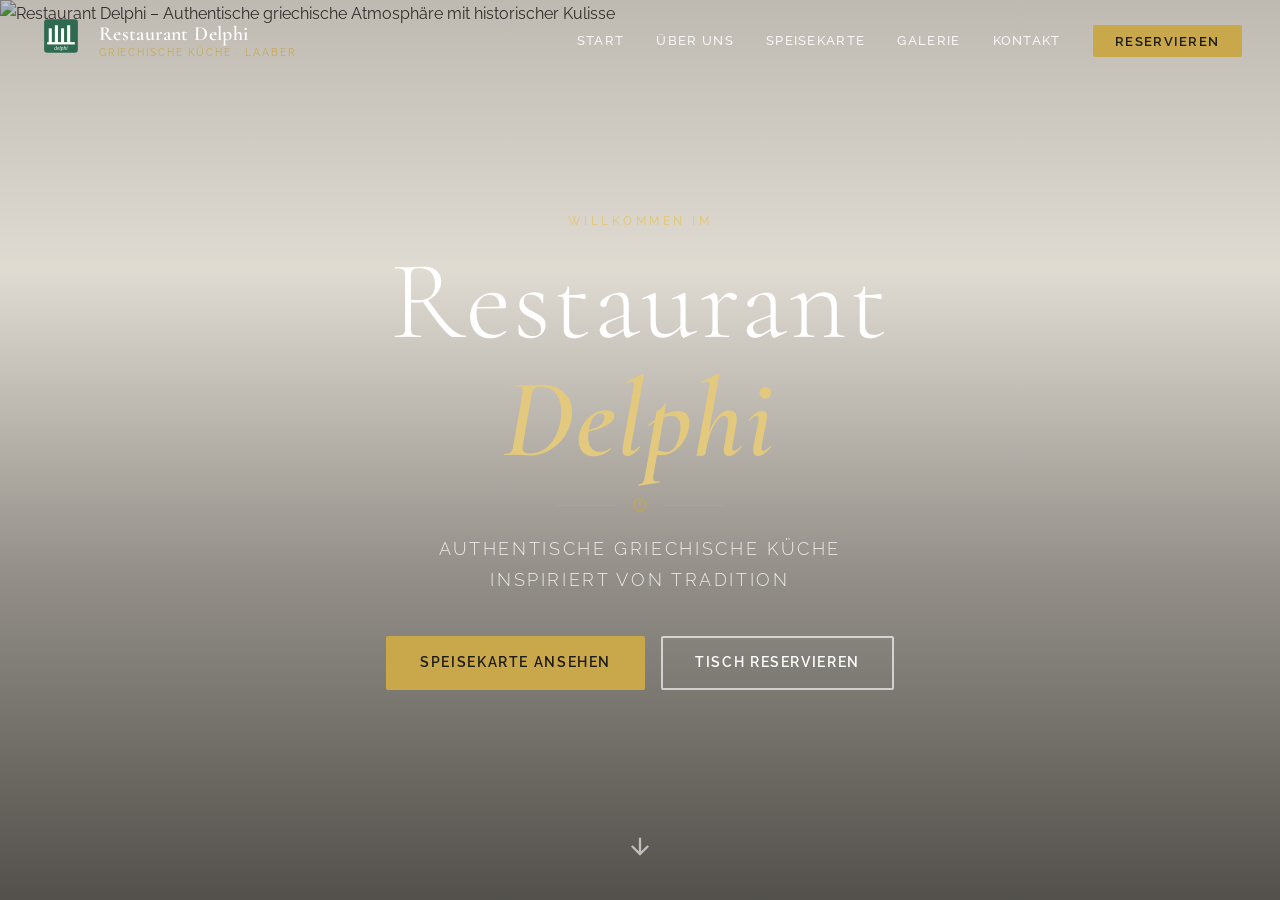
==== index.html @ b7d59183 "Schritt 1: Projektstruktur, Header und Hero-Bereich - index.html mit semantischer Grundstruktur und " ====
<!DOCTYPE html>
<html lang="de">
<head>
  <meta charset="UTF-8" />
  <meta name="viewport" content="width=device-width, initial-scale=1.0" />
  <meta name="description" content="Restaurant Delphi in Laaber – Authentische griechische Küche. Reservierungen, Speisekarte und Kontakt." />
  <title>Restaurant Delphi Laaber – Griechische Küche</title>
  <link rel="stylesheet" href="style.css" />
  <link rel="preconnect" href="https://fonts.googleapis.com" />
  <link rel="preconnect" href="https://fonts.gstatic.com" crossorigin />
  <link href="https://fonts.googleapis.com/css2?family=Cormorant+Garamond:ital,wght@0,300;0,400;0,600;0,700;1,400;1,600&family=Raleway:wght@300;400;500;600&display=swap" rel="stylesheet" />
</head>
<body>

  <!-- ===== HEADER / NAVIGATION ===== -->
  <header class="site-header" id="site-header">
    <div class="header-inner">

      <a href="#home" class="logo" aria-label="Restaurant Delphi – Startseite">
        <div class="logo-icon">
          <svg viewBox="0 0 60 60" fill="none" xmlns="http://www.w3.org/2000/svg" aria-hidden="true">
            <rect x="8" y="8" width="44" height="44" rx="4" fill="#2D6A4F"/>
            <rect x="14" y="20" width="4" height="20" fill="white"/>
            <rect x="22" y="16" width="4" height="24" fill="white"/>
            <rect x="30" y="20" width="4" height="20" fill="white"/>
            <rect x="38" y="16" width="4" height="24" fill="white"/>
            <rect x="12" y="38" width="36" height="3" fill="white"/>
            <text x="30" y="48" text-anchor="middle" font-family="serif" font-size="7" fill="white" font-style="italic">delphi</text>
          </svg>
        </div>
        <div class="logo-text">
          <span class="logo-name">Restaurant Delphi</span>
          <span class="logo-sub">Griechische Küche · Laaber</span>
        </div>
      </a>

      <nav class="main-nav" id="main-nav" aria-label="Hauptnavigation">
        <ul class="nav-list">
          <li><a href="#home" class="nav-link">Start</a></li>
          <li><a href="#about" class="nav-link">Über uns</a></li>
          <li><a href="#menu" class="nav-link">Speisekarte</a></li>
          <li><a href="#gallery" class="nav-link">Galerie</a></li>
          <li><a href="#contact" class="nav-link">Kontakt</a></li>
          <li>
            <a href="#reservation" class="nav-cta">Reservieren</a>
          </li>
        </ul>
      </nav>

      <button class="burger" id="burger" aria-label="Menü öffnen" aria-expanded="false" aria-controls="main-nav">
        <span></span>
        <span></span>
        <span></span>
      </button>

    </div>
  </header>

  <!-- ===== MOBILE NAV OVERLAY ===== -->
  <div class="mobile-overlay" id="mobile-overlay" aria-hidden="true">
    <nav aria-label="Mobile Navigation">
      <ul class="mobile-nav-list">
        <li><a href="#home" class="mobile-nav-link">Start</a></li>
        <li><a href="#about" class="mobile-nav-link">Über uns</a></li>
        <li><a href="#menu" class="mobile-nav-link">Speisekarte</a></li>
        <li><a href="#gallery" class="mobile-nav-link">Galerie</a></li>
        <li><a href="#contact" class="mobile-nav-link">Kontakt</a></li>
        <li><a href="#reservation" class="mobile-nav-link mobile-nav-cta">Reservieren</a></li>
      </ul>
    </nav>
  </div>

  <main>

    <!-- ===== HERO SECTION ===== -->
    <section class="hero" id="home" aria-label="Willkommen im Restaurant Delphi">
      <div class="hero-image-wrap">
        <img
          src="assets/hero-delphi.png"
          alt="Restaurant Delphi – Authentische griechische Atmosphäre mit historischer Kulisse"
          class="hero-img"
          loading="eager"
          fetchpriority="high"
        />
        <div class="hero-overlay"></div>
      </div>

      <div class="hero-content">
        <p class="hero-eyebrow">Willkommen im</p>
        <h1 class="hero-title">Restaurant<br /><em>Delphi</em></h1>
        <div class="hero-divider" aria-hidden="true">
          <span></span>
          <svg viewBox="0 0 24 24" fill="currentColor"><path d="M12 2C6.48 2 2 6.48 2 12s4.48 10 10 10 10-4.48 10-10S17.52 2 12 2zm0 18c-4.41 0-8-3.59-8-8s3.59-8 8-8 8 3.59 8 8-3.59 8-8 8zm-1-13h2v6h-2zm0 8h2v2h-2z"/></svg>
          <span></span>
        </div>
        <p class="hero-subtitle">Authentische griechische Küche<br />inspiriert von Tradition</p>
        <div class="hero-actions">
          <a href="#menu" class="btn btn-primary">Speisekarte ansehen</a>
          <a href="#reservation" class="btn btn-outline">Tisch reservieren</a>
        </div>
      </div>

      <a href="#about" class="hero-scroll" aria-label="Nach unten scrollen">
        <svg viewBox="0 0 24 24" fill="none" stroke="currentColor" stroke-width="2"><path d="M12 5v14M5 12l7 7 7-7"/></svg>
      </a>
    </section>

    <!-- ===== INTRO / ABOUT (Platzhalter für Schritt 2) ===== -->
    <section id="about"></section>

    <!-- ===== SERVICES (Platzhalter für Schritt 2) ===== -->
    <section id="services"></section>

    <!-- ===== MENU (Platzhalter für Schritt 3) ===== -->
    <section id="menu"></section>

    <!-- ===== GALLERY (Platzhalter für Schritt 4) ===== -->
    <section id="gallery"></section>

    <!-- ===== CONTACT / RESERVATION (Platzhalter für Schritt 4) ===== -->
    <section id="contact"></section>
    <section id="reservation"></section>

  </main>

  <!-- ===== FOOTER (Platzhalter für Schritt 4) ===== -->
  <footer id="footer"></footer>

  <script src="script.js"></script>
</body>
</html>
---- style.css ----
/* ============================================================
   RESTAURANT DELPHI – STYLE.CSS
   ============================================================ */

/* ---- CSS-Variablen ---------------------------------------- */
:root {
  --clr-green:       #2D6A4F;
  --clr-green-light: #3D8C6A;
  --clr-gold:        #C9A84C;
  --clr-gold-light:  #E2C97E;
  --clr-cream:       #F7F2E8;
  --clr-sand:        #EDE5D0;
  --clr-dark:        #1C1A17;
  --clr-text:        #3A3530;
  --clr-text-muted:  #7A7060;
  --clr-white:       #FFFFFF;

  --font-serif:      'Cormorant Garamond', Georgia, serif;
  --font-sans:       'Raleway', Arial, sans-serif;

  --header-h:        80px;
  --transition:      0.35s ease;
  --radius:          6px;
  --shadow-sm:       0 2px 12px rgba(0,0,0,.08);
  --shadow-md:       0 6px 28px rgba(0,0,0,.14);
}

/* ---- Reset & Base ----------------------------------------- */
*, *::before, *::after { box-sizing: border-box; margin: 0; padding: 0; }

html {
  scroll-behavior: smooth;
  font-size: 16px;
}

body {
  font-family: var(--font-sans);
  color: var(--clr-text);
  background: var(--clr-cream);
  line-height: 1.7;
  -webkit-font-smoothing: antialiased;
}

img { display: block; max-width: 100%; height: auto; }
a   { color: inherit; text-decoration: none; }
ul  { list-style: none; }

/* ---- Utility ---------------------------------------------- */
.container {
  width: min(1200px, 92%);
  margin-inline: auto;
}

.section-label {
  display: block;
  font-family: var(--font-sans);
  font-size: .75rem;
  font-weight: 600;
  letter-spacing: .2em;
  text-transform: uppercase;
  color: var(--clr-gold);
  margin-bottom: .75rem;
}

.section-title {
  font-family: var(--font-serif);
  font-size: clamp(2rem, 5vw, 3.2rem);
  font-weight: 600;
  line-height: 1.15;
  color: var(--clr-dark);
}

/* ---- Buttons ---------------------------------------------- */
.btn {
  display: inline-flex;
  align-items: center;
  gap: .5rem;
  padding: .85rem 2rem;
  border-radius: 2px;
  font-family: var(--font-sans);
  font-size: .85rem;
  font-weight: 600;
  letter-spacing: .12em;
  text-transform: uppercase;
  cursor: pointer;
  border: 2px solid transparent;
  transition: background var(--transition), color var(--transition), border-color var(--transition), transform var(--transition);
}

.btn-primary {
  background: var(--clr-gold);
  color: var(--clr-dark);
  border-color: var(--clr-gold);
}
.btn-primary:hover {
  background: var(--clr-gold-light);
  border-color: var(--clr-gold-light);
  transform: translateY(-2px);
}

.btn-outline {
  background: transparent;
  color: var(--clr-white);
  border-color: rgba(255,255,255,.65);
}
.btn-outline:hover {
  background: rgba(255,255,255,.12);
  border-color: var(--clr-white);
  transform: translateY(-2px);
}


/* ============================================================
   HEADER
   ============================================================ */
.site-header {
  position: fixed;
  top: 0;
  left: 0;
  right: 0;
  z-index: 900;
  height: var(--header-h);
  transition: background var(--transition), box-shadow var(--transition);
}

/* transparent when at top of page */
.site-header.at-top {
  background: transparent;
}

/* solid when scrolled */
.site-header.scrolled {
  background: rgba(28, 26, 23, 0.96);
  box-shadow: 0 2px 20px rgba(0,0,0,.3);
  backdrop-filter: blur(8px);
}

.header-inner {
  display: flex;
  align-items: center;
  justify-content: space-between;
  height: 100%;
  width: min(1300px, 94%);
  margin-inline: auto;
}

/* Logo */
.logo {
  display: flex;
  align-items: center;
  gap: .9rem;
  transition: opacity var(--transition);
}
.logo:hover { opacity: .85; }

.logo-icon svg {
  width: 46px;
  height: 46px;
  border-radius: 4px;
}

.logo-text {
  display: flex;
  flex-direction: column;
  line-height: 1.2;
}

.logo-name {
  font-family: var(--font-serif);
  font-size: 1.25rem;
  font-weight: 600;
  color: var(--clr-white);
  letter-spacing: .02em;
}

.logo-sub {
  font-family: var(--font-sans);
  font-size: .65rem;
  font-weight: 400;
  letter-spacing: .18em;
  text-transform: uppercase;
  color: var(--clr-gold);
}

/* Nav links */
.main-nav { display: flex; align-items: center; }

.nav-list {
  display: flex;
  align-items: center;
  gap: 2rem;
}

.nav-link {
  font-family: var(--font-sans);
  font-size: .82rem;
  font-weight: 500;
  letter-spacing: .1em;
  text-transform: uppercase;
  color: rgba(255,255,255,.85);
  transition: color var(--transition);
  position: relative;
}
.nav-link::after {
  content: '';
  position: absolute;
  bottom: -3px;
  left: 0;
  width: 0;
  height: 1px;
  background: var(--clr-gold);
  transition: width var(--transition);
}
.nav-link:hover,
.nav-link.active {
  color: var(--clr-white);
}
.nav-link:hover::after,
.nav-link.active::after {
  width: 100%;
}

.nav-cta {
  padding: .55rem 1.4rem;
  background: var(--clr-gold);
  color: var(--clr-dark) !important;
  border-radius: 2px;
  font-size: .8rem;
  font-weight: 600;
  letter-spacing: .1em;
  text-transform: uppercase;
  transition: background var(--transition), transform var(--transition);
}
.nav-cta:hover {
  background: var(--clr-gold-light);
  transform: translateY(-1px);
}

/* Burger */
.burger {
  display: none;
  flex-direction: column;
  justify-content: center;
  gap: 5px;
  width: 36px;
  height: 36px;
  background: none;
  border: none;
  cursor: pointer;
  padding: 4px;
}
.burger span {
  display: block;
  width: 100%;
  height: 2px;
  background: var(--clr-white);
  border-radius: 2px;
  transition: transform var(--transition), opacity var(--transition);
}
.burger.open span:nth-child(1) { transform: translateY(7px) rotate(45deg); }
.burger.open span:nth-child(2) { opacity: 0; }
.burger.open span:nth-child(3) { transform: translateY(-7px) rotate(-45deg); }


/* ============================================================
   MOBILE OVERLAY NAV
   ============================================================ */
.mobile-overlay {
  position: fixed;
  inset: 0;
  z-index: 800;
  background: rgba(20, 18, 15, 0.97);
  display: flex;
  align-items: center;
  justify-content: center;
  opacity: 0;
  pointer-events: none;
  transition: opacity var(--transition);
}
.mobile-overlay.open {
  opacity: 1;
  pointer-events: all;
}

.mobile-nav-list {
  display: flex;
  flex-direction: column;
  align-items: center;
  gap: 2rem;
  text-align: center;
}

.mobile-nav-link {
  font-family: var(--font-serif);
  font-size: 2rem;
  font-weight: 400;
  color: var(--clr-white);
  letter-spacing: .05em;
  transition: color var(--transition);
}
.mobile-nav-link:hover { color: var(--clr-gold); }

.mobile-nav-cta {
  margin-top: 1rem;
  padding: .7rem 2.5rem;
  background: var(--clr-gold);
  color: var(--clr-dark) !important;
  border-radius: 2px;
  font-family: var(--font-sans);
  font-size: .9rem;
  font-weight: 600;
  letter-spacing: .12em;
  text-transform: uppercase;
}
.mobile-nav-cta:hover {
  background: var(--clr-gold-light);
  color: var(--clr-dark) !important;
}


/* ============================================================
   HERO SECTION
   ============================================================ */
.hero {
  position: relative;
  height: 100svh;
  min-height: 600px;
  display: flex;
  align-items: center;
  justify-content: center;
  overflow: hidden;
}

.hero-image-wrap {
  position: absolute;
  inset: 0;
  z-index: 0;
}

.hero-img {
  width: 100%;
  height: 100%;
  object-fit: cover;
  object-position: center 30%;
  transform: scale(1.06);
  animation: heroZoom 12s ease-out forwards;
}

@keyframes heroZoom {
  from { transform: scale(1.06); }
  to   { transform: scale(1.0);  }
}

/* Multi-layer overlay: bottom heavy for text legibility */
.hero-overlay {
  position: absolute;
  inset: 0;
  background:
    linear-gradient(
      to bottom,
      rgba(20, 18, 15, 0.25) 0%,
      rgba(20, 18, 15, 0.10) 30%,
      rgba(20, 18, 15, 0.45) 65%,
      rgba(20, 18, 15, 0.72) 100%
    );
}

/* Hero content */
.hero-content {
  position: relative;
  z-index: 10;
  text-align: center;
  color: var(--clr-white);
  padding: 0 1.5rem;
  animation: heroComeIn .9s ease both;
  animation-delay: .3s;
}

@keyframes heroComeIn {
  from { opacity: 0; transform: translateY(28px); }
  to   { opacity: 1; transform: translateY(0); }
}

.hero-eyebrow {
  font-family: var(--font-sans);
  font-size: .78rem;
  font-weight: 500;
  letter-spacing: .28em;
  text-transform: uppercase;
  color: var(--clr-gold-light);
  margin-bottom: .75rem;
}

.hero-title {
  font-family: var(--font-serif);
  font-size: clamp(3.2rem, 10vw, 7rem);
  font-weight: 300;
  line-height: 1.05;
  letter-spacing: .02em;
  margin-bottom: 1.2rem;
}
.hero-title em {
  font-style: italic;
  font-weight: 600;
  color: var(--clr-gold-light);
}

/* Decorative divider */
.hero-divider {
  display: flex;
  align-items: center;
  justify-content: center;
  gap: 1rem;
  margin-bottom: 1.2rem;
  color: var(--clr-gold);
}
.hero-divider span {
  display: block;
  width: 60px;
  height: 1px;
  background: currentColor;
  opacity: .6;
}
.hero-divider svg {
  width: 16px;
  height: 16px;
  opacity: .8;
}

.hero-subtitle {
  font-family: var(--font-sans);
  font-size: clamp(.9rem, 2.2vw, 1.1rem);
  font-weight: 300;
  letter-spacing: .15em;
  text-transform: uppercase;
  color: rgba(255,255,255,.82);
  line-height: 1.8;
  margin-bottom: 2.5rem;
}

.hero-actions {
  display: flex;
  gap: 1rem;
  justify-content: center;
  flex-wrap: wrap;
}

/* Scroll indicator */
.hero-scroll {
  position: absolute;
  bottom: 2rem;
  left: 50%;
  transform: translateX(-50%);
  z-index: 10;
  color: rgba(255,255,255,.6);
  animation: scrollBounce 2s ease-in-out infinite;
  transition: color var(--transition);
}
.hero-scroll:hover { color: var(--clr-gold); }
.hero-scroll svg {
  width: 28px;
  height: 28px;
}

@keyframes scrollBounce {
  0%, 100% { transform: translateX(-50%) translateY(0); }
  50%       { transform: translateX(-50%) translateY(8px); }
}


/* ============================================================
   RESPONSIVE
   ============================================================ */
@media (max-width: 768px) {
  :root { --header-h: 68px; }

  .main-nav  { display: none; }
  .burger    { display: flex; }

  .logo-sub  { display: none; }

  .hero-title {
    font-size: clamp(2.8rem, 14vw, 4.5rem);
  }

  .hero-actions {
    flex-direction: column;
    align-items: center;
  }

  .btn { width: 100%; max-width: 280px; justify-content: center; }
}

@media (max-width: 420px) {
  .logo-name { font-size: 1.05rem; }
  .logo-icon svg { width: 38px; height: 38px; }
}
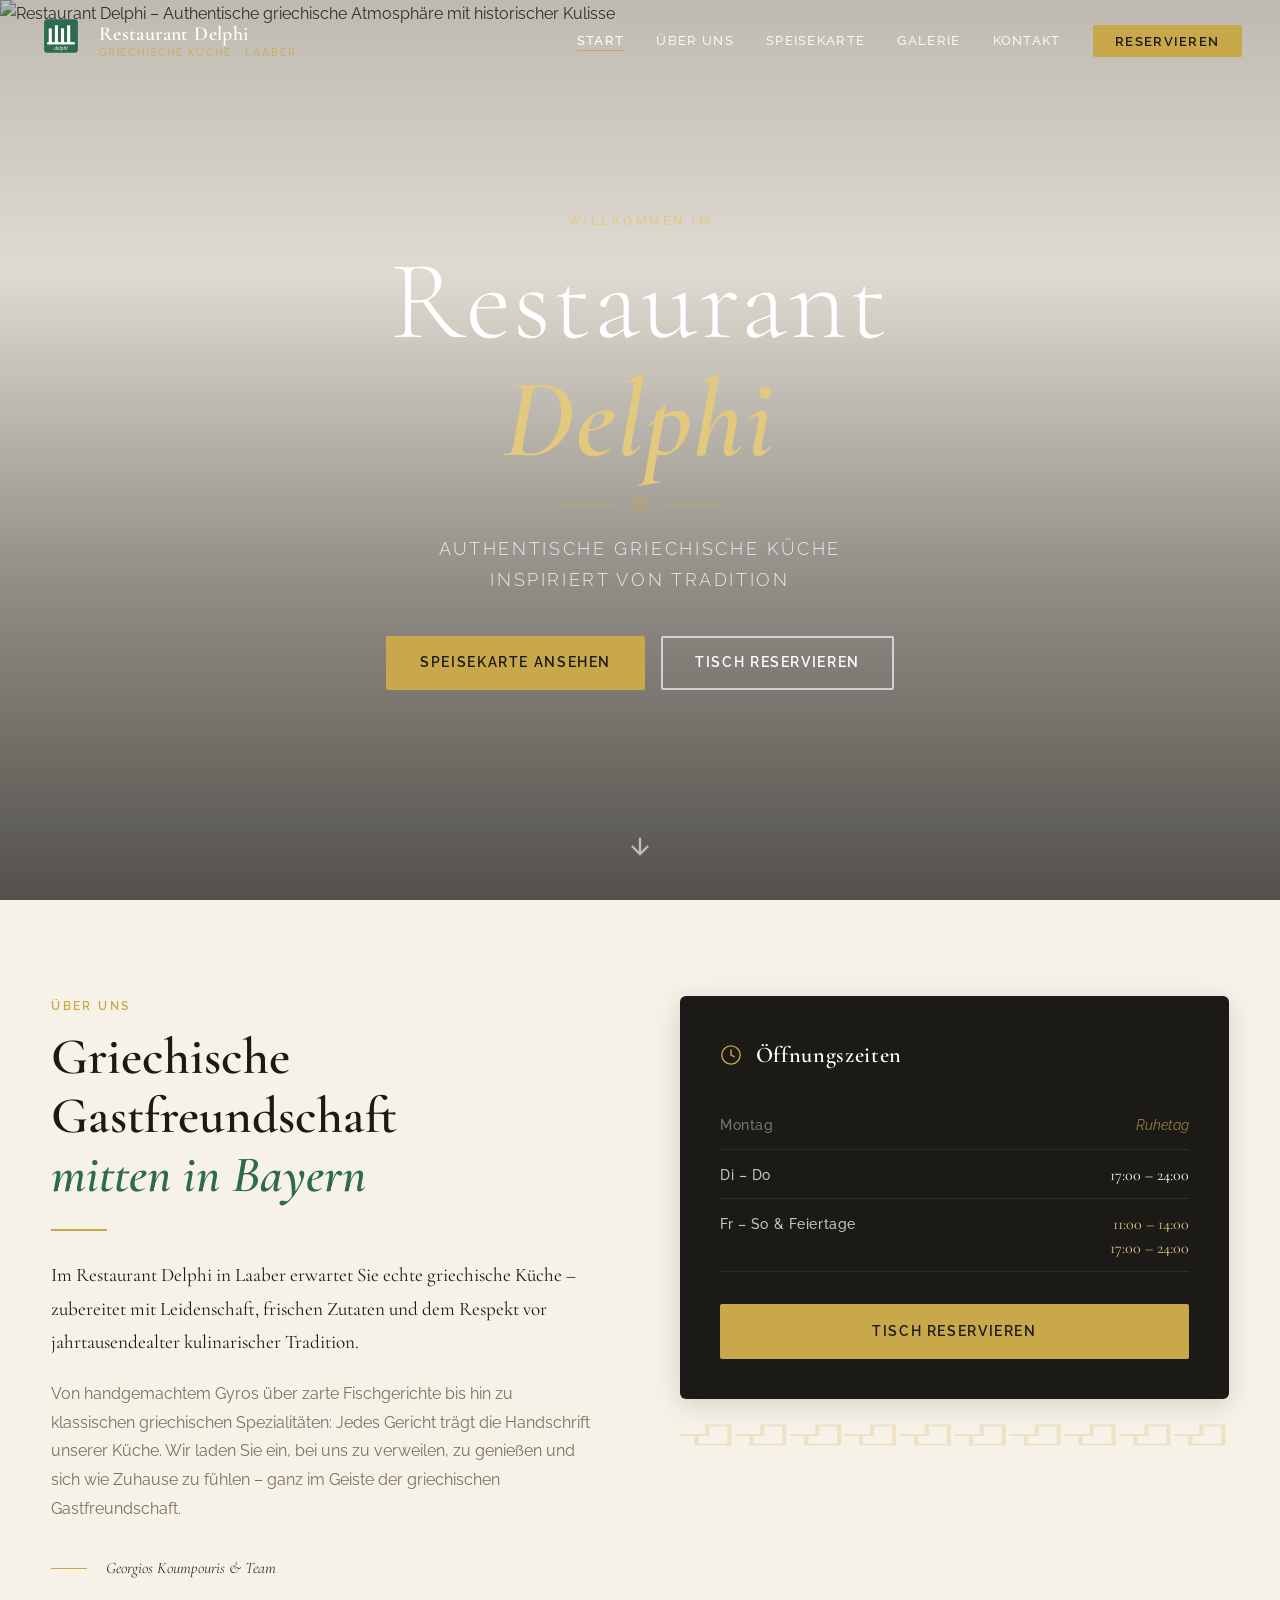
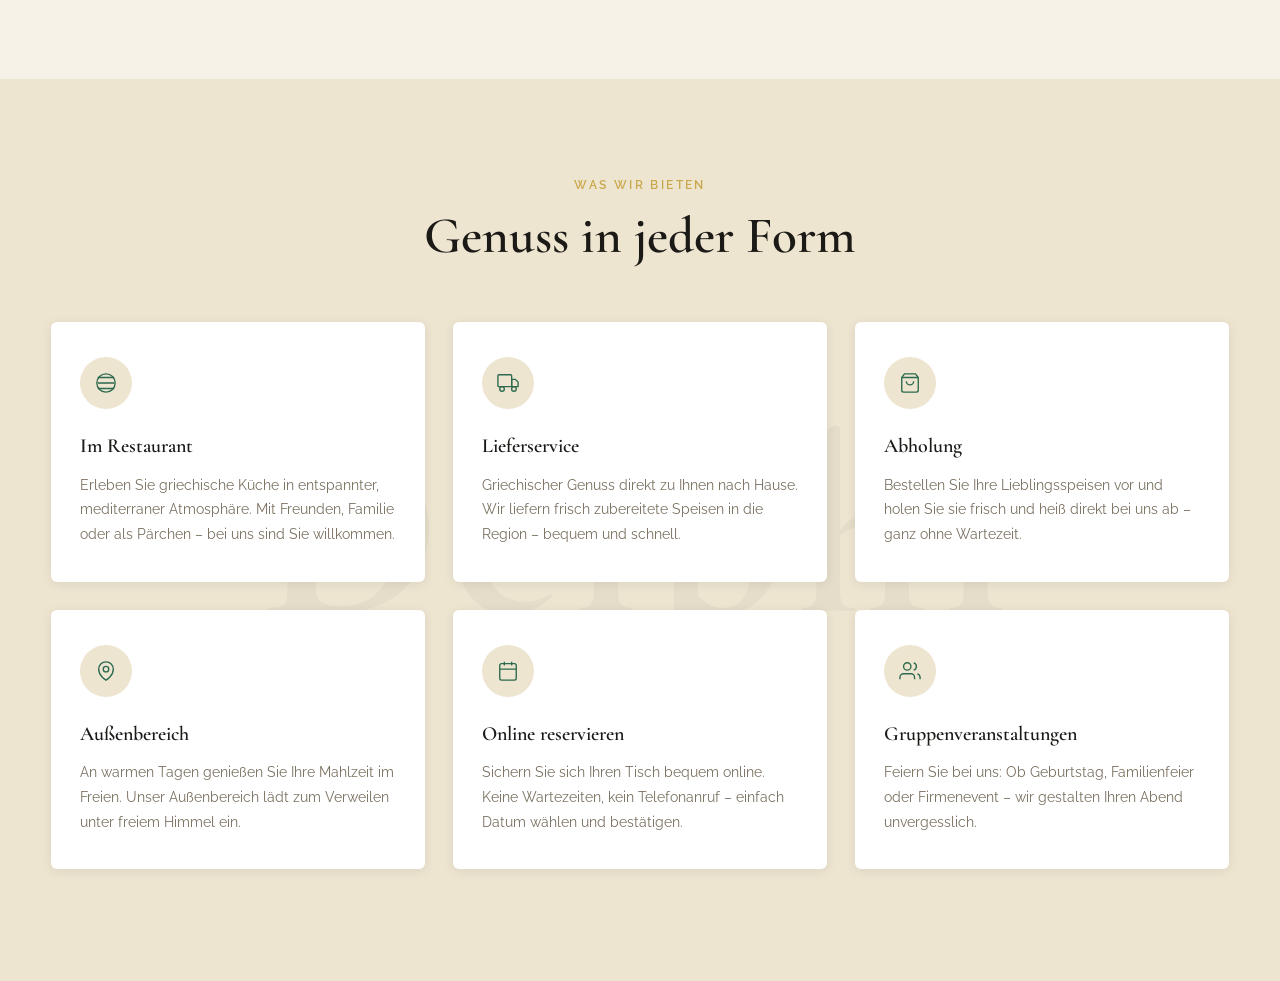
==== commit fa3e14c3: "Schritt 2: Über-uns-Bereich und Services-Section - About-Section mit Restaurant-Story, echten Öffnun" ====
--- a/index.html
+++ b/index.html
@@ -105,11 +105,166 @@
       </a>
     </section>
 
-    <!-- ===== INTRO / ABOUT (Platzhalter für Schritt 2) ===== -->
-    <section id="about"></section>
-
-    <!-- ===== SERVICES (Platzhalter für Schritt 2) ===== -->
-    <section id="services"></section>
+    <!-- ===== ABOUT / INTRO ===== -->
+    <section id="about" class="about-section">
+      <div class="container">
+
+        <div class="about-grid">
+
+          <!-- Left: Story -->
+          <div class="about-text reveal">
+            <span class="section-label">Über uns</span>
+            <h2 class="section-title">Griechische Gastfreundschaft<br /><em>mitten in Bayern</em></h2>
+            <div class="gold-rule" aria-hidden="true"></div>
+            <p class="about-lead">
+              Im Restaurant Delphi in Laaber erwartet Sie echte griechische Küche –
+              zubereitet mit Leidenschaft, frischen Zutaten und dem Respekt
+              vor jahrtausendealter kulinarischer Tradition.
+            </p>
+            <p class="about-body">
+              Von handgemachtem Gyros über zarte Fischgerichte bis hin zu
+              klassischen griechischen Spezialitäten: Jedes Gericht trägt die Handschrift
+              unserer Küche. Wir laden Sie ein, bei uns zu verweilen, zu genießen
+              und sich wie Zuhause zu fühlen – ganz im Geiste der griechischen Gastfreundschaft.
+            </p>
+            <div class="about-owner">
+              <div class="owner-line" aria-hidden="true"></div>
+              <p>Georgios Koumpouris &amp; Team</p>
+            </div>
+          </div>
+
+          <!-- Right: Hours + decorative panel -->
+          <div class="about-panel reveal" style="--reveal-delay: 0.15s">
+
+            <div class="hours-card">
+              <div class="hours-header">
+                <svg viewBox="0 0 24 24" fill="none" stroke="currentColor" stroke-width="1.5" aria-hidden="true">
+                  <circle cx="12" cy="12" r="10"/><polyline points="12 6 12 12 16 14"/>
+                </svg>
+                <h3>Öffnungszeiten</h3>
+              </div>
+
+              <ul class="hours-list">
+                <li class="hours-row hours-closed">
+                  <span class="hours-day">Montag</span>
+                  <span class="hours-time">Ruhetag</span>
+                </li>
+                <li class="hours-row">
+                  <span class="hours-day">Di – Do</span>
+                  <span class="hours-time">17:00 – 24:00</span>
+                </li>
+                <li class="hours-row hours-highlight">
+                  <span class="hours-day">Fr – So &amp; Feiertage</span>
+                  <span class="hours-time">
+                    11:00 – 14:00<br />17:00 – 24:00
+                  </span>
+                </li>
+              </ul>
+
+              <a href="#reservation" class="btn btn-primary hours-cta">
+                Tisch reservieren
+              </a>
+            </div>
+
+            <!-- Decorative Greek key border -->
+            <div class="greek-ornament" aria-hidden="true">
+              <svg viewBox="0 0 200 20" preserveAspectRatio="none">
+                <path d="M0,10 L10,10 L10,2 L18,2 L18,18 L6,18 L6,10 L0,10
+                         M20,10 L30,10 L30,2 L38,2 L38,18 L26,18 L26,10 L20,10
+                         M40,10 L50,10 L50,2 L58,2 L58,18 L46,18 L46,10 L40,10
+                         M60,10 L70,10 L70,2 L78,2 L78,18 L66,18 L66,10 L60,10
+                         M80,10 L90,10 L90,2 L98,2 L98,18 L86,18 L86,10 L80,10
+                         M100,10 L110,10 L110,2 L118,2 L118,18 L106,18 L106,10 L100,10
+                         M120,10 L130,10 L130,2 L138,2 L138,18 L126,18 L126,10 L120,10
+                         M140,10 L150,10 L150,2 L158,2 L158,18 L146,18 L146,10 L140,10
+                         M160,10 L170,10 L170,2 L178,2 L178,18 L166,18 L166,10 L160,10
+                         M180,10 L190,10 L190,2 L198,2 L198,18 L186,18 L186,10 L180,10"
+                      fill="none" stroke="#C9A84C" stroke-width="1.5" opacity="0.35"/>
+              </svg>
+            </div>
+
+          </div>
+        </div>
+
+      </div>
+    </section>
+
+
+    <!-- ===== SERVICES / VORTEILE ===== -->
+    <section id="services" class="services-section" aria-label="Unsere Angebote">
+      <div class="services-bg-text" aria-hidden="true">Delphi</div>
+      <div class="container">
+
+        <div class="services-header reveal">
+          <span class="section-label">Was wir bieten</span>
+          <h2 class="section-title">Genuss in jeder Form</h2>
+        </div>
+
+        <div class="services-grid">
+
+          <article class="service-card reveal" style="--reveal-delay: 0.05s">
+            <div class="service-icon" aria-hidden="true">
+              <svg viewBox="0 0 24 24" fill="none" stroke="currentColor" stroke-width="1.5">
+                <path d="M3 12h18M3 6h18M3 18h18"/><circle cx="12" cy="12" r="10"/>
+              </svg>
+            </div>
+            <h3 class="service-title">Im Restaurant</h3>
+            <p class="service-text">Erleben Sie griechische Küche in entspannter, mediterraner Atmosphäre. Mit Freunden, Familie oder als Pärchen – bei uns sind Sie willkommen.</p>
+          </article>
+
+          <article class="service-card reveal" style="--reveal-delay: 0.12s">
+            <div class="service-icon" aria-hidden="true">
+              <svg viewBox="0 0 24 24" fill="none" stroke="currentColor" stroke-width="1.5">
+                <rect x="1" y="3" width="15" height="13" rx="1"/><path d="M16 8h4l3 3v5h-7V8z"/><circle cx="5.5" cy="18.5" r="2.5"/><circle cx="18.5" cy="18.5" r="2.5"/>
+              </svg>
+            </div>
+            <h3 class="service-title">Lieferservice</h3>
+            <p class="service-text">Griechischer Genuss direkt zu Ihnen nach Hause. Wir liefern frisch zubereitete Speisen in die Region – bequem und schnell.</p>
+          </article>
+
+          <article class="service-card reveal" style="--reveal-delay: 0.19s">
+            <div class="service-icon" aria-hidden="true">
+              <svg viewBox="0 0 24 24" fill="none" stroke="currentColor" stroke-width="1.5">
+                <path d="M6 2L3 6v14a2 2 0 002 2h14a2 2 0 002-2V6l-3-4z"/><line x1="3" y1="6" x2="21" y2="6"/><path d="M16 10a4 4 0 01-8 0"/>
+              </svg>
+            </div>
+            <h3 class="service-title">Abholung</h3>
+            <p class="service-text">Bestellen Sie Ihre Lieblingsspeisen vor und holen Sie sie frisch und heiß direkt bei uns ab – ganz ohne Wartezeit.</p>
+          </article>
+
+          <article class="service-card reveal" style="--reveal-delay: 0.26s">
+            <div class="service-icon" aria-hidden="true">
+              <svg viewBox="0 0 24 24" fill="none" stroke="currentColor" stroke-width="1.5">
+                <path d="M12 22s-8-4.5-8-11.8A8 8 0 0112 2a8 8 0 018 8.2c0 7.3-8 11.8-8 11.8z"/><circle cx="12" cy="10" r="3"/>
+              </svg>
+            </div>
+            <h3 class="service-title">Außenbereich</h3>
+            <p class="service-text">An warmen Tagen genießen Sie Ihre Mahlzeit im Freien. Unser Außenbereich lädt zum Verweilen unter freiem Himmel ein.</p>
+          </article>
+
+          <article class="service-card reveal" style="--reveal-delay: 0.33s">
+            <div class="service-icon" aria-hidden="true">
+              <svg viewBox="0 0 24 24" fill="none" stroke="currentColor" stroke-width="1.5">
+                <rect x="3" y="4" width="18" height="18" rx="2"/><line x1="16" y1="2" x2="16" y2="6"/><line x1="8" y1="2" x2="8" y2="6"/><line x1="3" y1="10" x2="21" y2="10"/>
+              </svg>
+            </div>
+            <h3 class="service-title">Online reservieren</h3>
+            <p class="service-text">Sichern Sie sich Ihren Tisch bequem online. Keine Wartezeiten, kein Telefonanruf – einfach Datum wählen und bestätigen.</p>
+          </article>
+
+          <article class="service-card reveal" style="--reveal-delay: 0.40s">
+            <div class="service-icon" aria-hidden="true">
+              <svg viewBox="0 0 24 24" fill="none" stroke="currentColor" stroke-width="1.5">
+                <path d="M17 21v-2a4 4 0 00-4-4H5a4 4 0 00-4 4v2"/><circle cx="9" cy="7" r="4"/><path d="M23 21v-2a4 4 0 00-3-3.87"/><path d="M16 3.13a4 4 0 010 7.75"/>
+              </svg>
+            </div>
+            <h3 class="service-title">Gruppenveranstaltungen</h3>
+            <p class="service-text">Feiern Sie bei uns: Ob Geburtstag, Familienfeier oder Firmenevent – wir gestalten Ihren Abend unvergesslich.</p>
+          </article>
+
+        </div>
+      </div>
+    </section>
 
     <!-- ===== MENU (Platzhalter für Schritt 3) ===== -->
     <section id="menu"></section>
--- a/style.css
+++ b/style.css
@@ -469,6 +469,271 @@
 
 
 /* ============================================================
+   SCROLL REVEAL
+   ============================================================ */
+.reveal {
+  opacity: 0;
+  transform: translateY(36px);
+  transition: opacity .7s ease calc(var(--reveal-delay, 0s)),
+              transform .7s ease calc(var(--reveal-delay, 0s));
+}
+.reveal.revealed {
+  opacity: 1;
+  transform: translateY(0);
+}
+
+
+/* ============================================================
+   ABOUT SECTION
+   ============================================================ */
+.about-section {
+  padding: 6rem 0;
+  background: var(--clr-cream);
+}
+
+.about-grid {
+  display: grid;
+  grid-template-columns: 1fr 1fr;
+  gap: 5rem;
+  align-items: start;
+}
+
+/* Text column */
+.about-text .section-title {
+  margin-bottom: 1.5rem;
+}
+.about-text .section-title em {
+  font-style: italic;
+  color: var(--clr-green);
+}
+
+.gold-rule {
+  width: 56px;
+  height: 2px;
+  background: var(--clr-gold);
+  margin-bottom: 1.75rem;
+}
+
+.about-lead {
+  font-family: var(--font-serif);
+  font-size: 1.2rem;
+  font-weight: 400;
+  line-height: 1.75;
+  color: var(--clr-dark);
+  margin-bottom: 1.25rem;
+}
+
+.about-body {
+  font-size: .97rem;
+  line-height: 1.85;
+  color: var(--clr-text-muted);
+  margin-bottom: 2rem;
+}
+
+.about-owner {
+  display: flex;
+  align-items: center;
+  gap: 1.2rem;
+  font-family: var(--font-serif);
+  font-size: 1rem;
+  font-style: italic;
+  color: var(--clr-text);
+}
+.owner-line {
+  flex-shrink: 0;
+  width: 36px;
+  height: 1px;
+  background: var(--clr-gold);
+}
+
+/* Panel column */
+.about-panel {
+  position: relative;
+}
+
+.hours-card {
+  background: var(--clr-dark);
+  color: var(--clr-white);
+  padding: 2.5rem;
+  border-radius: var(--radius);
+  box-shadow: var(--shadow-md);
+}
+
+.hours-header {
+  display: flex;
+  align-items: center;
+  gap: .85rem;
+  margin-bottom: 1.75rem;
+}
+.hours-header svg {
+  width: 22px;
+  height: 22px;
+  color: var(--clr-gold);
+  flex-shrink: 0;
+}
+.hours-header h3 {
+  font-family: var(--font-serif);
+  font-size: 1.4rem;
+  font-weight: 600;
+  letter-spacing: .03em;
+}
+
+.hours-list {
+  display: flex;
+  flex-direction: column;
+  gap: .1rem;
+  margin-bottom: 2rem;
+}
+
+.hours-row {
+  display: flex;
+  justify-content: space-between;
+  align-items: baseline;
+  padding: .7rem 0;
+  border-bottom: 1px solid rgba(255,255,255,.08);
+  font-size: .9rem;
+}
+
+.hours-day {
+  font-weight: 500;
+  color: rgba(255,255,255,.75);
+  letter-spacing: .04em;
+}
+
+.hours-time {
+  font-family: var(--font-serif);
+  font-size: 1rem;
+  color: var(--clr-white);
+  text-align: right;
+  line-height: 1.5;
+}
+
+.hours-closed .hours-day  { color: rgba(255,255,255,.4); }
+.hours-closed .hours-time {
+  color: rgba(201, 168, 76, .7);
+  font-style: italic;
+  font-family: var(--font-sans);
+  font-size: .85rem;
+}
+
+.hours-highlight .hours-time { color: var(--clr-gold-light); }
+
+.hours-cta {
+  width: 100%;
+  justify-content: center;
+}
+
+.greek-ornament {
+  margin-top: 1.5rem;
+  height: 24px;
+  overflow: hidden;
+  opacity: .6;
+}
+.greek-ornament svg {
+  width: 100%;
+  height: 100%;
+}
+
+
+/* ============================================================
+   SERVICES SECTION
+   ============================================================ */
+.services-section {
+  position: relative;
+  padding: 6rem 0 7rem;
+  background: var(--clr-sand);
+  overflow: hidden;
+}
+
+.services-bg-text {
+  position: absolute;
+  top: 50%;
+  left: 50%;
+  transform: translate(-50%, -50%);
+  font-family: var(--font-serif);
+  font-size: clamp(8rem, 20vw, 18rem);
+  font-weight: 700;
+  color: rgba(0,0,0,.03);
+  white-space: nowrap;
+  pointer-events: none;
+  user-select: none;
+  letter-spacing: .05em;
+}
+
+.services-header {
+  text-align: center;
+  margin-bottom: 3.5rem;
+}
+.services-header .section-label { text-align: center; }
+.services-header .section-title { text-align: center; }
+
+.services-grid {
+  display: grid;
+  grid-template-columns: repeat(3, 1fr);
+  gap: 1.75rem;
+}
+
+.service-card {
+  background: var(--clr-white);
+  padding: 2.2rem 1.8rem;
+  border-radius: var(--radius);
+  box-shadow: var(--shadow-sm);
+  transition: transform var(--transition), box-shadow var(--transition);
+  position: relative;
+  overflow: hidden;
+}
+.service-card::before {
+  content: '';
+  position: absolute;
+  bottom: 0;
+  left: 0;
+  right: 0;
+  height: 3px;
+  background: linear-gradient(90deg, var(--clr-gold), var(--clr-green));
+  transform: scaleX(0);
+  transform-origin: left;
+  transition: transform var(--transition);
+}
+.service-card:hover {
+  transform: translateY(-5px);
+  box-shadow: var(--shadow-md);
+}
+.service-card:hover::before { transform: scaleX(1); }
+
+.service-icon {
+  width: 52px;
+  height: 52px;
+  background: var(--clr-sand);
+  border-radius: 50%;
+  display: flex;
+  align-items: center;
+  justify-content: center;
+  margin-bottom: 1.25rem;
+  color: var(--clr-green);
+  transition: background var(--transition), color var(--transition);
+}
+.service-icon svg { width: 22px; height: 22px; }
+.service-card:hover .service-icon {
+  background: var(--clr-green);
+  color: var(--clr-white);
+}
+
+.service-title {
+  font-family: var(--font-serif);
+  font-size: 1.25rem;
+  font-weight: 600;
+  color: var(--clr-dark);
+  margin-bottom: .6rem;
+}
+
+.service-text {
+  font-size: .88rem;
+  line-height: 1.75;
+  color: var(--clr-text-muted);
+}
+
+
+/* ============================================================
    RESPONSIVE
    ============================================================ */
 @media (max-width: 768px) {
@@ -489,9 +754,29 @@
   }
 
   .btn { width: 100%; max-width: 280px; justify-content: center; }
+
+  /* About */
+  .about-grid {
+    grid-template-columns: 1fr;
+    gap: 3rem;
+  }
+
+  /* Services */
+  .services-grid {
+    grid-template-columns: 1fr 1fr;
+    gap: 1.25rem;
+  }
+
+  .about-section,
+  .services-section { padding: 4rem 0; }
+}
+
+@media (max-width: 560px) {
+  .services-grid { grid-template-columns: 1fr; }
 }
 
 @media (max-width: 420px) {
   .logo-name { font-size: 1.05rem; }
   .logo-icon svg { width: 38px; height: 38px; }
-}
+  .hours-card { padding: 1.75rem 1.25rem; }
+}
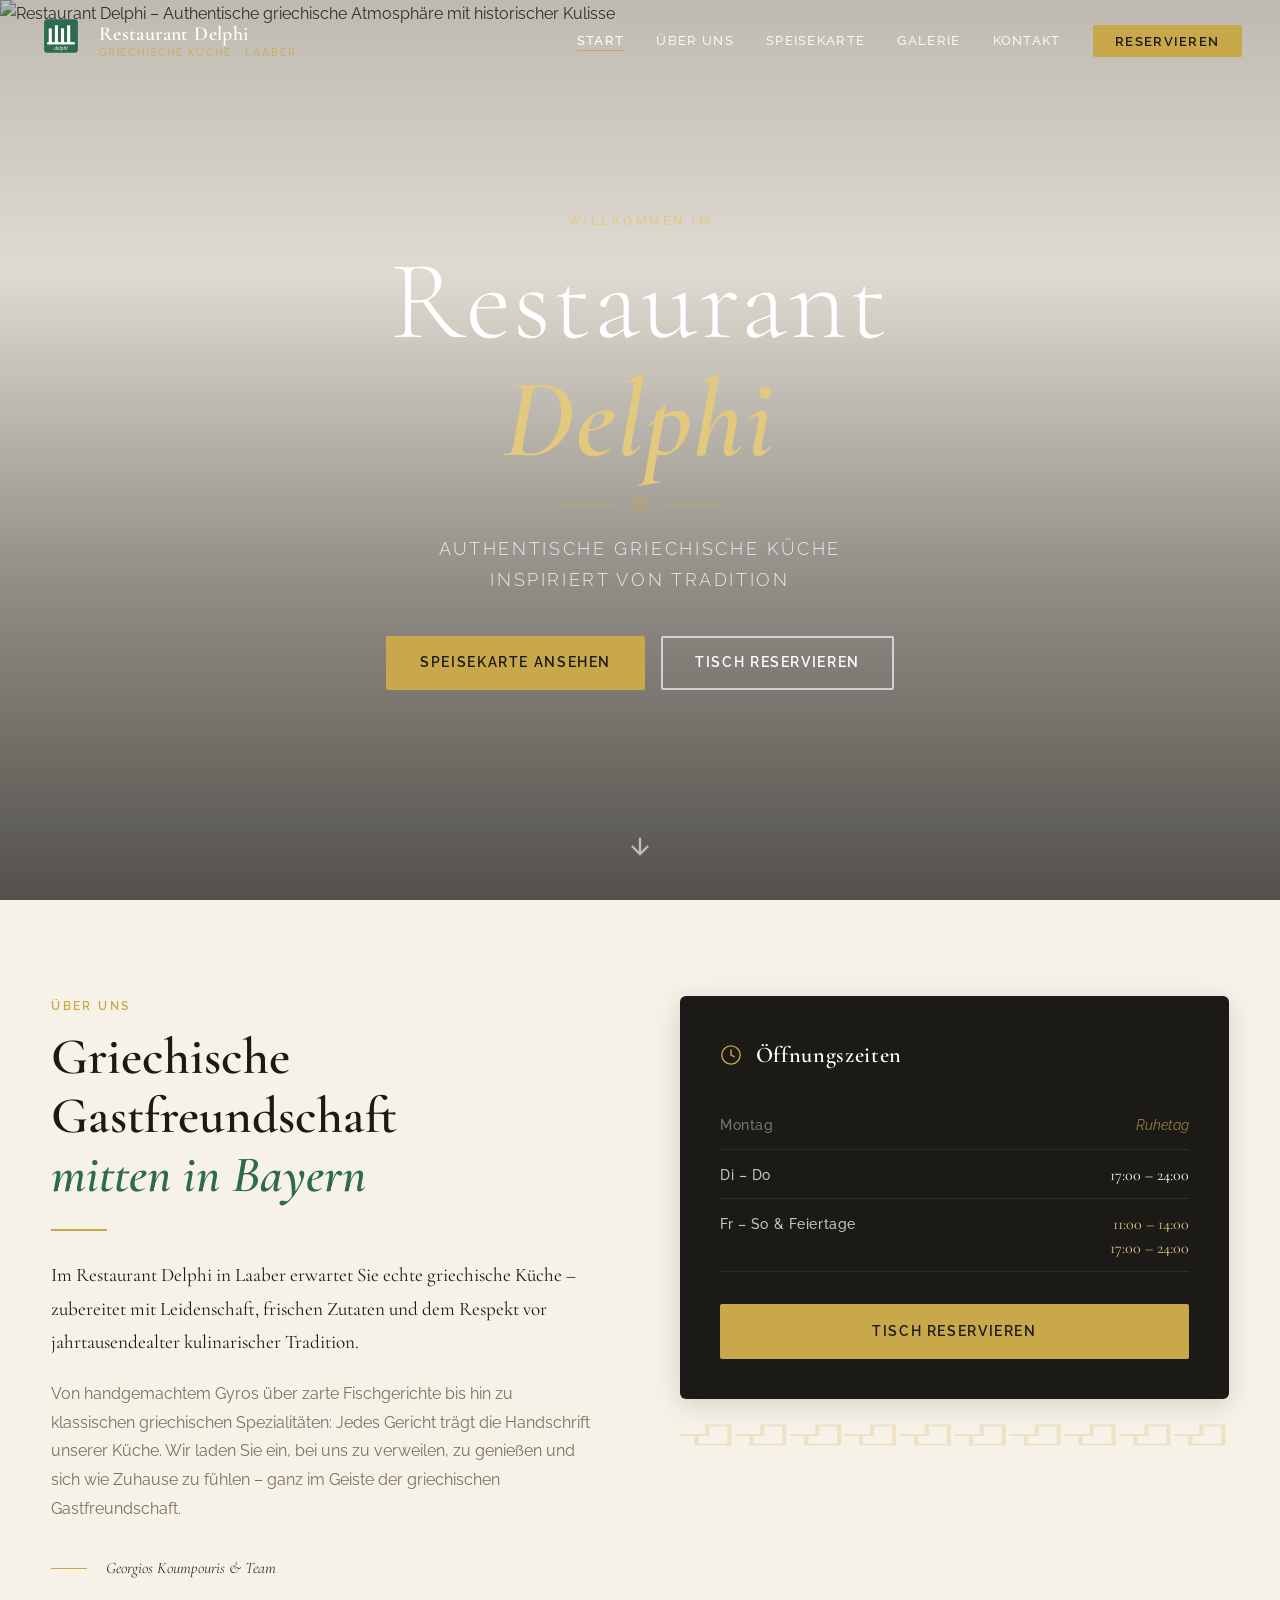
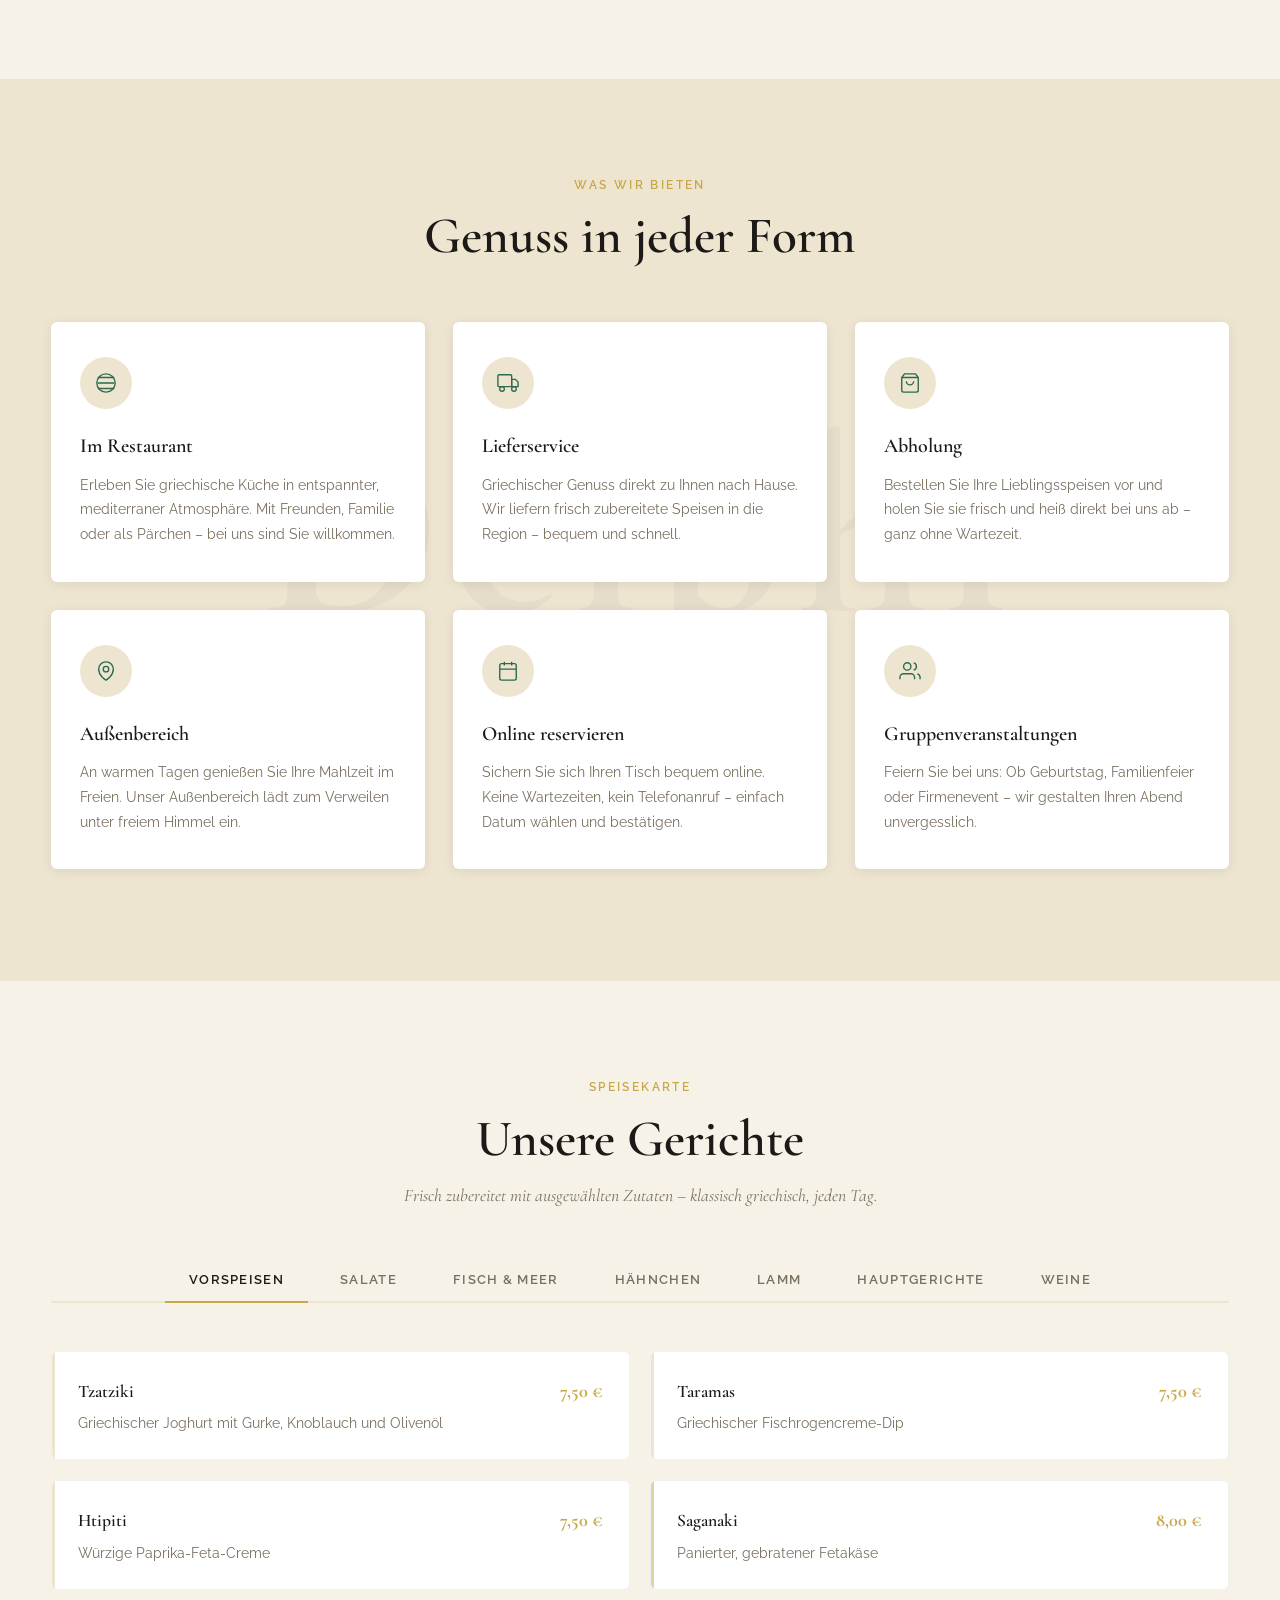
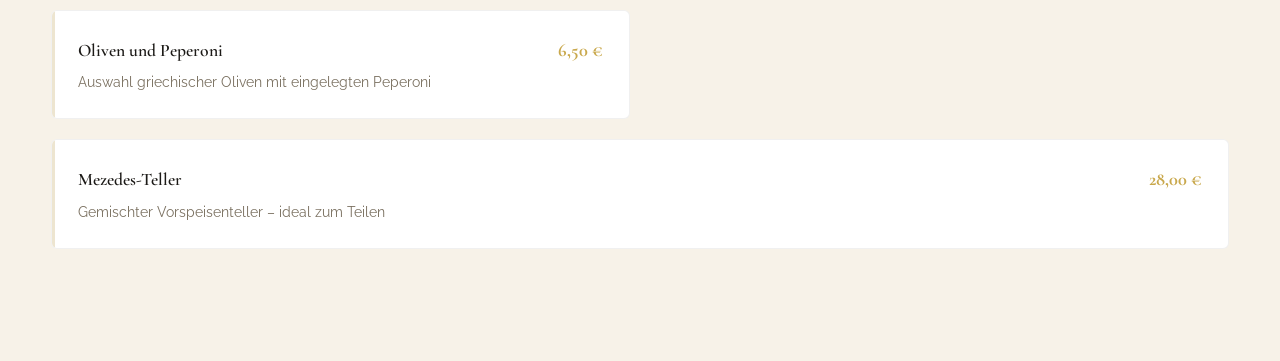
==== commit 9bef6a32: "Schritt 3: Interaktive Speisekarte mit Tab-Navigation - 7 Kategorien: Vorspeisen, Salate, Fisch & Me" ====
--- a/index.html
+++ b/index.html
@@ -266,8 +266,318 @@
       </div>
     </section>
 
-    <!-- ===== MENU (Platzhalter für Schritt 3) ===== -->
-    <section id="menu"></section>
+    <!-- ===== SPEISEKARTE ===== -->
+    <section id="menu" class="menu-section">
+      <div class="container">
+
+        <div class="menu-header reveal">
+          <span class="section-label">Speisekarte</span>
+          <h2 class="section-title">Unsere Gerichte</h2>
+          <p class="menu-intro">Frisch zubereitet mit ausgewählten Zutaten – klassisch griechisch, jeden Tag.</p>
+        </div>
+
+        <!-- Tab Navigation -->
+        <div class="menu-tabs" role="tablist" aria-label="Speisekarten-Kategorien">
+          <button class="menu-tab active" role="tab" aria-selected="true"  aria-controls="tab-vorspeisen" data-tab="vorspeisen">Vorspeisen</button>
+          <button class="menu-tab"        role="tab" aria-selected="false" aria-controls="tab-salate"     data-tab="salate">Salate</button>
+          <button class="menu-tab"        role="tab" aria-selected="false" aria-controls="tab-fisch"      data-tab="fisch">Fisch &amp; Meer</button>
+          <button class="menu-tab"        role="tab" aria-selected="false" aria-controls="tab-haehnchen"  data-tab="haehnchen">Hähnchen</button>
+          <button class="menu-tab"        role="tab" aria-selected="false" aria-controls="tab-lamm"       data-tab="lamm">Lamm</button>
+          <button class="menu-tab"        role="tab" aria-selected="false" aria-controls="tab-hauptgang"  data-tab="hauptgang">Hauptgerichte</button>
+          <button class="menu-tab"        role="tab" aria-selected="false" aria-controls="tab-weine"      data-tab="weine">Weine</button>
+        </div>
+
+        <!-- ── VORSPEISEN ── -->
+        <div class="menu-panel active" id="tab-vorspeisen" role="tabpanel">
+          <div class="menu-grid">
+
+            <article class="menu-item">
+              <div class="menu-item-header">
+                <h3 class="menu-item-name">Tzatziki</h3>
+                <span class="menu-item-price">7,50 €</span>
+              </div>
+              <p class="menu-item-desc">Griechischer Joghurt mit Gurke, Knoblauch und Olivenöl</p>
+            </article>
+
+            <article class="menu-item">
+              <div class="menu-item-header">
+                <h3 class="menu-item-name">Taramas</h3>
+                <span class="menu-item-price">7,50 €</span>
+              </div>
+              <p class="menu-item-desc">Griechischer Fischrogencreme-Dip</p>
+            </article>
+
+            <article class="menu-item">
+              <div class="menu-item-header">
+                <h3 class="menu-item-name">Htipiti</h3>
+                <span class="menu-item-price">7,50 €</span>
+              </div>
+              <p class="menu-item-desc">Würzige Paprika-Feta-Creme</p>
+            </article>
+
+            <article class="menu-item menu-item--featured">
+              <div class="menu-item-header">
+                <h3 class="menu-item-name">Saganaki</h3>
+                <span class="menu-item-price">8,00 €</span>
+              </div>
+              <p class="menu-item-desc">Panierter, gebratener Fetakäse</p>
+            </article>
+
+            <article class="menu-item">
+              <div class="menu-item-header">
+                <h3 class="menu-item-name">Oliven und Peperoni</h3>
+                <span class="menu-item-price">6,50 €</span>
+              </div>
+              <p class="menu-item-desc">Auswahl griechischer Oliven mit eingelegten Peperoni</p>
+            </article>
+
+            <article class="menu-item menu-item--wide">
+              <div class="menu-item-header">
+                <h3 class="menu-item-name">Mezedes-Teller</h3>
+                <span class="menu-item-price">28,00 €</span>
+              </div>
+              <p class="menu-item-desc">Gemischter Vorspeisenteller – ideal zum Teilen</p>
+            </article>
+
+          </div>
+        </div>
+
+        <!-- ── SALATE ── -->
+        <div class="menu-panel" id="tab-salate" role="tabpanel" hidden>
+          <div class="menu-grid">
+
+            <article class="menu-item">
+              <div class="menu-item-header">
+                <h3 class="menu-item-name">Oktopus-Salat</h3>
+                <span class="menu-item-price">10,00 €</span>
+              </div>
+              <p class="menu-item-desc">Zarter Tintenfisch auf gemischtem Salat</p>
+            </article>
+
+            <article class="menu-item">
+              <div class="menu-item-header">
+                <h3 class="menu-item-name">Thunfischsalat</h3>
+                <span class="menu-item-price">12,00 €</span>
+              </div>
+              <p class="menu-item-desc">Thunfisch mit Olivenöl und Zwiebeln auf frischem Salat</p>
+            </article>
+
+            <article class="menu-item menu-item--featured">
+              <div class="menu-item-header">
+                <h3 class="menu-item-name">Gyros Salat</h3>
+                <span class="menu-item-price">13,50 €</span>
+              </div>
+              <p class="menu-item-desc">Gemischter Salat mit saftigem Gyros</p>
+            </article>
+
+            <article class="menu-item menu-item--featured">
+              <div class="menu-item-header">
+                <h3 class="menu-item-name">Hähnchen Salat</h3>
+                <span class="menu-item-price">14,50 €</span>
+              </div>
+              <p class="menu-item-desc">Gemischter Salat mit gebratenen Hähnchenstreifen</p>
+            </article>
+
+          </div>
+        </div>
+
+        <!-- ── FISCH & MEER ── -->
+        <div class="menu-panel" id="tab-fisch" role="tabpanel" hidden>
+          <div class="menu-grid">
+
+            <article class="menu-item">
+              <div class="menu-item-header">
+                <h3 class="menu-item-name">Calamari</h3>
+                <span class="menu-item-price">9,00 €</span>
+              </div>
+              <p class="menu-item-desc">Mit Pommes frites und Tzatziki</p>
+            </article>
+
+            <article class="menu-item menu-item--featured">
+              <div class="menu-item-header">
+                <h3 class="menu-item-name">Garnelenspaghetti</h3>
+                <span class="menu-item-price">15,90 €</span>
+              </div>
+              <p class="menu-item-desc">Garnelen mit Knoblauch, Ouzo und Tomatensauce</p>
+            </article>
+
+            <article class="menu-item">
+              <div class="menu-item-header">
+                <h3 class="menu-item-name">Fischplatte</h3>
+                <span class="menu-item-price">18,50 €</span>
+              </div>
+              <p class="menu-item-desc">Seehecht, Calamari, Garnelen und Sardellen</p>
+            </article>
+
+            <article class="menu-item menu-item--wide">
+              <div class="menu-item-header">
+                <h3 class="menu-item-name">Fischplatte für 2 Personen</h3>
+                <span class="menu-item-price">45,00 €</span>
+              </div>
+              <p class="menu-item-desc">Große Auswahl frischer Fisch- und Meeresfrüchte – perfekt zum Teilen</p>
+            </article>
+
+            <article class="menu-item menu-item--wide">
+              <div class="menu-item-header">
+                <h3 class="menu-item-name">Fischplatte für 4 Personen</h3>
+                <span class="menu-item-price">90,00 €</span>
+              </div>
+              <p class="menu-item-desc">Das große Festessen für die ganze Gruppe</p>
+            </article>
+
+          </div>
+        </div>
+
+        <!-- ── HÄHNCHEN ── -->
+        <div class="menu-panel" id="tab-haehnchen" role="tabpanel" hidden>
+          <div class="menu-grid">
+
+            <article class="menu-item">
+              <div class="menu-item-header">
+                <h3 class="menu-item-name">Hähnchenbrust mit Kräuterbutter</h3>
+                <span class="menu-item-price">12,50 €</span>
+              </div>
+              <p class="menu-item-desc">Zarte Hähnchenbrust mit aromatischer Kräuterbutter</p>
+            </article>
+
+            <article class="menu-item">
+              <div class="menu-item-header">
+                <h3 class="menu-item-name">Hähnchenbrust mit Champignon-Curry-Sauce</h3>
+                <span class="menu-item-price">13,50 €</span>
+              </div>
+              <p class="menu-item-desc">Hähnchenbrust in cremiger Champignon-Curry-Sauce</p>
+            </article>
+
+            <article class="menu-item menu-item--featured">
+              <div class="menu-item-header">
+                <h3 class="menu-item-name">Hähnchenbrust a la Chef</h3>
+                <span class="menu-item-price">14,50 €</span>
+              </div>
+              <p class="menu-item-desc">Mit Metaxa-Sauce und überbackenem Käse</p>
+            </article>
+
+            <article class="menu-item">
+              <div class="menu-item-header">
+                <h3 class="menu-item-name">Hähnchenschnitzel mit Metaxasoße</h3>
+                <span class="menu-item-price">22,50 €</span>
+              </div>
+              <p class="menu-item-desc">Knuspriges Hähnchenschnitzel mit der feinen Metaxa-Brandy-Sauce</p>
+            </article>
+
+          </div>
+        </div>
+
+        <!-- ── LAMM ── -->
+        <div class="menu-panel" id="tab-lamm" role="tabpanel" hidden>
+          <div class="menu-grid">
+
+            <article class="menu-item">
+              <div class="menu-item-header">
+                <h3 class="menu-item-name">Lammfilet mit Tzatziki</h3>
+                <span class="menu-item-price">22,50 €</span>
+              </div>
+              <p class="menu-item-desc">Zartes Lammfilet mit hausgemachtem Tzatziki</p>
+            </article>
+
+            <article class="menu-item menu-item--featured">
+              <div class="menu-item-header">
+                <h3 class="menu-item-name">Lammfilet mit Sauce Bernaise</h3>
+                <span class="menu-item-price">36,90 €</span>
+              </div>
+              <p class="menu-item-desc">Edles Lammfilet mit klassischer Sauce Béarnaise</p>
+            </article>
+
+            <article class="menu-item menu-item--featured">
+              <div class="menu-item-header">
+                <h3 class="menu-item-name">Lammfilet mit Kräuterbutter</h3>
+                <span class="menu-item-price">36,90 €</span>
+              </div>
+              <p class="menu-item-desc">Feinstes Lammfilet mit Kräuterbutter verfeinert</p>
+            </article>
+
+          </div>
+        </div>
+
+        <!-- ── HAUPTGERICHTE ── -->
+        <div class="menu-panel" id="tab-hauptgang" role="tabpanel" hidden>
+          <div class="menu-grid">
+
+            <article class="menu-item menu-item--featured menu-item--wide">
+              <div class="menu-item-header">
+                <h3 class="menu-item-name">Moussaka</h3>
+                <span class="menu-item-price">17,90 €</span>
+              </div>
+              <p class="menu-item-desc">Griechischer Klassiker: Kartoffeln, Auberginen, Zucchini, Hackfleisch und Béchamelsauce, überbacken</p>
+            </article>
+
+          </div>
+        </div>
+
+        <!-- ── WEINE ── -->
+        <div class="menu-panel" id="tab-weine" role="tabpanel" hidden>
+          <div class="menu-grid">
+
+            <article class="menu-item">
+              <div class="menu-item-header">
+                <h3 class="menu-item-name">Retsina Malamatina</h3>
+                <span class="menu-item-price">10,00 €</span>
+              </div>
+              <p class="menu-item-desc">Griechischer Weißwein, 0,5 l</p>
+            </article>
+
+            <article class="menu-item">
+              <div class="menu-item-header">
+                <h3 class="menu-item-name">Retsina Malamatina Rosé</h3>
+                <span class="menu-item-price">10,00 €</span>
+              </div>
+              <p class="menu-item-desc">Griechischer Roséwein, 0,5 l</p>
+            </article>
+
+            <article class="menu-item">
+              <div class="menu-item-header">
+                <h3 class="menu-item-name">Genesis – Rotwein</h3>
+                <span class="menu-item-price">16,00 €</span>
+              </div>
+              <p class="menu-item-desc">Griechischer Rotwein, 0,5 l</p>
+            </article>
+
+            <article class="menu-item">
+              <div class="menu-item-header">
+                <h3 class="menu-item-name">Genesis – Weißwein</h3>
+                <span class="menu-item-price">16,00 €</span>
+              </div>
+              <p class="menu-item-desc">Griechischer Weißwein, 0,5 l</p>
+            </article>
+
+            <article class="menu-item menu-item--featured">
+              <div class="menu-item-header">
+                <h3 class="menu-item-name">Imiglikos – Rotwein</h3>
+                <span class="menu-item-price">22,00 €</span>
+              </div>
+              <p class="menu-item-desc">Griechischer Rotwein, 0,75 l</p>
+            </article>
+
+            <article class="menu-item menu-item--featured">
+              <div class="menu-item-header">
+                <h3 class="menu-item-name">Imiglikos – Weißwein</h3>
+                <span class="menu-item-price">22,00 €</span>
+              </div>
+              <p class="menu-item-desc">Griechischer Weißwein, 0,75 l</p>
+            </article>
+
+            <article class="menu-item menu-item--featured">
+              <div class="menu-item-header">
+                <h3 class="menu-item-name">Nemea – Rotwein</h3>
+                <span class="menu-item-price">22,00 €</span>
+              </div>
+              <p class="menu-item-desc">Griechischer Rotwein aus der Nemea-Region, 0,75 l</p>
+            </article>
+
+          </div>
+        </div>
+
+      </div>
+    </section>
 
     <!-- ===== GALLERY (Platzhalter für Schritt 4) ===== -->
     <section id="gallery"></section>
--- a/style.css
+++ b/style.css
@@ -734,6 +734,163 @@
 
 
 /* ============================================================
+   MENU SECTION
+   ============================================================ */
+.menu-section {
+  padding: 6rem 0 7rem;
+  background: var(--clr-cream);
+}
+
+.menu-header {
+  text-align: center;
+  margin-bottom: 3rem;
+}
+.menu-header .section-label { text-align: center; }
+
+.menu-intro {
+  font-family: var(--font-serif);
+  font-size: 1.1rem;
+  color: var(--clr-text-muted);
+  margin-top: .75rem;
+  font-style: italic;
+}
+
+/* ---- Tab bar ---- */
+.menu-tabs {
+  display: flex;
+  flex-wrap: wrap;
+  gap: .5rem;
+  justify-content: center;
+  margin-bottom: 3rem;
+  border-bottom: 2px solid var(--clr-sand);
+  padding-bottom: 0;
+  position: relative;
+}
+
+.menu-tab {
+  background: none;
+  border: none;
+  padding: .85rem 1.5rem;
+  font-family: var(--font-sans);
+  font-size: .82rem;
+  font-weight: 600;
+  letter-spacing: .1em;
+  text-transform: uppercase;
+  color: var(--clr-text-muted);
+  cursor: pointer;
+  position: relative;
+  transition: color var(--transition);
+  border-radius: 2px 2px 0 0;
+}
+
+.menu-tab::after {
+  content: '';
+  position: absolute;
+  bottom: -2px;
+  left: 0;
+  right: 0;
+  height: 2px;
+  background: var(--clr-gold);
+  transform: scaleX(0);
+  transition: transform var(--transition);
+}
+
+.menu-tab:hover { color: var(--clr-dark); }
+
+.menu-tab.active {
+  color: var(--clr-dark);
+}
+.menu-tab.active::after { transform: scaleX(1); }
+
+/* ---- Panels ---- */
+.menu-panel {
+  animation: panelFadeIn .4s ease both;
+}
+.menu-panel[hidden] { display: none; }
+
+@keyframes panelFadeIn {
+  from { opacity: 0; transform: translateY(16px); }
+  to   { opacity: 1; transform: translateY(0); }
+}
+
+/* ---- Menu grid ---- */
+.menu-grid {
+  display: grid;
+  grid-template-columns: repeat(2, 1fr);
+  gap: 1.25rem;
+}
+
+/* ---- Single dish card ---- */
+.menu-item {
+  background: var(--clr-white);
+  border: 1px solid rgba(0,0,0,.06);
+  border-radius: var(--radius);
+  padding: 1.5rem 1.6rem;
+  transition: transform var(--transition), box-shadow var(--transition), border-color var(--transition);
+  position: relative;
+  overflow: hidden;
+}
+
+.menu-item::before {
+  content: '';
+  position: absolute;
+  left: 0;
+  top: 0;
+  bottom: 0;
+  width: 3px;
+  background: var(--clr-sand);
+  transition: background var(--transition);
+}
+
+.menu-item:hover {
+  transform: translateY(-3px);
+  box-shadow: var(--shadow-sm);
+  border-color: rgba(201,168,76,.25);
+}
+.menu-item:hover::before { background: var(--clr-gold); }
+
+/* Featured (gold accent) */
+.menu-item--featured::before { background: var(--clr-gold); opacity: .5; }
+.menu-item--featured:hover::before { opacity: 1; }
+
+/* Wide (full-width card) */
+.menu-item--wide {
+  grid-column: 1 / -1;
+}
+
+.menu-item-header {
+  display: flex;
+  justify-content: space-between;
+  align-items: baseline;
+  gap: 1rem;
+  margin-bottom: .4rem;
+}
+
+.menu-item-name {
+  font-family: var(--font-serif);
+  font-size: 1.1rem;
+  font-weight: 600;
+  color: var(--clr-dark);
+  line-height: 1.3;
+}
+
+.menu-item-price {
+  font-family: var(--font-serif);
+  font-size: 1.15rem;
+  font-weight: 700;
+  color: var(--clr-gold);
+  white-space: nowrap;
+  flex-shrink: 0;
+}
+
+.menu-item-desc {
+  font-size: .85rem;
+  color: var(--clr-text-muted);
+  line-height: 1.6;
+}
+
+
+/* ============================================================
    RESPONSIVE
    ============================================================ */
 @media (max-width: 768px) {
@@ -768,7 +925,24 @@
   }
 
   .about-section,
-  .services-section { padding: 4rem 0; }
+  .services-section,
+  .menu-section { padding: 4rem 0 5rem; }
+
+  /* Menu tabs: scroll horizontally on small screens */
+  .menu-tabs {
+    flex-wrap: nowrap;
+    overflow-x: auto;
+    justify-content: flex-start;
+    padding-bottom: 0;
+    -webkit-overflow-scrolling: touch;
+    scrollbar-width: none;
+  }
+  .menu-tabs::-webkit-scrollbar { display: none; }
+
+  .menu-tab { flex-shrink: 0; padding: .75rem 1.1rem; }
+
+  .menu-grid { grid-template-columns: 1fr; }
+  .menu-item--wide { grid-column: 1; }
 }
 
 @media (max-width: 560px) {
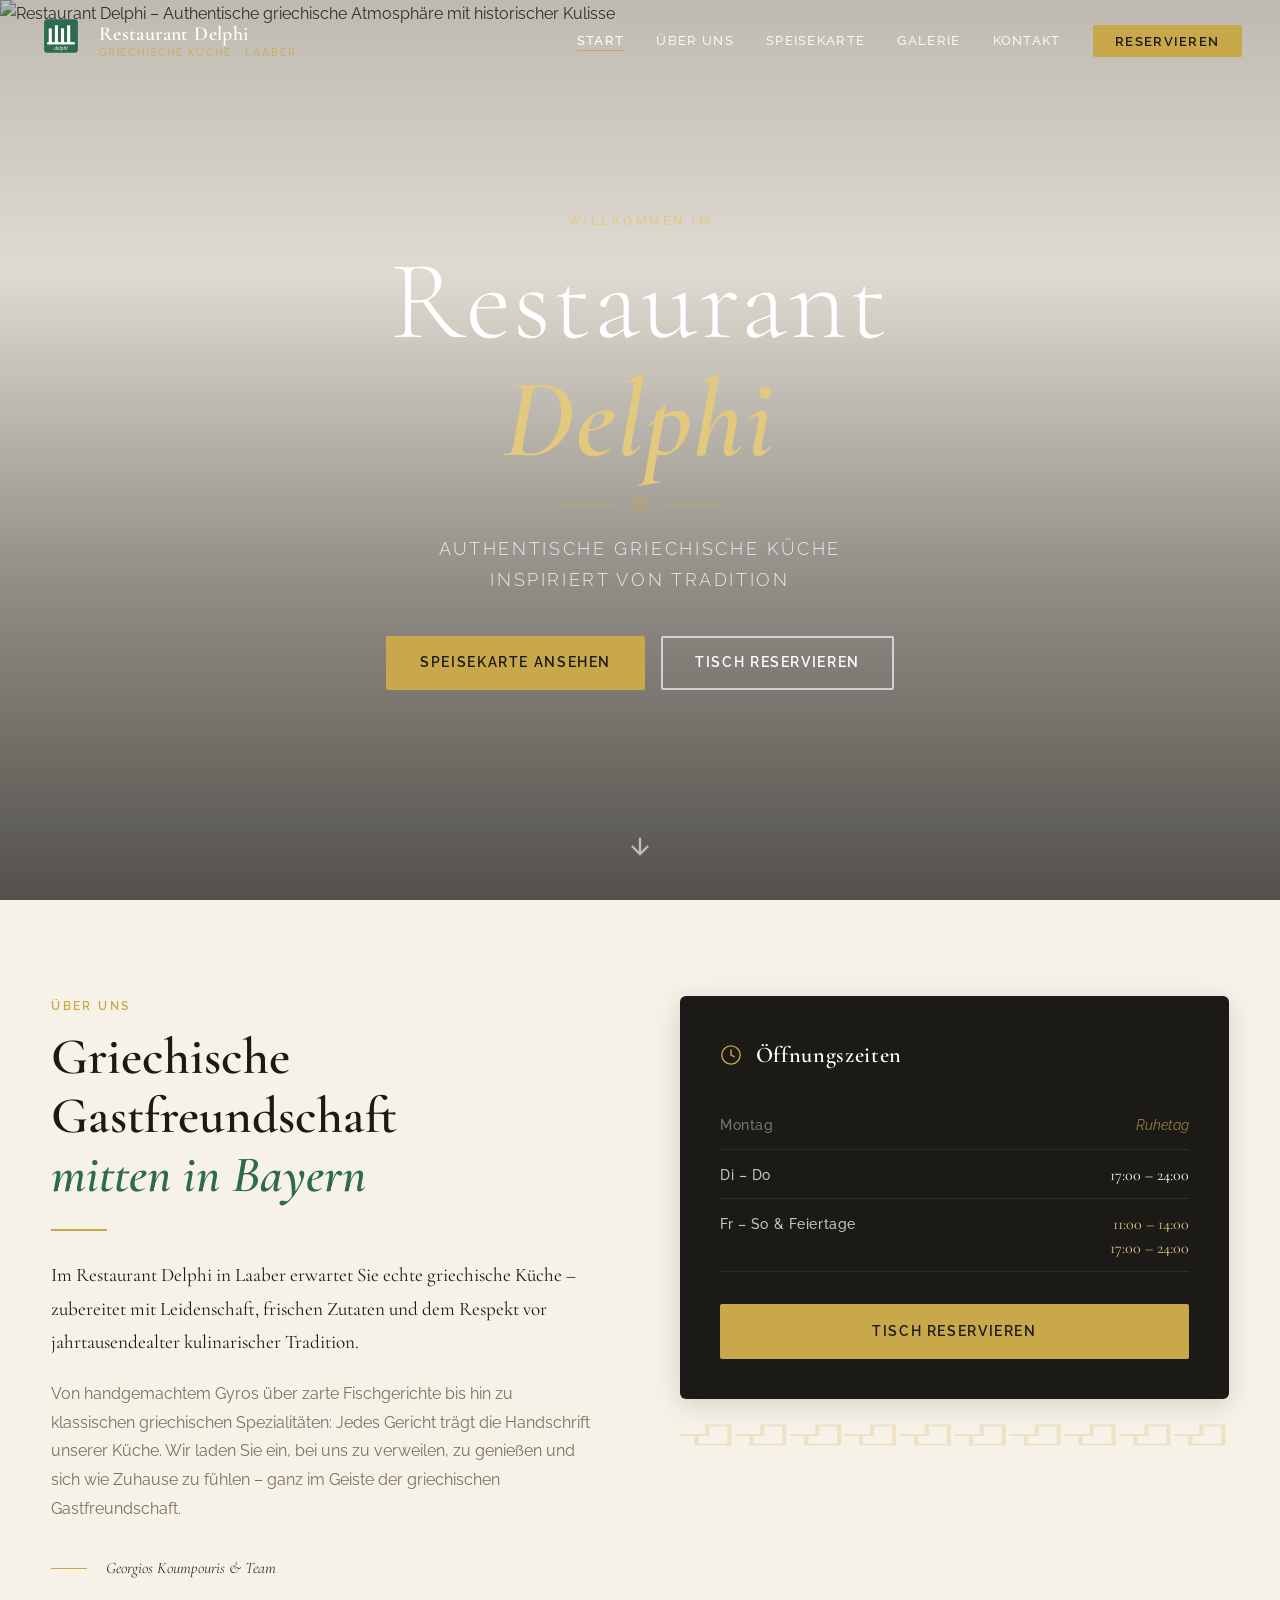
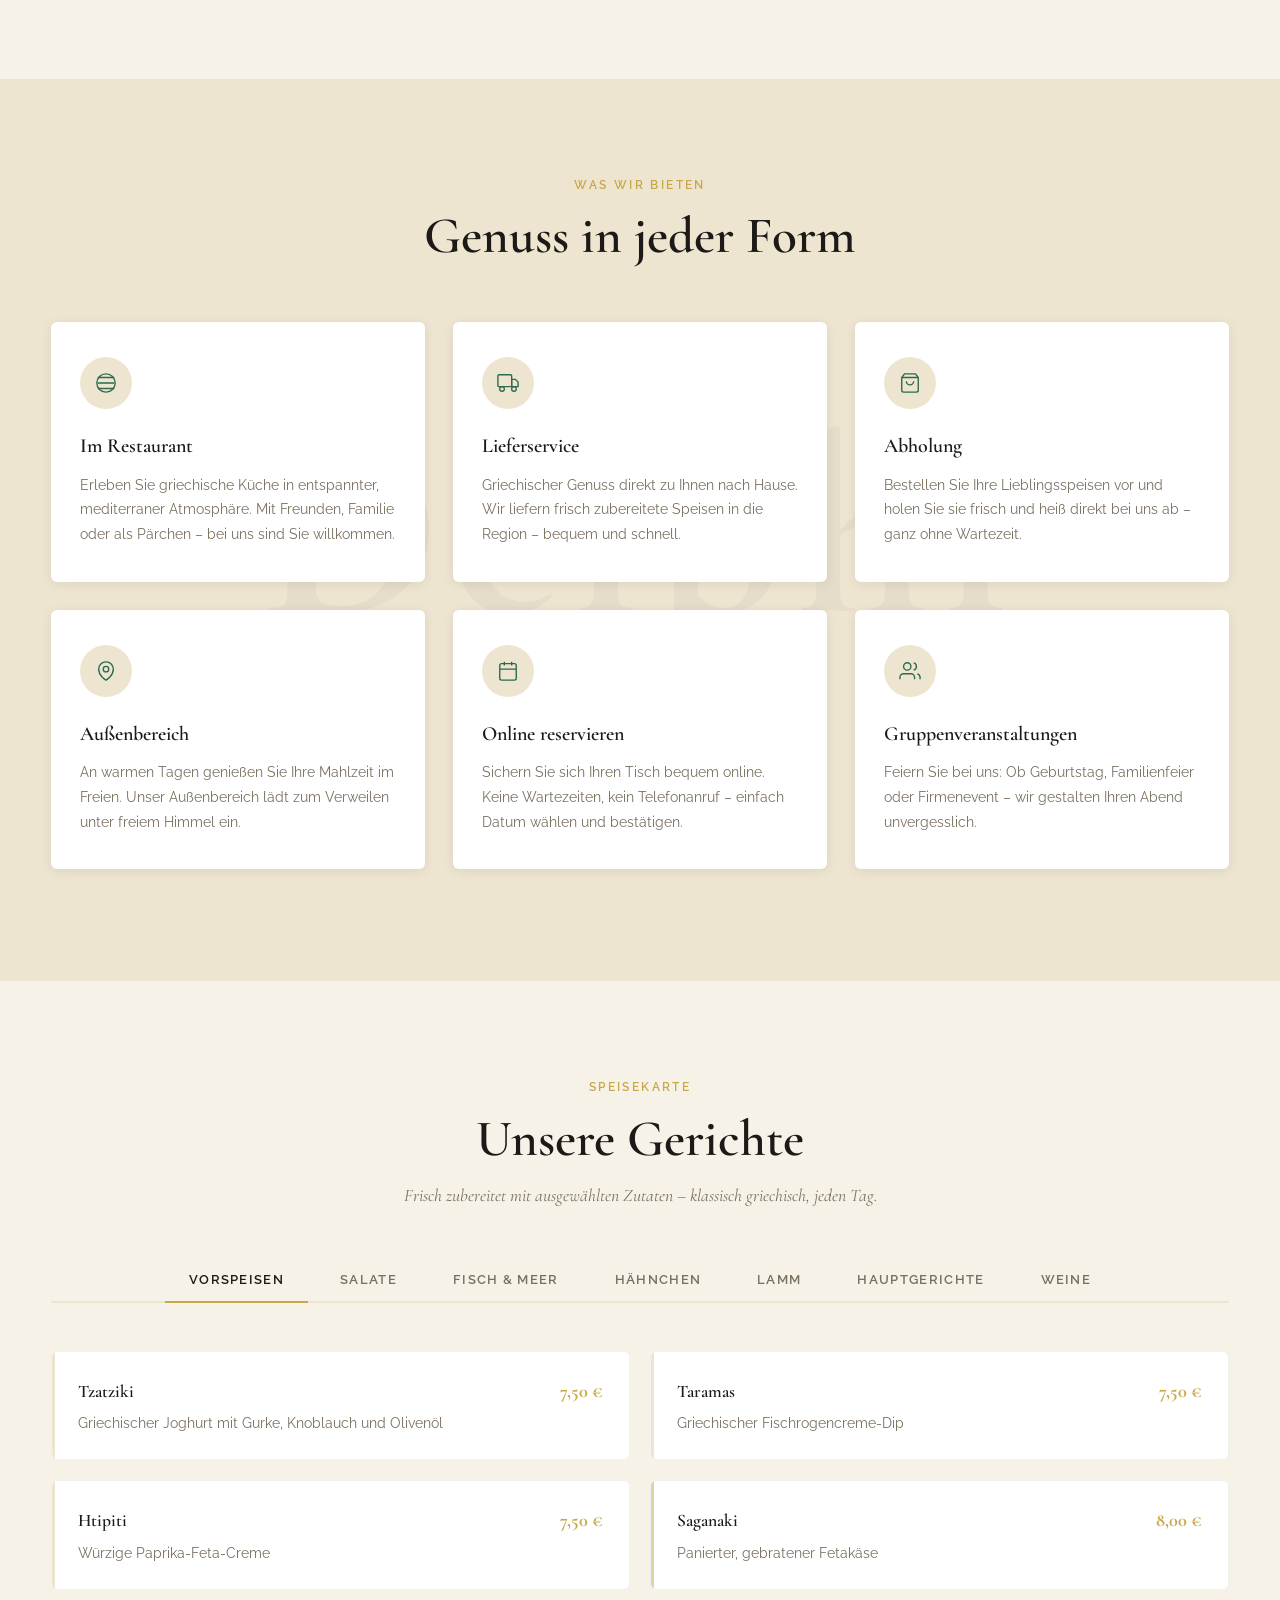
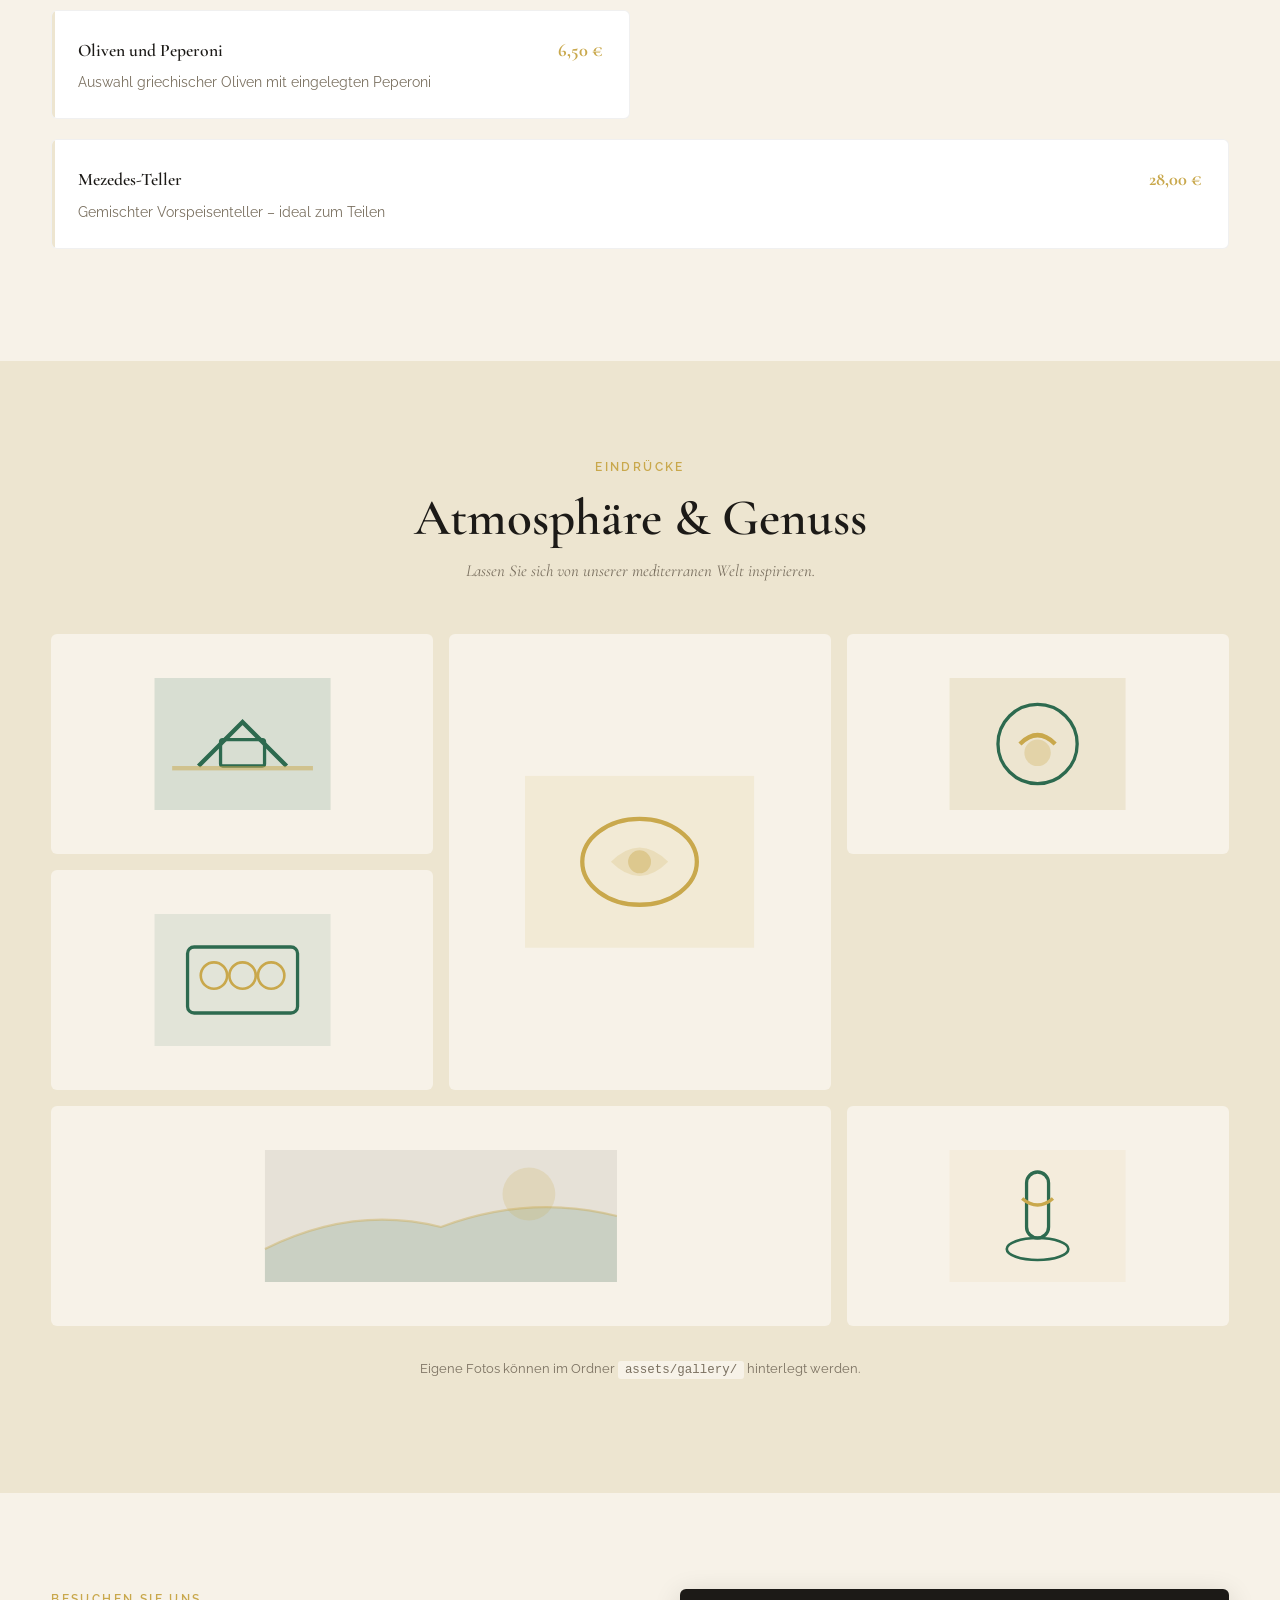
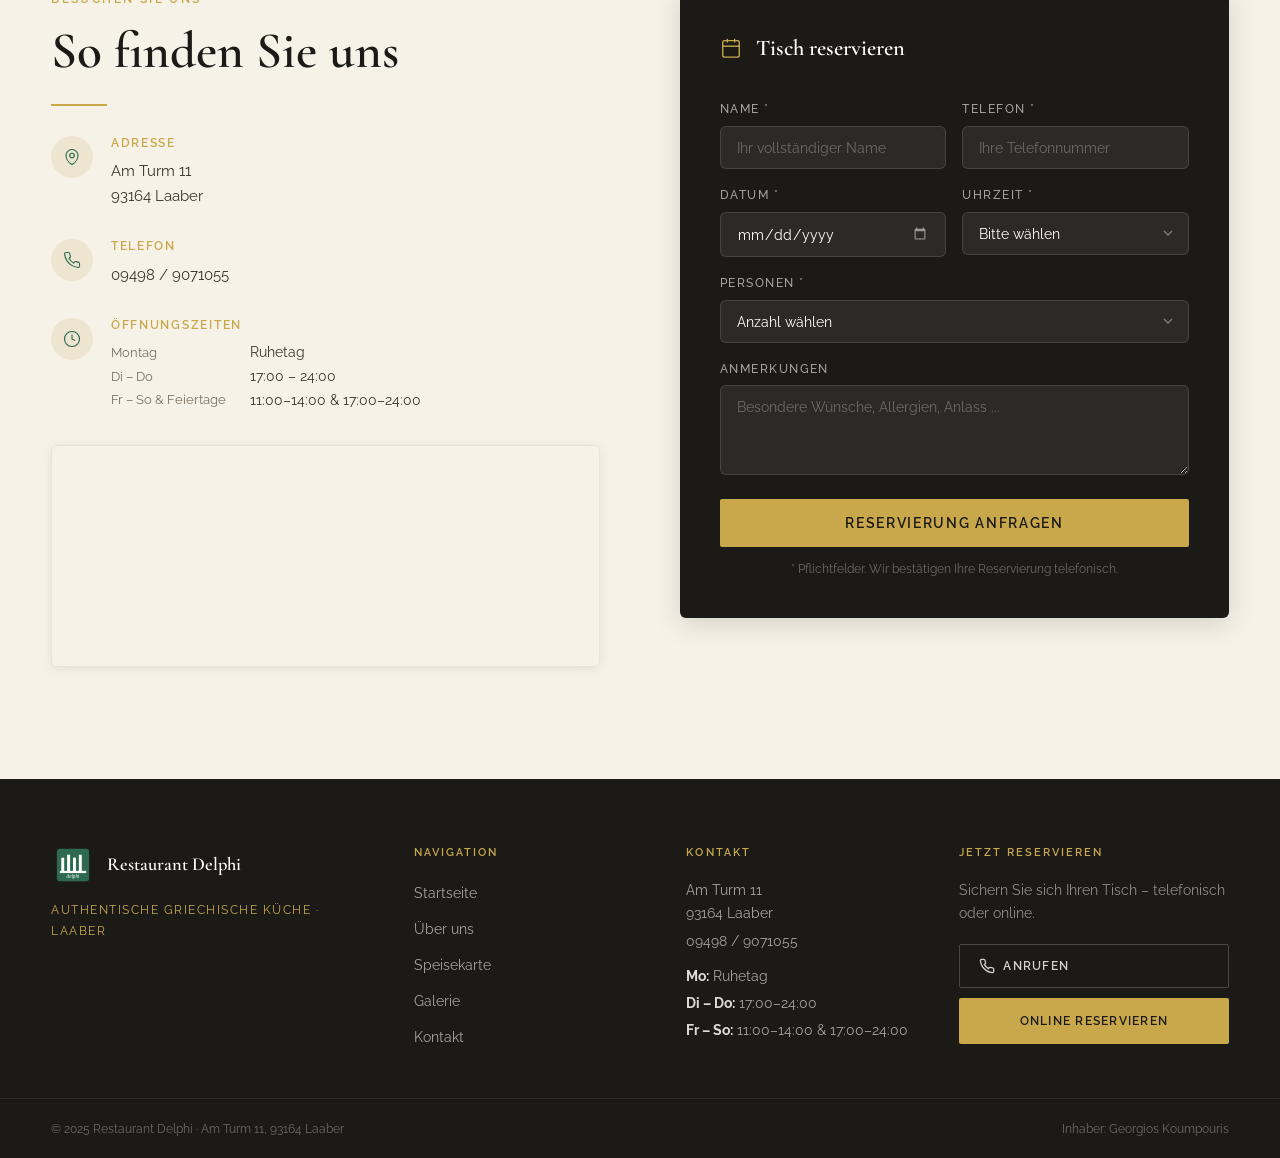
==== commit 0275cc90: "Schritt 4: Galerie, Kontakt, Reservierung und Footer Galerie: - Masonry-Grid (3 Spalten, tall/wide-V" ====
--- a/index.html
+++ b/index.html
@@ -579,17 +579,346 @@
       </div>
     </section>
 
-    <!-- ===== GALLERY (Platzhalter für Schritt 4) ===== -->
-    <section id="gallery"></section>
-
-    <!-- ===== CONTACT / RESERVATION (Platzhalter für Schritt 4) ===== -->
-    <section id="contact"></section>
-    <section id="reservation"></section>
+    <!-- ===== GALERIE ===== -->
+    <section id="gallery" class="gallery-section">
+      <div class="container">
+        <div class="gallery-header reveal">
+          <span class="section-label">Eindrücke</span>
+          <h2 class="section-title">Atmosphäre &amp; Genuss</h2>
+          <p class="gallery-intro">Lassen Sie sich von unserer mediterranen Welt inspirieren.</p>
+        </div>
+
+        <div class="gallery-grid">
+          <!-- Each item: click opens lightbox -->
+          <figure class="gallery-item reveal" style="--reveal-delay:0.05s" data-index="0">
+            <div class="gallery-img-wrap">
+              <div class="gallery-placeholder" aria-label="Außenansicht Restaurant Delphi">
+                <svg viewBox="0 0 80 60" fill="none"><rect width="80" height="60" fill="#2D6A4F" opacity=".15"/><path d="M20 40 L40 20 L60 40" stroke="#2D6A4F" stroke-width="2" fill="none"/><rect x="30" y="28" width="20" height="12" rx="1" stroke="#2D6A4F" stroke-width="1.5" fill="none"/><rect x="8" y="40" width="64" height="2" fill="#C9A84C" opacity=".5"/></svg>
+              </div>
+              <div class="gallery-overlay">
+                <svg viewBox="0 0 24 24" fill="none" stroke="currentColor" stroke-width="1.5"><path d="M15 3h6v6M9 21H3v-6M21 3l-7 7M3 21l7-7"/></svg>
+              </div>
+            </div>
+            <figcaption class="gallery-caption">Außenbereich</figcaption>
+          </figure>
+
+          <figure class="gallery-item reveal gallery-item--tall" style="--reveal-delay:0.10s" data-index="1">
+            <div class="gallery-img-wrap">
+              <div class="gallery-placeholder" aria-label="Innenraum Restaurant Delphi">
+                <svg viewBox="0 0 80 60" fill="none"><rect width="80" height="60" fill="#C9A84C" opacity=".12"/><ellipse cx="40" cy="30" rx="20" ry="15" stroke="#C9A84C" stroke-width="1.5" fill="none"/><path d="M30 30 Q40 20 50 30 Q40 40 30 30" fill="#C9A84C" opacity=".2"/><circle cx="40" cy="30" r="4" fill="#C9A84C" opacity=".4"/></svg>
+              </div>
+              <div class="gallery-overlay">
+                <svg viewBox="0 0 24 24" fill="none" stroke="currentColor" stroke-width="1.5"><path d="M15 3h6v6M9 21H3v-6M21 3l-7 7M3 21l7-7"/></svg>
+              </div>
+            </div>
+            <figcaption class="gallery-caption">Gemütliches Ambiente</figcaption>
+          </figure>
+
+          <figure class="gallery-item reveal" style="--reveal-delay:0.15s" data-index="2">
+            <div class="gallery-img-wrap">
+              <div class="gallery-placeholder" aria-label="Griechische Spezialitäten">
+                <svg viewBox="0 0 80 60" fill="none"><rect width="80" height="60" fill="#EDE5D0"/><circle cx="40" cy="30" r="18" stroke="#2D6A4F" stroke-width="1.5" fill="none"/><path d="M32 30 Q40 22 48 30" stroke="#C9A84C" stroke-width="2" fill="none"/><circle cx="40" cy="34" r="6" fill="#C9A84C" opacity=".3"/></svg>
+              </div>
+              <div class="gallery-overlay">
+                <svg viewBox="0 0 24 24" fill="none" stroke="currentColor" stroke-width="1.5"><path d="M15 3h6v6M9 21H3v-6M21 3l-7 7M3 21l7-7"/></svg>
+              </div>
+            </div>
+            <figcaption class="gallery-caption">Griechische Spezialitäten</figcaption>
+          </figure>
+
+          <figure class="gallery-item reveal" style="--reveal-delay:0.20s" data-index="3">
+            <div class="gallery-img-wrap">
+              <div class="gallery-placeholder" aria-label="Mezedes Vorspeisenteller">
+                <svg viewBox="0 0 80 60" fill="none"><rect width="80" height="60" fill="#2D6A4F" opacity=".1"/><rect x="15" y="15" width="50" height="30" rx="3" stroke="#2D6A4F" stroke-width="1.5" fill="none"/><circle cx="27" cy="28" r="6" stroke="#C9A84C" stroke-width="1.2" fill="none"/><circle cx="40" cy="28" r="6" stroke="#C9A84C" stroke-width="1.2" fill="none"/><circle cx="53" cy="28" r="6" stroke="#C9A84C" stroke-width="1.2" fill="none"/></svg>
+              </div>
+              <div class="gallery-overlay">
+                <svg viewBox="0 0 24 24" fill="none" stroke="currentColor" stroke-width="1.5"><path d="M15 3h6v6M9 21H3v-6M21 3l-7 7M3 21l7-7"/></svg>
+              </div>
+            </div>
+            <figcaption class="gallery-caption">Mezedes-Auswahl</figcaption>
+          </figure>
+
+          <figure class="gallery-item reveal gallery-item--wide" style="--reveal-delay:0.25s" data-index="4">
+            <div class="gallery-img-wrap">
+              <div class="gallery-placeholder" aria-label="Laaber Stadtblick">
+                <svg viewBox="0 0 160 60" fill="none"><rect width="160" height="60" fill="#1C1A17" opacity=".08"/><path d="M0 45 Q40 25 80 35 Q120 20 160 30 L160 60 L0 60Z" fill="#2D6A4F" opacity=".15"/><circle cx="120" cy="20" r="12" fill="#C9A84C" opacity=".2"/><path d="M0 45 Q40 25 80 35 Q120 20 160 30" stroke="#C9A84C" stroke-width="1" fill="none" opacity=".4"/></svg>
+              </div>
+              <div class="gallery-overlay">
+                <svg viewBox="0 0 24 24" fill="none" stroke="currentColor" stroke-width="1.5"><path d="M15 3h6v6M9 21H3v-6M21 3l-7 7M3 21l7-7"/></svg>
+              </div>
+            </div>
+            <figcaption class="gallery-caption">Laaber – unsere Heimat</figcaption>
+          </figure>
+
+          <figure class="gallery-item reveal" style="--reveal-delay:0.30s" data-index="5">
+            <div class="gallery-img-wrap">
+              <div class="gallery-placeholder" aria-label="Griechische Weine">
+                <svg viewBox="0 0 80 60" fill="none"><rect width="80" height="60" fill="#C9A84C" opacity=".08"/><rect x="35" y="10" width="10" height="30" rx="5" stroke="#2D6A4F" stroke-width="1.5" fill="none"/><ellipse cx="40" cy="45" rx="14" ry="5" stroke="#2D6A4F" stroke-width="1.2" fill="none"/><path d="M33 22 Q40 28 47 22" stroke="#C9A84C" stroke-width="1.5" fill="none"/></svg>
+              </div>
+              <div class="gallery-overlay">
+                <svg viewBox="0 0 24 24" fill="none" stroke="currentColor" stroke-width="1.5"><path d="M15 3h6v6M9 21H3v-6M21 3l-7 7M3 21l7-7"/></svg>
+              </div>
+            </div>
+            <figcaption class="gallery-caption">Griechische Weine</figcaption>
+          </figure>
+        </div>
+
+        <p class="gallery-note reveal" style="--reveal-delay:0.35s">
+          Eigene Fotos können im Ordner <code>assets/gallery/</code> hinterlegt werden.
+        </p>
+      </div>
+
+      <!-- Lightbox -->
+      <div class="lightbox" id="lightbox" aria-hidden="true" role="dialog" aria-modal="true" aria-label="Bildansicht">
+        <button class="lightbox-close" id="lightbox-close" aria-label="Schließen">
+          <svg viewBox="0 0 24 24" fill="none" stroke="currentColor" stroke-width="2"><path d="M18 6L6 18M6 6l12 12"/></svg>
+        </button>
+        <button class="lightbox-prev" id="lightbox-prev" aria-label="Vorheriges Bild">
+          <svg viewBox="0 0 24 24" fill="none" stroke="currentColor" stroke-width="2"><path d="M15 18l-6-6 6-6"/></svg>
+        </button>
+        <div class="lightbox-content" id="lightbox-content"></div>
+        <button class="lightbox-next" id="lightbox-next" aria-label="Nächstes Bild">
+          <svg viewBox="0 0 24 24" fill="none" stroke="currentColor" stroke-width="2"><path d="M9 18l6-6-6-6"/></svg>
+        </button>
+        <div class="lightbox-counter" id="lightbox-counter"></div>
+      </div>
+    </section>
+
+
+    <!-- ===== KONTAKT & RESERVIERUNG ===== -->
+    <section id="contact" class="contact-section">
+      <div class="container">
+        <div class="contact-grid">
+
+          <!-- Left: Info -->
+          <div class="contact-info reveal">
+            <span class="section-label">Besuchen Sie uns</span>
+            <h2 class="section-title">So finden Sie uns</h2>
+            <div class="gold-rule" aria-hidden="true"></div>
+
+            <ul class="contact-list">
+              <li class="contact-item">
+                <div class="contact-icon" aria-hidden="true">
+                  <svg viewBox="0 0 24 24" fill="none" stroke="currentColor" stroke-width="1.5">
+                    <path d="M12 22s-8-4.5-8-11.8A8 8 0 0112 2a8 8 0 018 8.2c0 7.3-8 11.8-8 11.8z"/><circle cx="12" cy="10" r="3"/>
+                  </svg>
+                </div>
+                <div>
+                  <strong>Adresse</strong>
+                  <address>Am Turm 11<br />93164 Laaber</address>
+                </div>
+              </li>
+
+              <li class="contact-item">
+                <div class="contact-icon" aria-hidden="true">
+                  <svg viewBox="0 0 24 24" fill="none" stroke="currentColor" stroke-width="1.5">
+                    <path d="M22 16.92v3a2 2 0 01-2.18 2 19.79 19.79 0 01-8.63-3.07 19.5 19.5 0 01-6-6 19.79 19.79 0 01-3.07-8.67A2 2 0 014.11 2h3a2 2 0 012 1.72c.127.96.361 1.903.7 2.81a2 2 0 01-.45 2.11L8.09 9.91a16 16 0 006 6l1.27-1.27a2 2 0 012.11-.45c.907.339 1.85.573 2.81.7A2 2 0 0122 16.92z"/>
+                  </svg>
+                </div>
+                <div>
+                  <strong>Telefon</strong>
+                  <a href="tel:+4994989071055">09498 / 9071055</a>
+                </div>
+              </li>
+
+              <li class="contact-item">
+                <div class="contact-icon" aria-hidden="true">
+                  <svg viewBox="0 0 24 24" fill="none" stroke="currentColor" stroke-width="1.5">
+                    <circle cx="12" cy="12" r="10"/><polyline points="12 6 12 12 16 14"/>
+                  </svg>
+                </div>
+                <div>
+                  <strong>Öffnungszeiten</strong>
+                  <table class="contact-hours">
+                    <tr><td>Montag</td><td>Ruhetag</td></tr>
+                    <tr><td>Di – Do</td><td>17:00 – 24:00</td></tr>
+                    <tr><td>Fr – So &amp; Feiertage</td><td>11:00–14:00 &amp; 17:00–24:00</td></tr>
+                  </table>
+                </div>
+              </li>
+            </ul>
+
+            <!-- Map embed placeholder -->
+            <div class="map-wrap">
+              <iframe
+                title="Restaurant Delphi auf der Karte"
+                src="https://www.google.com/maps/embed?pb=!1m18!1m12!1m3!1d2603.3!2d11.8726!3d49.0643!2m3!1f0!2f0!3f0!3m2!1i1024!2i768!4f13.1!3m3!1m2!1s0x0%3A0x0!2zNDnCsDAzJzUxLjUiTiAxMcKwNTInMjEuNiJF!5e0!3m2!1sde!2sde!4v1"
+                width="100%"
+                height="220"
+                style="border:0;"
+                allowfullscreen=""
+                loading="lazy"
+                referrerpolicy="no-referrer-when-downgrade">
+              </iframe>
+            </div>
+          </div>
+
+          <!-- Right: Reservation form -->
+          <div id="reservation" class="reservation-form-wrap reveal" style="--reveal-delay:0.15s">
+            <div class="reservation-card">
+              <div class="reservation-header">
+                <svg viewBox="0 0 24 24" fill="none" stroke="currentColor" stroke-width="1.5" aria-hidden="true">
+                  <rect x="3" y="4" width="18" height="18" rx="2"/><line x1="16" y1="2" x2="16" y2="6"/><line x1="8" y1="2" x2="8" y2="6"/><line x1="3" y1="10" x2="21" y2="10"/>
+                </svg>
+                <h3>Tisch reservieren</h3>
+              </div>
+
+              <form class="reservation-form" id="reservation-form" novalidate>
+                <div class="form-row">
+                  <div class="form-group">
+                    <label for="res-name">Name *</label>
+                    <input type="text" id="res-name" name="name" placeholder="Ihr vollständiger Name" required autocomplete="name" />
+                  </div>
+                  <div class="form-group">
+                    <label for="res-phone">Telefon *</label>
+                    <input type="tel" id="res-phone" name="phone" placeholder="Ihre Telefonnummer" required autocomplete="tel" />
+                  </div>
+                </div>
+
+                <div class="form-row">
+                  <div class="form-group">
+                    <label for="res-date">Datum *</label>
+                    <input type="date" id="res-date" name="date" required />
+                  </div>
+                  <div class="form-group">
+                    <label for="res-time">Uhrzeit *</label>
+                    <select id="res-time" name="time" required>
+                      <option value="">Bitte wählen</option>
+                      <optgroup label="Mittagessen (Fr–So)">
+                        <option>11:00</option>
+                        <option>11:30</option>
+                        <option>12:00</option>
+                        <option>12:30</option>
+                        <option>13:00</option>
+                        <option>13:30</option>
+                      </optgroup>
+                      <optgroup label="Abendessen (Di–So)">
+                        <option>17:00</option>
+                        <option>17:30</option>
+                        <option>18:00</option>
+                        <option>18:30</option>
+                        <option>19:00</option>
+                        <option>19:30</option>
+                        <option>20:00</option>
+                        <option>20:30</option>
+                        <option>21:00</option>
+                        <option>21:30</option>
+                        <option>22:00</option>
+                      </optgroup>
+                    </select>
+                  </div>
+                </div>
+
+                <div class="form-group">
+                  <label for="res-guests">Personen *</label>
+                  <select id="res-guests" name="guests" required>
+                    <option value="">Anzahl wählen</option>
+                    <option>1 Person</option>
+                    <option>2 Personen</option>
+                    <option>3 Personen</option>
+                    <option>4 Personen</option>
+                    <option>5 Personen</option>
+                    <option>6 Personen</option>
+                    <option>7 Personen</option>
+                    <option>8+ Personen</option>
+                  </select>
+                </div>
+
+                <div class="form-group">
+                  <label for="res-message">Anmerkungen</label>
+                  <textarea id="res-message" name="message" rows="3" placeholder="Besondere Wünsche, Allergien, Anlass ..."></textarea>
+                </div>
+
+                <button type="submit" class="btn btn-primary form-submit">
+                  Reservierung anfragen
+                </button>
+
+                <p class="form-note">
+                  * Pflichtfelder. Wir bestätigen Ihre Reservierung telefonisch.
+                </p>
+              </form>
+
+              <div class="form-success" id="form-success" hidden>
+                <svg viewBox="0 0 24 24" fill="none" stroke="currentColor" stroke-width="2" aria-hidden="true">
+                  <path d="M22 11.08V12a10 10 0 11-5.93-9.14"/><polyline points="22 4 12 14.01 9 11.01"/>
+                </svg>
+                <h4>Vielen Dank!</h4>
+                <p>Ihre Reservierungsanfrage ist eingegangen. Wir melden uns in Kürze telefonisch bei Ihnen.</p>
+              </div>
+            </div>
+          </div>
+
+        </div>
+      </div>
+    </section>
 
   </main>
 
-  <!-- ===== FOOTER (Platzhalter für Schritt 4) ===== -->
-  <footer id="footer"></footer>
+  <!-- ===== FOOTER ===== -->
+  <footer id="footer" class="site-footer">
+    <div class="footer-inner container">
+
+      <div class="footer-brand">
+        <a href="#home" class="footer-logo" aria-label="Restaurant Delphi – nach oben">
+          <svg viewBox="0 0 60 60" fill="none" xmlns="http://www.w3.org/2000/svg" aria-hidden="true" width="44" height="44">
+            <rect x="8" y="8" width="44" height="44" rx="4" fill="#2D6A4F"/>
+            <rect x="14" y="20" width="4" height="20" fill="white"/>
+            <rect x="22" y="16" width="4" height="24" fill="white"/>
+            <rect x="30" y="20" width="4" height="20" fill="white"/>
+            <rect x="38" y="16" width="4" height="24" fill="white"/>
+            <rect x="12" y="38" width="36" height="3" fill="white"/>
+            <text x="30" y="48" text-anchor="middle" font-family="serif" font-size="7" fill="white" font-style="italic">delphi</text>
+          </svg>
+          <span class="footer-logo-name">Restaurant Delphi</span>
+        </a>
+        <p class="footer-tagline">Authentische griechische Küche · Laaber</p>
+      </div>
+
+      <nav class="footer-nav" aria-label="Footer-Navigation">
+        <h4 class="footer-nav-title">Navigation</h4>
+        <ul>
+          <li><a href="#home">Startseite</a></li>
+          <li><a href="#about">Über uns</a></li>
+          <li><a href="#menu">Speisekarte</a></li>
+          <li><a href="#gallery">Galerie</a></li>
+          <li><a href="#contact">Kontakt</a></li>
+        </ul>
+      </nav>
+
+      <div class="footer-contact">
+        <h4 class="footer-nav-title">Kontakt</h4>
+        <address>
+          <p>Am Turm 11<br />93164 Laaber</p>
+          <p><a href="tel:+4994989071055">09498 / 9071055</a></p>
+        </address>
+        <div class="footer-hours">
+          <p><strong>Mo:</strong> Ruhetag</p>
+          <p><strong>Di – Do:</strong> 17:00–24:00</p>
+          <p><strong>Fr – So:</strong> 11:00–14:00 &amp; 17:00–24:00</p>
+        </div>
+      </div>
+
+      <div class="footer-cta">
+        <h4 class="footer-nav-title">Jetzt reservieren</h4>
+        <p>Sichern Sie sich Ihren Tisch – telefonisch oder online.</p>
+        <div class="footer-cta-buttons">
+          <a href="tel:+4994989071055" class="btn btn-outline-dark">
+            <svg viewBox="0 0 24 24" fill="none" stroke="currentColor" stroke-width="2" width="16" height="16"><path d="M22 16.92v3a2 2 0 01-2.18 2 19.79 19.79 0 01-8.63-3.07 19.5 19.5 0 01-6-6 19.79 19.79 0 01-3.07-8.67A2 2 0 014.11 2h3a2 2 0 012 1.72c.127.96.361 1.903.7 2.81a2 2 0 01-.45 2.11L8.09 9.91a16 16 0 006 6l1.27-1.27a2 2 0 012.11-.45c.907.339 1.85.573 2.81.7A2 2 0 0122 16.92z"/></svg>
+            Anrufen
+          </a>
+          <a href="#reservation" class="btn btn-gold-sm">Online reservieren</a>
+        </div>
+      </div>
+
+    </div>
+
+    <div class="footer-bottom">
+      <div class="container footer-bottom-inner">
+        <p>&copy; 2025 Restaurant Delphi · Am Turm 11, 93164 Laaber</p>
+        <p class="footer-credits">Inhaber: Georgios Koumpouris</p>
+      </div>
+    </div>
+  </footer>
 
   <script src="script.js"></script>
 </body>
--- a/style.css
+++ b/style.css
@@ -891,6 +891,586 @@
 
 
 /* ============================================================
+   GALLERY SECTION
+   ============================================================ */
+.gallery-section {
+  padding: 6rem 0 7rem;
+  background: var(--clr-sand);
+}
+
+.gallery-header {
+  text-align: center;
+  margin-bottom: 3rem;
+}
+.gallery-header .section-label { text-align: center; }
+
+.gallery-intro {
+  font-family: var(--font-serif);
+  font-size: 1.05rem;
+  color: var(--clr-text-muted);
+  font-style: italic;
+  margin-top: .6rem;
+}
+
+/* Masonry-style grid */
+.gallery-grid {
+  display: grid;
+  grid-template-columns: repeat(3, 1fr);
+  grid-auto-rows: 220px;
+  gap: 1rem;
+}
+
+.gallery-item {
+  margin: 0;
+  border-radius: var(--radius);
+  overflow: hidden;
+  position: relative;
+  cursor: pointer;
+}
+
+.gallery-item--tall  { grid-row: span 2; }
+.gallery-item--wide  { grid-column: span 2; }
+
+.gallery-img-wrap {
+  width: 100%;
+  height: 100%;
+  position: relative;
+  overflow: hidden;
+}
+
+/* Placeholder artwork (removed when real photos are added) */
+.gallery-placeholder {
+  width: 100%;
+  height: 100%;
+  background: var(--clr-cream);
+  display: flex;
+  align-items: center;
+  justify-content: center;
+  transition: transform .5s ease;
+}
+.gallery-placeholder svg {
+  width: 60%;
+  height: 60%;
+}
+.gallery-item:hover .gallery-placeholder { transform: scale(1.05); }
+
+/* Real image inside gallery-item (for when photos are added) */
+.gallery-img-wrap img {
+  width: 100%;
+  height: 100%;
+  object-fit: cover;
+  transition: transform .5s ease;
+  display: block;
+}
+.gallery-item:hover .gallery-img-wrap img { transform: scale(1.05); }
+
+/* Overlay with expand icon */
+.gallery-overlay {
+  position: absolute;
+  inset: 0;
+  background: rgba(28, 26, 23, 0);
+  display: flex;
+  align-items: center;
+  justify-content: center;
+  transition: background var(--transition);
+}
+.gallery-overlay svg {
+  width: 28px;
+  height: 28px;
+  color: var(--clr-white);
+  opacity: 0;
+  transform: scale(.7);
+  transition: opacity var(--transition), transform var(--transition);
+}
+.gallery-item:hover .gallery-overlay {
+  background: rgba(28, 26, 23, 0.45);
+}
+.gallery-item:hover .gallery-overlay svg {
+  opacity: 1;
+  transform: scale(1);
+}
+
+.gallery-caption {
+  position: absolute;
+  bottom: 0;
+  left: 0;
+  right: 0;
+  padding: .6rem 1rem;
+  background: linear-gradient(transparent, rgba(20,18,15,.65));
+  color: var(--clr-white);
+  font-size: .78rem;
+  letter-spacing: .08em;
+  text-transform: uppercase;
+  font-family: var(--font-sans);
+  font-weight: 500;
+  opacity: 0;
+  transform: translateY(6px);
+  transition: opacity var(--transition), transform var(--transition);
+}
+.gallery-item:hover .gallery-caption {
+  opacity: 1;
+  transform: translateY(0);
+}
+
+.gallery-note {
+  text-align: center;
+  margin-top: 2rem;
+  font-size: .8rem;
+  color: var(--clr-text-muted);
+}
+.gallery-note code {
+  background: var(--clr-cream);
+  padding: .15rem .4rem;
+  border-radius: 3px;
+  font-size: .78rem;
+}
+
+/* ---- Lightbox ---- */
+.lightbox {
+  position: fixed;
+  inset: 0;
+  z-index: 1000;
+  background: rgba(10, 9, 8, 0.95);
+  display: flex;
+  align-items: center;
+  justify-content: center;
+  opacity: 0;
+  pointer-events: none;
+  transition: opacity .3s ease;
+}
+.lightbox.open {
+  opacity: 1;
+  pointer-events: all;
+}
+
+.lightbox-content {
+  max-width: 90vw;
+  max-height: 80vh;
+  display: flex;
+  align-items: center;
+  justify-content: center;
+}
+.lightbox-content img {
+  max-width: 100%;
+  max-height: 80vh;
+  object-fit: contain;
+  border-radius: var(--radius);
+}
+.lightbox-content .lb-placeholder {
+  width: min(600px, 80vw);
+  height: min(400px, 55vh);
+  background: var(--clr-dark);
+  border-radius: var(--radius);
+  display: flex;
+  align-items: center;
+  justify-content: center;
+  flex-direction: column;
+  gap: 1rem;
+  color: rgba(255,255,255,.4);
+  font-family: var(--font-serif);
+  font-size: 1.1rem;
+  font-style: italic;
+}
+
+.lightbox-close,
+.lightbox-prev,
+.lightbox-next {
+  position: fixed;
+  background: rgba(255,255,255,.1);
+  border: 1px solid rgba(255,255,255,.15);
+  color: var(--clr-white);
+  cursor: pointer;
+  border-radius: 50%;
+  width: 48px;
+  height: 48px;
+  display: flex;
+  align-items: center;
+  justify-content: center;
+  transition: background var(--transition);
+}
+.lightbox-close:hover,
+.lightbox-prev:hover,
+.lightbox-next:hover { background: rgba(201,168,76,.35); }
+
+.lightbox-close { top: 1.5rem; right: 1.5rem; }
+.lightbox-prev  { left: 1.5rem; top: 50%; transform: translateY(-50%); }
+.lightbox-next  { right: 1.5rem; top: 50%; transform: translateY(-50%); }
+.lightbox-close svg,
+.lightbox-prev svg,
+.lightbox-next svg { width: 20px; height: 20px; }
+
+.lightbox-counter {
+  position: fixed;
+  bottom: 1.5rem;
+  left: 50%;
+  transform: translateX(-50%);
+  color: rgba(255,255,255,.5);
+  font-size: .8rem;
+  letter-spacing: .1em;
+  font-family: var(--font-sans);
+}
+
+
+/* ============================================================
+   CONTACT & RESERVATION
+   ============================================================ */
+.contact-section {
+  padding: 6rem 0 7rem;
+  background: var(--clr-cream);
+}
+
+.contact-grid {
+  display: grid;
+  grid-template-columns: 1fr 1fr;
+  gap: 5rem;
+  align-items: start;
+}
+
+/* Contact info column */
+.contact-info .section-title { margin-bottom: 1.5rem; }
+
+.contact-list {
+  display: flex;
+  flex-direction: column;
+  gap: 1.75rem;
+  margin-bottom: 2rem;
+}
+
+.contact-item {
+  display: flex;
+  gap: 1.1rem;
+  align-items: flex-start;
+}
+
+.contact-icon {
+  flex-shrink: 0;
+  width: 42px;
+  height: 42px;
+  border-radius: 50%;
+  background: var(--clr-sand);
+  display: flex;
+  align-items: center;
+  justify-content: center;
+  color: var(--clr-green);
+  margin-top: .1rem;
+}
+.contact-icon svg { width: 18px; height: 18px; }
+
+.contact-item strong {
+  display: block;
+  font-size: .72rem;
+  letter-spacing: .15em;
+  text-transform: uppercase;
+  color: var(--clr-gold);
+  margin-bottom: .3rem;
+  font-family: var(--font-sans);
+  font-weight: 600;
+}
+
+.contact-item address,
+.contact-item a,
+.contact-item p {
+  font-style: normal;
+  color: var(--clr-text);
+  line-height: 1.65;
+  font-size: .95rem;
+}
+.contact-item a:hover { color: var(--clr-green); }
+
+.contact-hours {
+  border-collapse: collapse;
+  font-size: .88rem;
+  line-height: 1.7;
+}
+.contact-hours td { padding-right: 1.5rem; color: var(--clr-text); }
+.contact-hours td:first-child { color: var(--clr-text-muted); font-size: .82rem; }
+
+.map-wrap {
+  border-radius: var(--radius);
+  overflow: hidden;
+  box-shadow: var(--shadow-sm);
+  border: 1px solid rgba(0,0,0,.06);
+}
+.map-wrap iframe { display: block; }
+
+/* Reservation form column */
+.reservation-card {
+  background: var(--clr-dark);
+  color: var(--clr-white);
+  padding: 2.5rem;
+  border-radius: var(--radius);
+  box-shadow: var(--shadow-md);
+}
+
+.reservation-header {
+  display: flex;
+  align-items: center;
+  gap: .85rem;
+  margin-bottom: 2rem;
+}
+.reservation-header svg {
+  width: 22px;
+  height: 22px;
+  color: var(--clr-gold);
+  flex-shrink: 0;
+}
+.reservation-header h3 {
+  font-family: var(--font-serif);
+  font-size: 1.4rem;
+  font-weight: 600;
+}
+
+/* Form elements */
+.form-row {
+  display: grid;
+  grid-template-columns: 1fr 1fr;
+  gap: 1rem;
+}
+
+.form-group {
+  display: flex;
+  flex-direction: column;
+  gap: .4rem;
+  margin-bottom: 1rem;
+}
+
+.form-group label {
+  font-size: .75rem;
+  letter-spacing: .12em;
+  text-transform: uppercase;
+  color: rgba(255,255,255,.6);
+  font-family: var(--font-sans);
+  font-weight: 500;
+}
+
+.form-group input,
+.form-group select,
+.form-group textarea {
+  background: rgba(255,255,255,.07);
+  border: 1px solid rgba(255,255,255,.12);
+  border-radius: var(--radius);
+  color: var(--clr-white);
+  font-family: var(--font-sans);
+  font-size: .9rem;
+  padding: .75rem 1rem;
+  outline: none;
+  transition: border-color var(--transition), background var(--transition);
+  width: 100%;
+  -webkit-appearance: none;
+}
+.form-group input::placeholder,
+.form-group textarea::placeholder { color: rgba(255,255,255,.3); }
+.form-group select option         { background: var(--clr-dark); color: var(--clr-white); }
+.form-group input:focus,
+.form-group select:focus,
+.form-group textarea:focus {
+  border-color: var(--clr-gold);
+  background: rgba(255,255,255,.1);
+}
+.form-group textarea { resize: vertical; min-height: 90px; }
+.field-error { border-color: #e05555 !important; }
+
+/* Custom select arrow */
+.form-group select {
+  background-image: url("data:image/svg+xml,%3Csvg xmlns='http://www.w3.org/2000/svg' viewBox='0 0 24 24' fill='none' stroke='rgba(255,255,255,0.4)' stroke-width='2'%3E%3Cpolyline points='6 9 12 15 18 9'/%3E%3C/svg%3E");
+  background-repeat: no-repeat;
+  background-position: right .75rem center;
+  background-size: 16px;
+  padding-right: 2.5rem;
+}
+
+/* Date input color fix */
+.form-group input[type="date"]::-webkit-calendar-picker-indicator {
+  filter: invert(0.6);
+}
+
+.form-submit {
+  width: 100%;
+  justify-content: center;
+  margin-top: .5rem;
+  font-size: .88rem;
+}
+
+.form-note {
+  font-size: .75rem;
+  color: rgba(255,255,255,.35);
+  margin-top: .85rem;
+  text-align: center;
+  line-height: 1.5;
+}
+
+/* Success message */
+.form-success {
+  text-align: center;
+  padding: 2rem 1rem;
+}
+.form-success svg {
+  width: 48px;
+  height: 48px;
+  color: var(--clr-gold);
+  margin: 0 auto 1rem;
+  display: block;
+}
+.form-success h4 {
+  font-family: var(--font-serif);
+  font-size: 1.5rem;
+  margin-bottom: .5rem;
+}
+.form-success p {
+  color: rgba(255,255,255,.65);
+  font-size: .9rem;
+  line-height: 1.6;
+}
+
+
+/* ============================================================
+   FOOTER
+   ============================================================ */
+.site-footer {
+  background: var(--clr-dark);
+  color: rgba(255,255,255,.7);
+}
+
+.footer-inner {
+  display: grid;
+  grid-template-columns: 1.4fr 1fr 1fr 1.2fr;
+  gap: 3rem;
+  padding: 4rem 0 3rem;
+  align-items: start;
+}
+
+.footer-brand { }
+
+.footer-logo {
+  display: flex;
+  align-items: center;
+  gap: .75rem;
+  margin-bottom: .75rem;
+}
+.footer-logo-name {
+  font-family: var(--font-serif);
+  font-size: 1.15rem;
+  color: var(--clr-white);
+  font-weight: 600;
+}
+
+.footer-tagline {
+  font-size: .78rem;
+  letter-spacing: .12em;
+  text-transform: uppercase;
+  color: var(--clr-gold);
+  line-height: 1.7;
+}
+
+.footer-nav-title {
+  font-family: var(--font-sans);
+  font-size: .7rem;
+  letter-spacing: .18em;
+  text-transform: uppercase;
+  color: var(--clr-gold);
+  margin-bottom: 1.1rem;
+  font-weight: 600;
+}
+
+.footer-nav ul {
+  display: flex;
+  flex-direction: column;
+  gap: .55rem;
+}
+.footer-nav a {
+  font-size: .88rem;
+  color: rgba(255,255,255,.6);
+  transition: color var(--transition);
+}
+.footer-nav a:hover { color: var(--clr-white); }
+
+.footer-contact address { font-style: normal; }
+.footer-contact p {
+  font-size: .88rem;
+  line-height: 1.65;
+  color: rgba(255,255,255,.6);
+  margin-bottom: .25rem;
+}
+.footer-contact a {
+  color: rgba(255,255,255,.6);
+  transition: color var(--transition);
+}
+.footer-contact a:hover { color: var(--clr-white); }
+.footer-hours { margin-top: .75rem; }
+.footer-hours p strong { color: rgba(255,255,255,.85); }
+
+.footer-cta > p {
+  font-size: .85rem;
+  color: rgba(255,255,255,.5);
+  line-height: 1.65;
+  margin-bottom: 1.25rem;
+}
+
+.footer-cta-buttons {
+  display: flex;
+  flex-direction: column;
+  gap: .6rem;
+}
+
+.btn-outline-dark {
+  background: transparent;
+  color: rgba(255,255,255,.8);
+  border: 1px solid rgba(255,255,255,.2);
+  border-radius: 2px;
+  padding: .65rem 1.2rem;
+  font-size: .78rem;
+  font-weight: 600;
+  letter-spacing: .1em;
+  text-transform: uppercase;
+  display: inline-flex;
+  align-items: center;
+  gap: .5rem;
+  cursor: pointer;
+  transition: background var(--transition), border-color var(--transition), color var(--transition);
+  font-family: var(--font-sans);
+}
+.btn-outline-dark:hover {
+  background: rgba(255,255,255,.08);
+  border-color: rgba(255,255,255,.4);
+  color: var(--clr-white);
+}
+
+.btn-gold-sm {
+  display: inline-flex;
+  align-items: center;
+  justify-content: center;
+  padding: .65rem 1.2rem;
+  background: var(--clr-gold);
+  color: var(--clr-dark);
+  border-radius: 2px;
+  font-family: var(--font-sans);
+  font-size: .78rem;
+  font-weight: 600;
+  letter-spacing: .1em;
+  text-transform: uppercase;
+  transition: background var(--transition);
+}
+.btn-gold-sm:hover { background: var(--clr-gold-light); }
+
+/* Footer bottom bar */
+.footer-bottom {
+  border-top: 1px solid rgba(255,255,255,.08);
+  padding: 1.25rem 0;
+}
+.footer-bottom-inner {
+  display: flex;
+  justify-content: space-between;
+  align-items: center;
+  gap: 1rem;
+  flex-wrap: wrap;
+}
+.footer-bottom p {
+  font-size: .75rem;
+  color: rgba(255,255,255,.35);
+}
+
+
+/* ============================================================
    RESPONSIVE
    ============================================================ */
 @media (max-width: 768px) {
@@ -926,7 +1506,31 @@
 
   .about-section,
   .services-section,
-  .menu-section { padding: 4rem 0 5rem; }
+  .menu-section,
+  .gallery-section,
+  .contact-section { padding: 4rem 0 5rem; }
+
+  /* Gallery */
+  .gallery-grid {
+    grid-template-columns: repeat(2, 1fr);
+    grid-auto-rows: 180px;
+  }
+  .gallery-item--wide  { grid-column: span 2; }
+  .gallery-item--tall  { grid-row: span 1; }
+
+  /* Contact */
+  .contact-grid {
+    grid-template-columns: 1fr;
+    gap: 3rem;
+  }
+  .form-row { grid-template-columns: 1fr; }
+
+  /* Footer */
+  .footer-inner {
+    grid-template-columns: 1fr 1fr;
+    gap: 2.5rem;
+    padding: 3rem 0 2rem;
+  }
 
   /* Menu tabs: scroll horizontally on small screens */
   .menu-tabs {
@@ -947,10 +1551,19 @@
 
 @media (max-width: 560px) {
   .services-grid { grid-template-columns: 1fr; }
+  .gallery-grid  {
+    grid-template-columns: 1fr;
+    grid-auto-rows: 200px;
+  }
+  .gallery-item--wide { grid-column: 1; }
+  .footer-inner { grid-template-columns: 1fr; }
 }
 
 @media (max-width: 420px) {
   .logo-name { font-size: 1.05rem; }
   .logo-icon svg { width: 38px; height: 38px; }
   .hours-card { padding: 1.75rem 1.25rem; }
-}
+  .reservation-card { padding: 1.5rem 1.1rem; }
+  .lightbox-prev { left: .5rem; }
+  .lightbox-next { right: .5rem; }
+}
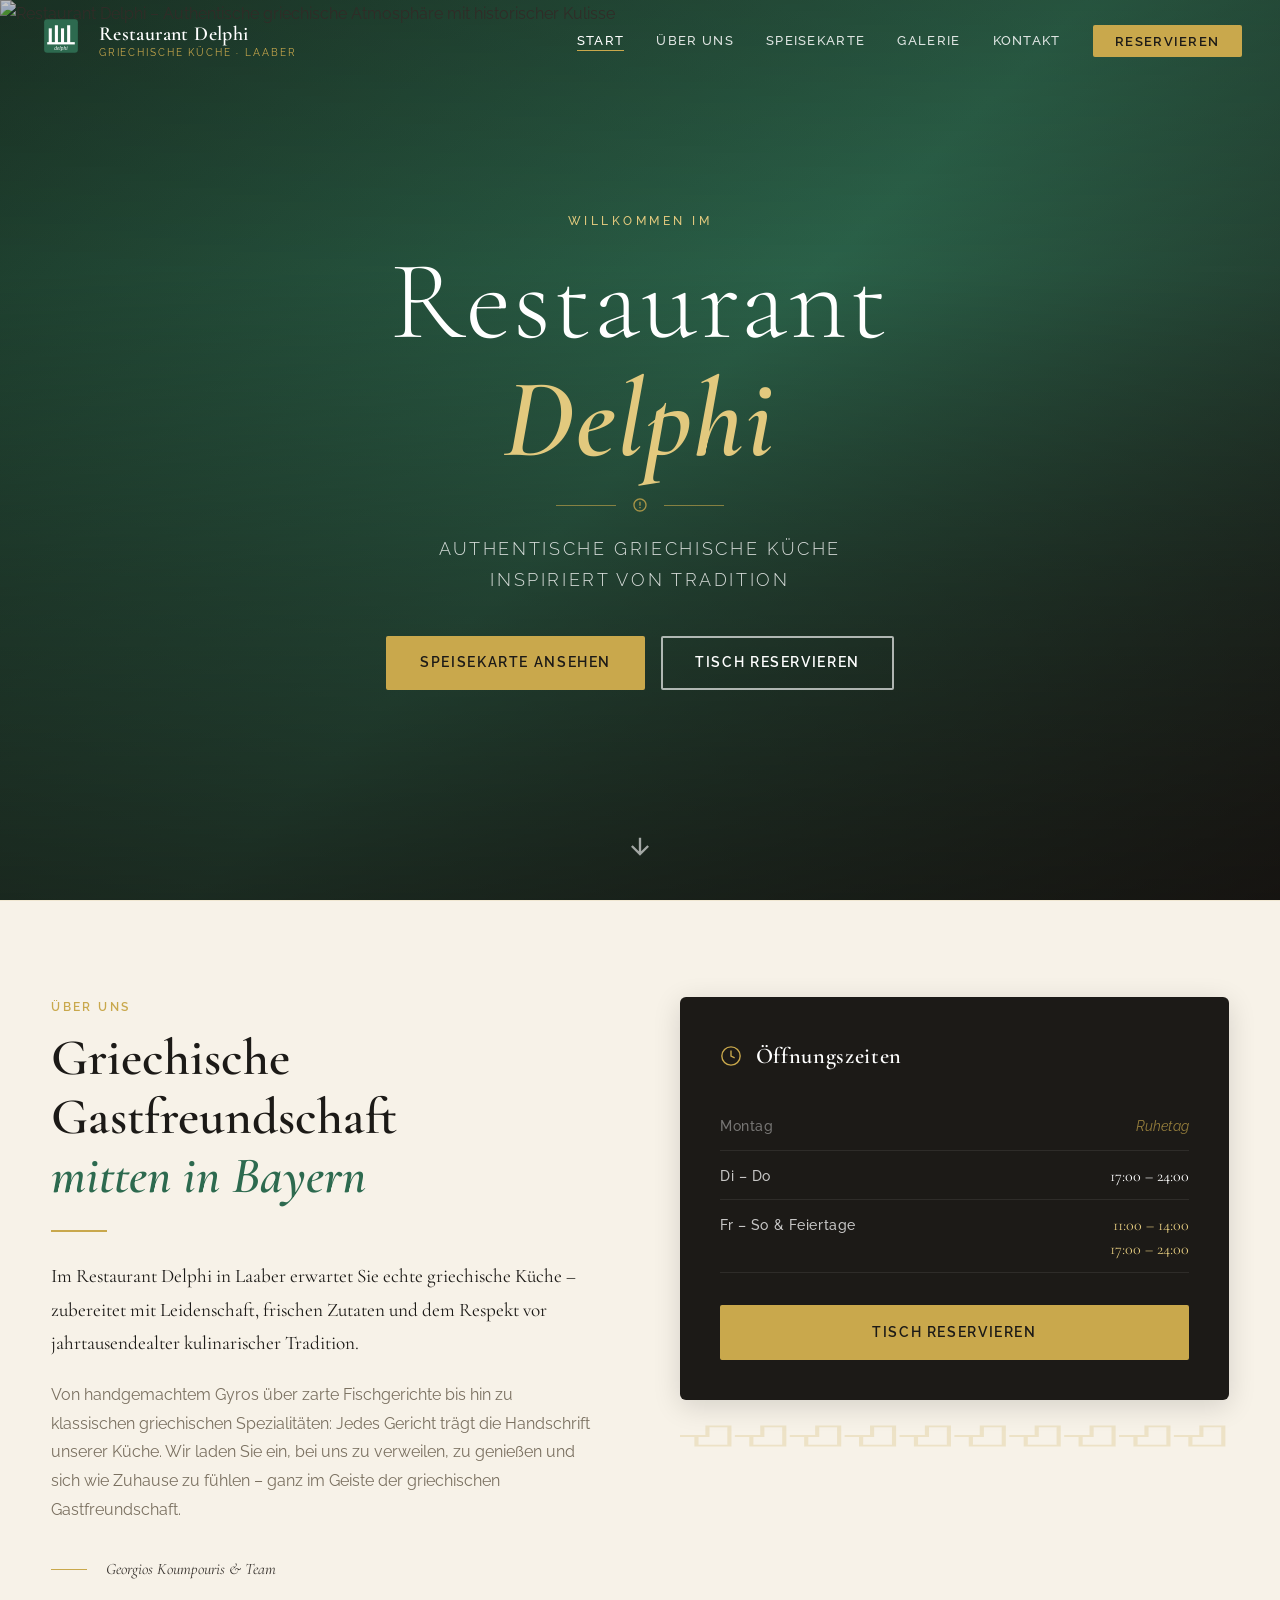
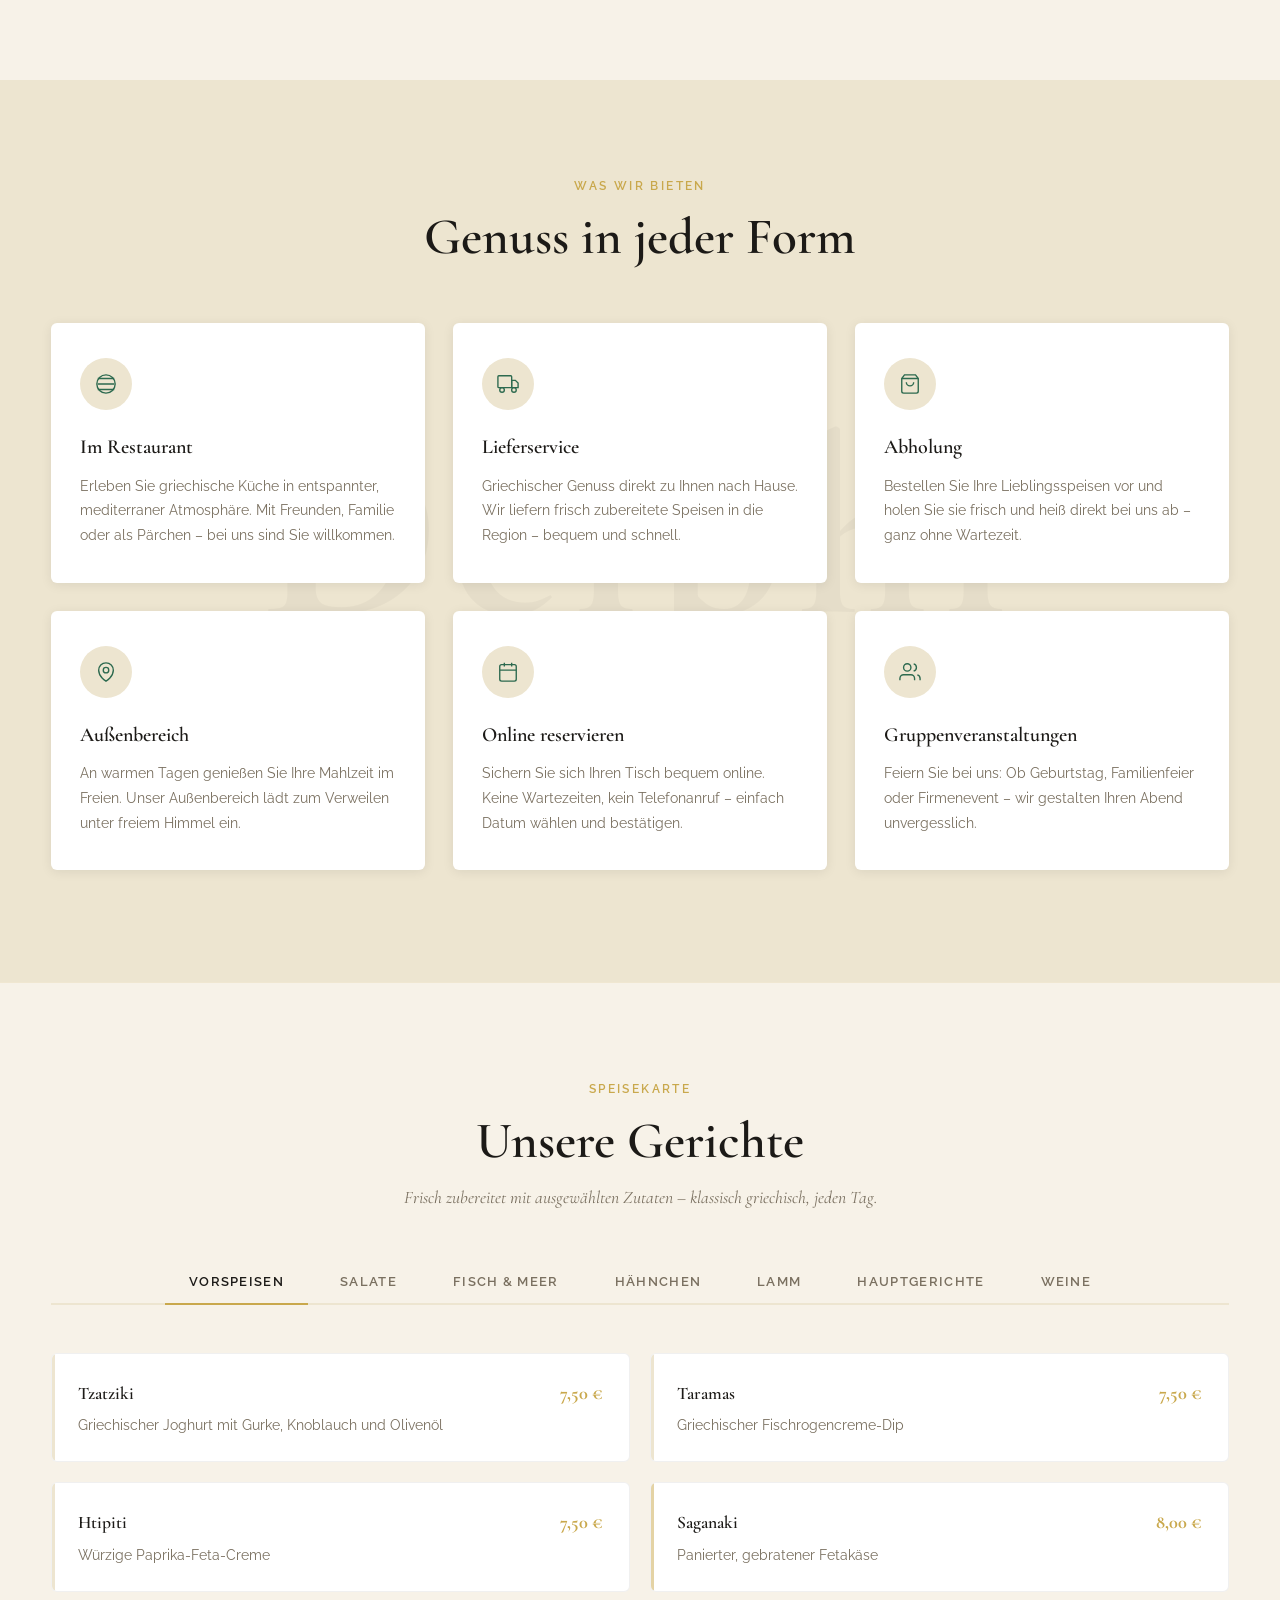
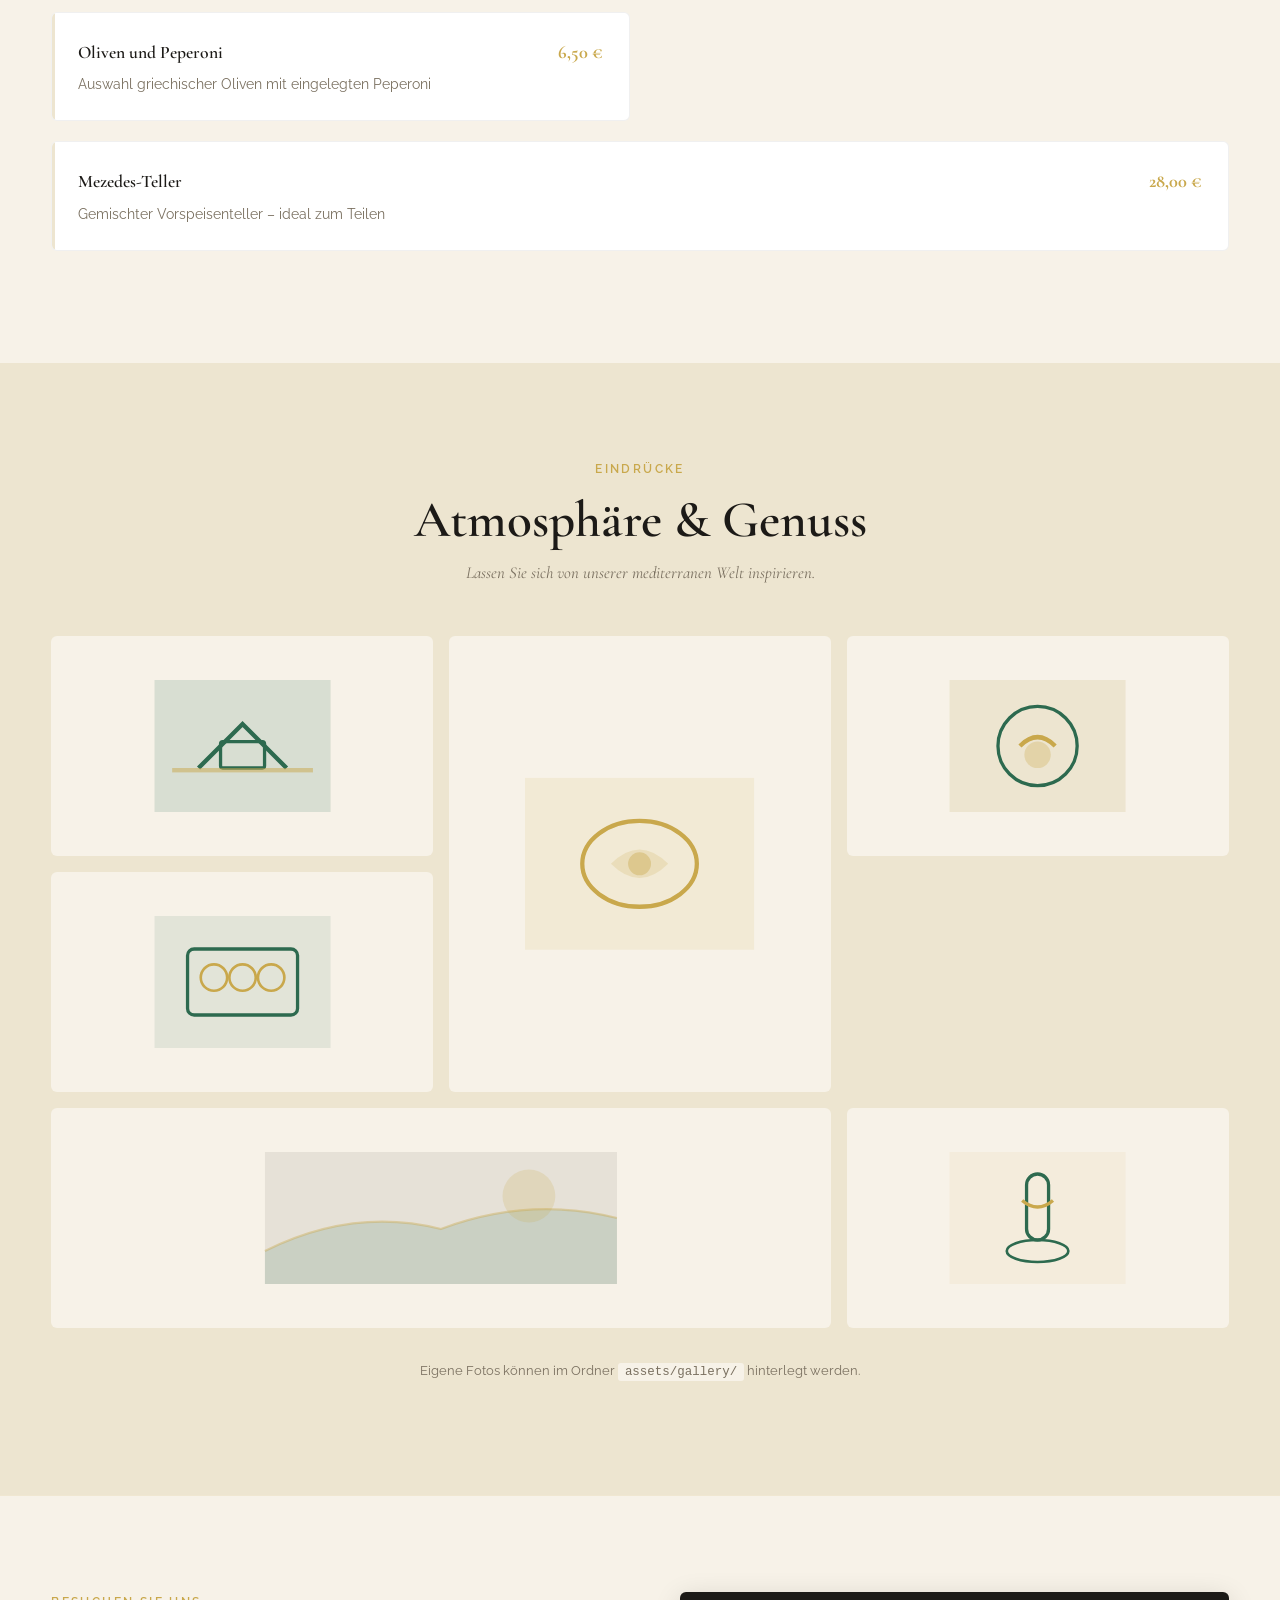
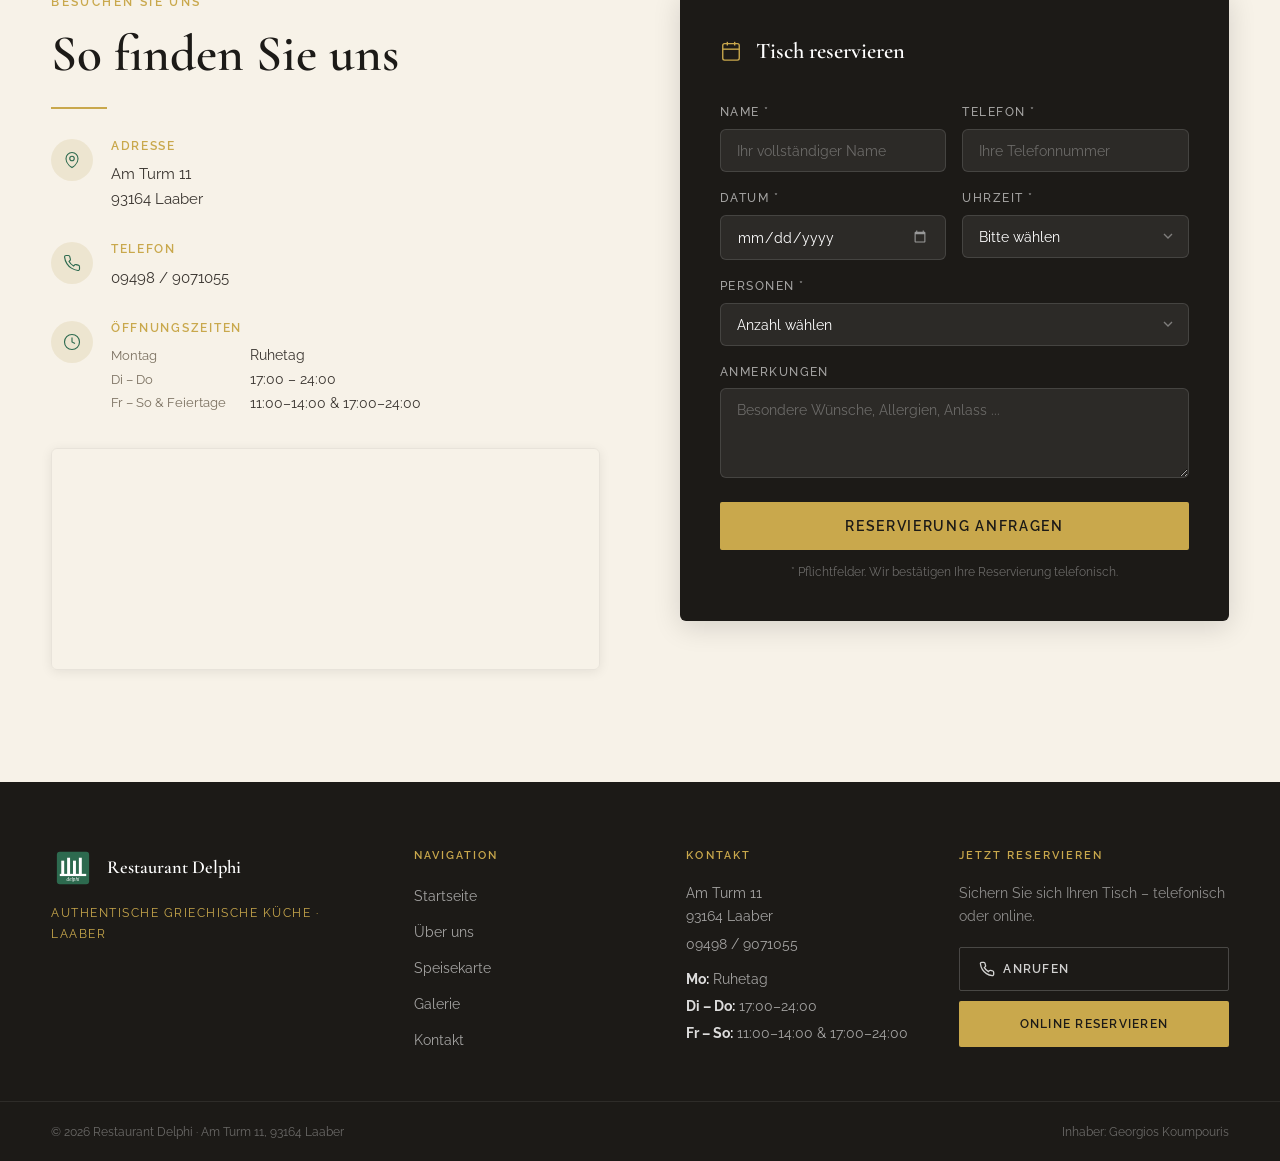
==== commit 0ba2b8fe: "Schritt 5: Mobile Optimierung, Feinschliff & Bugfixing HTML: - Skip-Link für Tastaturnutzer (Accessi" ====
--- a/index.html
+++ b/index.html
@@ -3,7 +3,14 @@
 <head>
   <meta charset="UTF-8" />
   <meta name="viewport" content="width=device-width, initial-scale=1.0" />
-  <meta name="description" content="Restaurant Delphi in Laaber – Authentische griechische Küche. Reservierungen, Speisekarte und Kontakt." />
+  <meta name="description" content="Restaurant Delphi in Laaber – Authentische griechische Küche. Tisch reservieren, Speisekarte ansehen. Am Turm 11, 93164 Laaber. Tel: 09498/9071055" />
+
+  <!-- Open Graph -->
+  <meta property="og:title"       content="Restaurant Delphi Laaber – Griechische Küche" />
+  <meta property="og:description" content="Authentische griechische Küche in Laaber. Reservierungen, Speisekarte und Öffnungszeiten." />
+  <meta property="og:type"        content="restaurant" />
+  <meta property="og:image"       content="assets/hero-delphi.png" />
+
   <title>Restaurant Delphi Laaber – Griechische Küche</title>
   <link rel="stylesheet" href="style.css" />
   <link rel="preconnect" href="https://fonts.googleapis.com" />
@@ -12,8 +19,11 @@
 </head>
 <body>
 
+  <!-- Skip to main content (Accessibility) -->
+  <a href="#about" class="skip-link">Zum Inhalt springen</a>
+
   <!-- ===== HEADER / NAVIGATION ===== -->
-  <header class="site-header" id="site-header">
+  <header class="site-header at-top" id="site-header">
     <div class="header-inner">
 
       <a href="#home" class="logo" aria-label="Restaurant Delphi – Startseite">
@@ -58,6 +68,11 @@
 
   <!-- ===== MOBILE NAV OVERLAY ===== -->
   <div class="mobile-overlay" id="mobile-overlay" aria-hidden="true">
+    <button class="mobile-close" id="mobile-close" aria-label="Menü schließen">
+      <svg viewBox="0 0 24 24" fill="none" stroke="currentColor" stroke-width="2" aria-hidden="true">
+        <path d="M18 6L6 18M6 6l12 12"/>
+      </svg>
+    </button>
     <nav aria-label="Mobile Navigation">
       <ul class="mobile-nav-list">
         <li><a href="#home" class="mobile-nav-link">Start</a></li>
@@ -914,11 +929,18 @@
 
     <div class="footer-bottom">
       <div class="container footer-bottom-inner">
-        <p>&copy; 2025 Restaurant Delphi · Am Turm 11, 93164 Laaber</p>
+        <p>&copy; <span id="footer-year">2026</span> Restaurant Delphi · Am Turm 11, 93164 Laaber</p>
         <p class="footer-credits">Inhaber: Georgios Koumpouris</p>
       </div>
     </div>
   </footer>
+
+  <!-- Back to Top -->
+  <button class="back-to-top" id="back-to-top" aria-label="Nach oben scrollen">
+    <svg viewBox="0 0 24 24" fill="none" stroke="currentColor" stroke-width="2" aria-hidden="true">
+      <path d="M12 19V5M5 12l7-7 7 7"/>
+    </svg>
+  </button>
 
   <script src="script.js"></script>
 </body>
--- a/style.css
+++ b/style.css
@@ -45,6 +45,75 @@
 a   { color: inherit; text-decoration: none; }
 ul  { list-style: none; }
 
+/* Scroll offset so fixed header never hides section headings */
+section[id] { scroll-margin-top: var(--header-h); }
+
+/* ---- Focus styles (keyboard navigation) ------------------- */
+:focus-visible {
+  outline: 2px solid var(--clr-gold);
+  outline-offset: 3px;
+  border-radius: 2px;
+}
+
+/* ---- Skip to content -------------------------------------- */
+.skip-link {
+  position: absolute;
+  top: -100px;
+  left: 1rem;
+  z-index: 9999;
+  background: var(--clr-gold);
+  color: var(--clr-dark);
+  padding: .5rem 1.2rem;
+  border-radius: var(--radius);
+  font-size: .85rem;
+  font-weight: 600;
+  font-family: var(--font-sans);
+  transition: top .2s;
+}
+.skip-link:focus { top: 1rem; }
+
+/* ---- Back to Top ------------------------------------------ */
+.back-to-top {
+  position: fixed;
+  bottom: 2rem;
+  right: 2rem;
+  z-index: 800;
+  width: 48px;
+  height: 48px;
+  border-radius: 50%;
+  background: var(--clr-dark);
+  color: var(--clr-white);
+  border: 2px solid rgba(255,255,255,.15);
+  display: flex;
+  align-items: center;
+  justify-content: center;
+  cursor: pointer;
+  opacity: 0;
+  transform: translateY(16px);
+  transition: opacity var(--transition), transform var(--transition), background var(--transition);
+  pointer-events: none;
+}
+.back-to-top.visible {
+  opacity: 1;
+  transform: translateY(0);
+  pointer-events: all;
+}
+.back-to-top:hover { background: var(--clr-green); border-color: transparent; }
+.back-to-top svg   { width: 20px; height: 20px; }
+
+/* ---- Reduced motion ---------------------------------------- */
+@media (prefers-reduced-motion: reduce) {
+  *, *::before, *::after {
+    animation-duration: .01ms !important;
+    transition-duration: .01ms !important;
+  }
+  html { scroll-behavior: auto; }
+  .reveal {
+    opacity: 1 !important;
+    transform: none !important;
+  }
+}
+
 /* ---- Utility ---------------------------------------------- */
 .container {
   width: min(1200px, 92%);
@@ -282,6 +351,25 @@
   pointer-events: all;
 }
 
+.mobile-close {
+  position: absolute;
+  top: 1.5rem;
+  right: 1.5rem;
+  background: rgba(255,255,255,.08);
+  border: 1px solid rgba(255,255,255,.15);
+  color: var(--clr-white);
+  width: 44px;
+  height: 44px;
+  border-radius: 50%;
+  display: flex;
+  align-items: center;
+  justify-content: center;
+  cursor: pointer;
+  transition: background var(--transition);
+}
+.mobile-close:hover { background: rgba(201,168,76,.3); }
+.mobile-close svg   { width: 18px; height: 18px; }
+
 .mobile-nav-list {
   display: flex;
   flex-direction: column;
@@ -329,6 +417,8 @@
   align-items: center;
   justify-content: center;
   overflow: hidden;
+  /* fallback if image missing */
+  background: linear-gradient(135deg, #1C3A2A 0%, #2D6A4F 50%, #1C1A17 100%);
 }
 
 .hero-image-wrap {
@@ -342,13 +432,14 @@
   height: 100%;
   object-fit: cover;
   object-position: center 30%;
-  transform: scale(1.06);
-  animation: heroZoom 12s ease-out forwards;
+  transform-origin: center center;
+  will-change: transform;
+  animation: heroZoom 14s ease-out forwards;
 }
 
 @keyframes heroZoom {
-  from { transform: scale(1.06); }
-  to   { transform: scale(1.0);  }
+  from { transform: scale(1.08) translateY(0); }
+  to   { transform: scale(1.0)  translateY(0); }
 }
 
 /* Multi-layer overlay: bottom heavy for text legibility */
@@ -1490,7 +1581,8 @@
     align-items: center;
   }
 
-  .btn { width: 100%; max-width: 280px; justify-content: center; }
+  /* Hero buttons full-width on mobile */
+  .hero-actions .btn { width: 100%; max-width: 300px; justify-content: center; }
 
   /* About */
   .about-grid {
@@ -1566,4 +1658,27 @@
   .reservation-card { padding: 1.5rem 1.1rem; }
   .lightbox-prev { left: .5rem; }
   .lightbox-next { right: .5rem; }
-}
+  .back-to-top { bottom: 1rem; right: 1rem; width: 42px; height: 42px; }
+  .hero-title { font-size: clamp(2.4rem, 13vw, 4rem); }
+}
+
+/* ---- Section dividers (subtle gold line) ------------------ */
+.about-section,
+.menu-section,
+.contact-section {
+  border-top: 1px solid rgba(201,168,76,.15);
+}
+
+/* ---- Print: show menu cleanly ----------------------------- */
+@media print {
+  .site-header, .hero, .gallery-section,
+  .contact-section, .site-footer,
+  .menu-tabs, .back-to-top { display: none !important; }
+
+  .menu-section { padding: 0; }
+  .menu-panel[hidden] { display: block !important; }
+  .menu-grid { grid-template-columns: 1fr 1fr; }
+
+  body { background: white; color: black; }
+  .menu-item { border: 1px solid #ccc; break-inside: avoid; }
+}
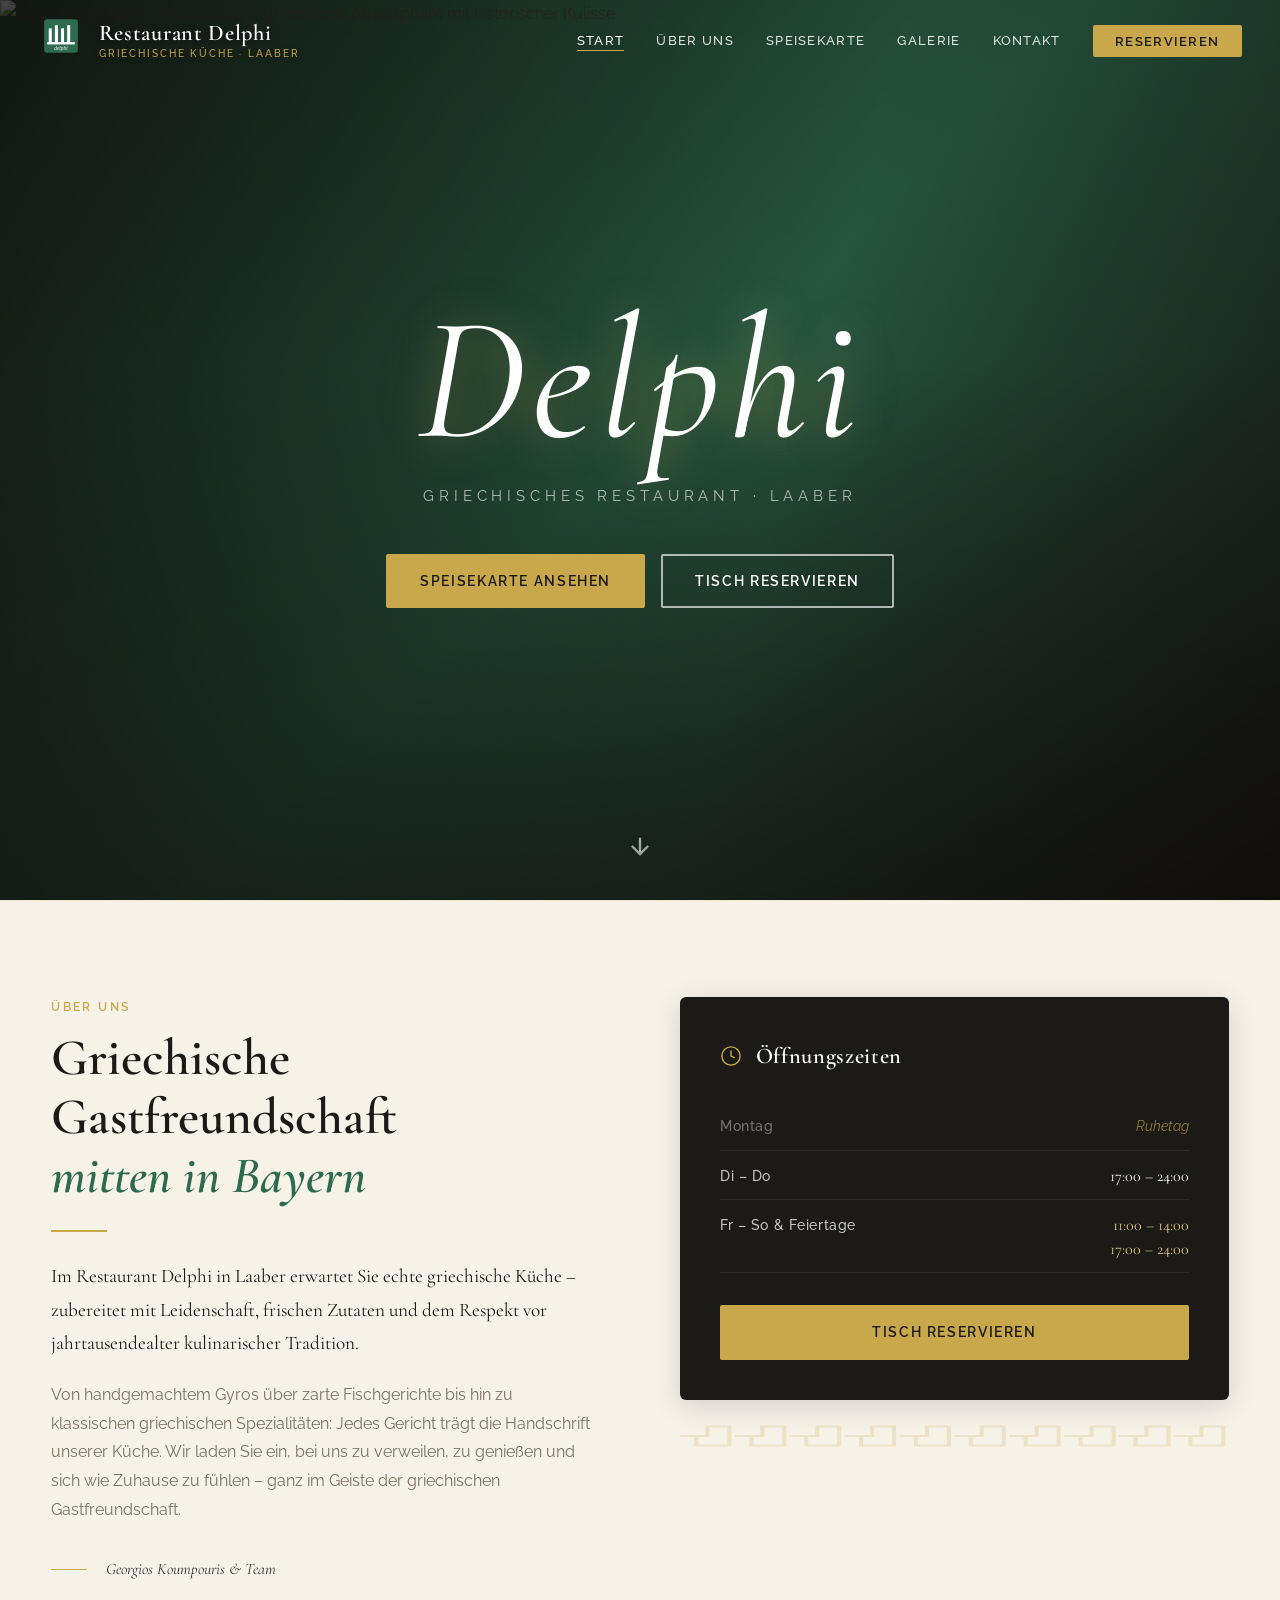
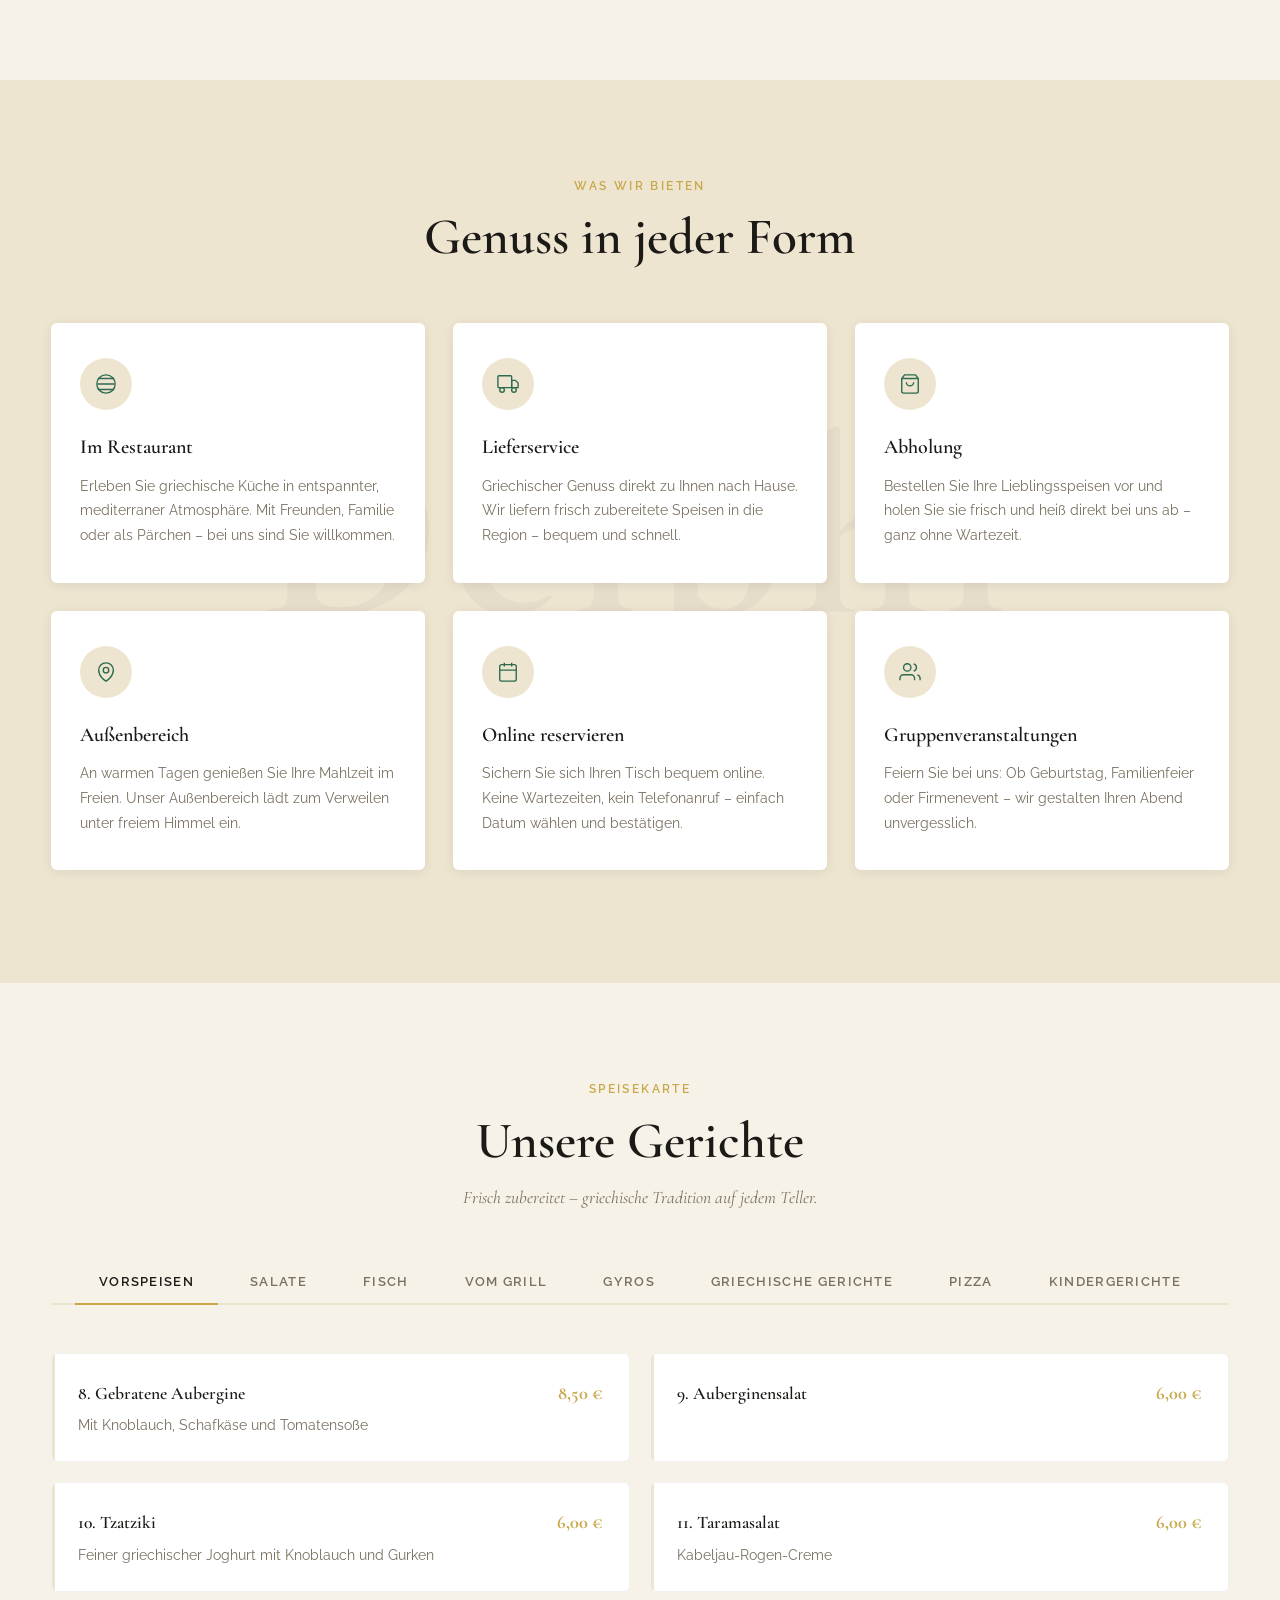
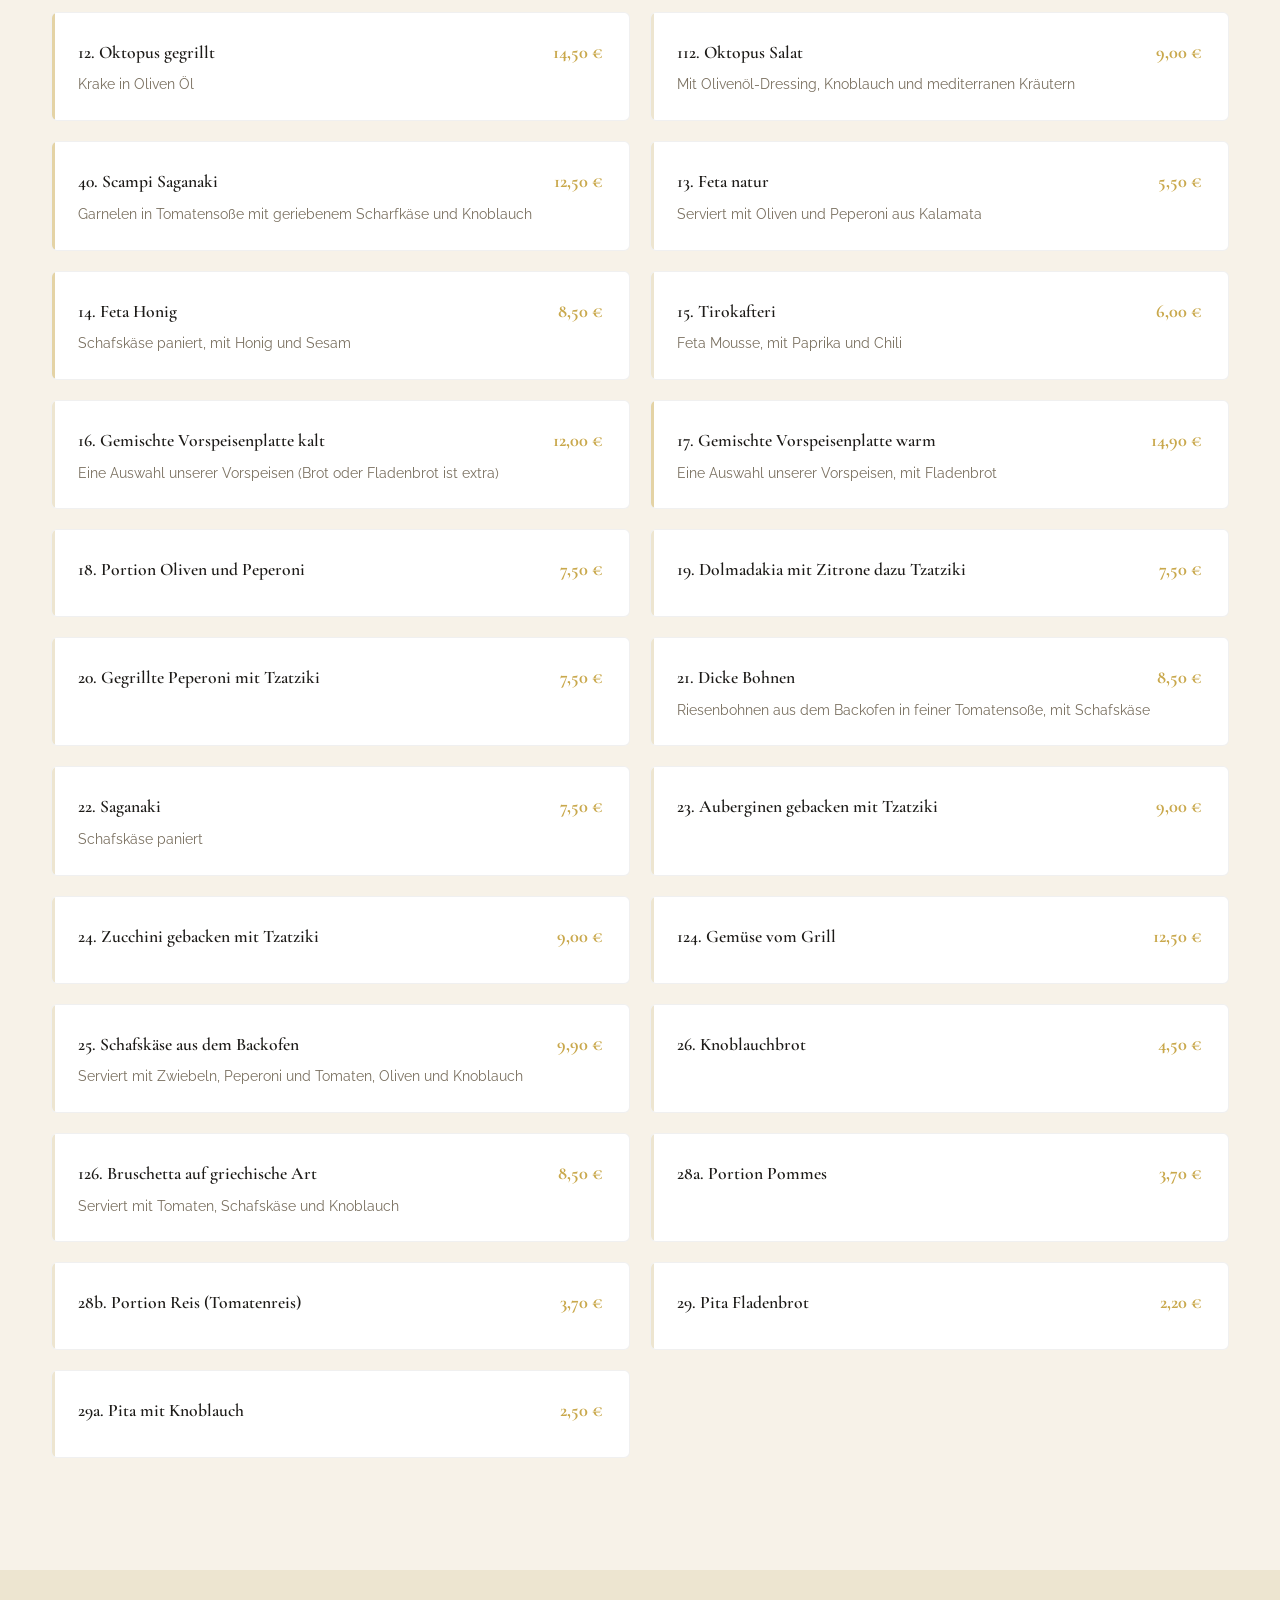
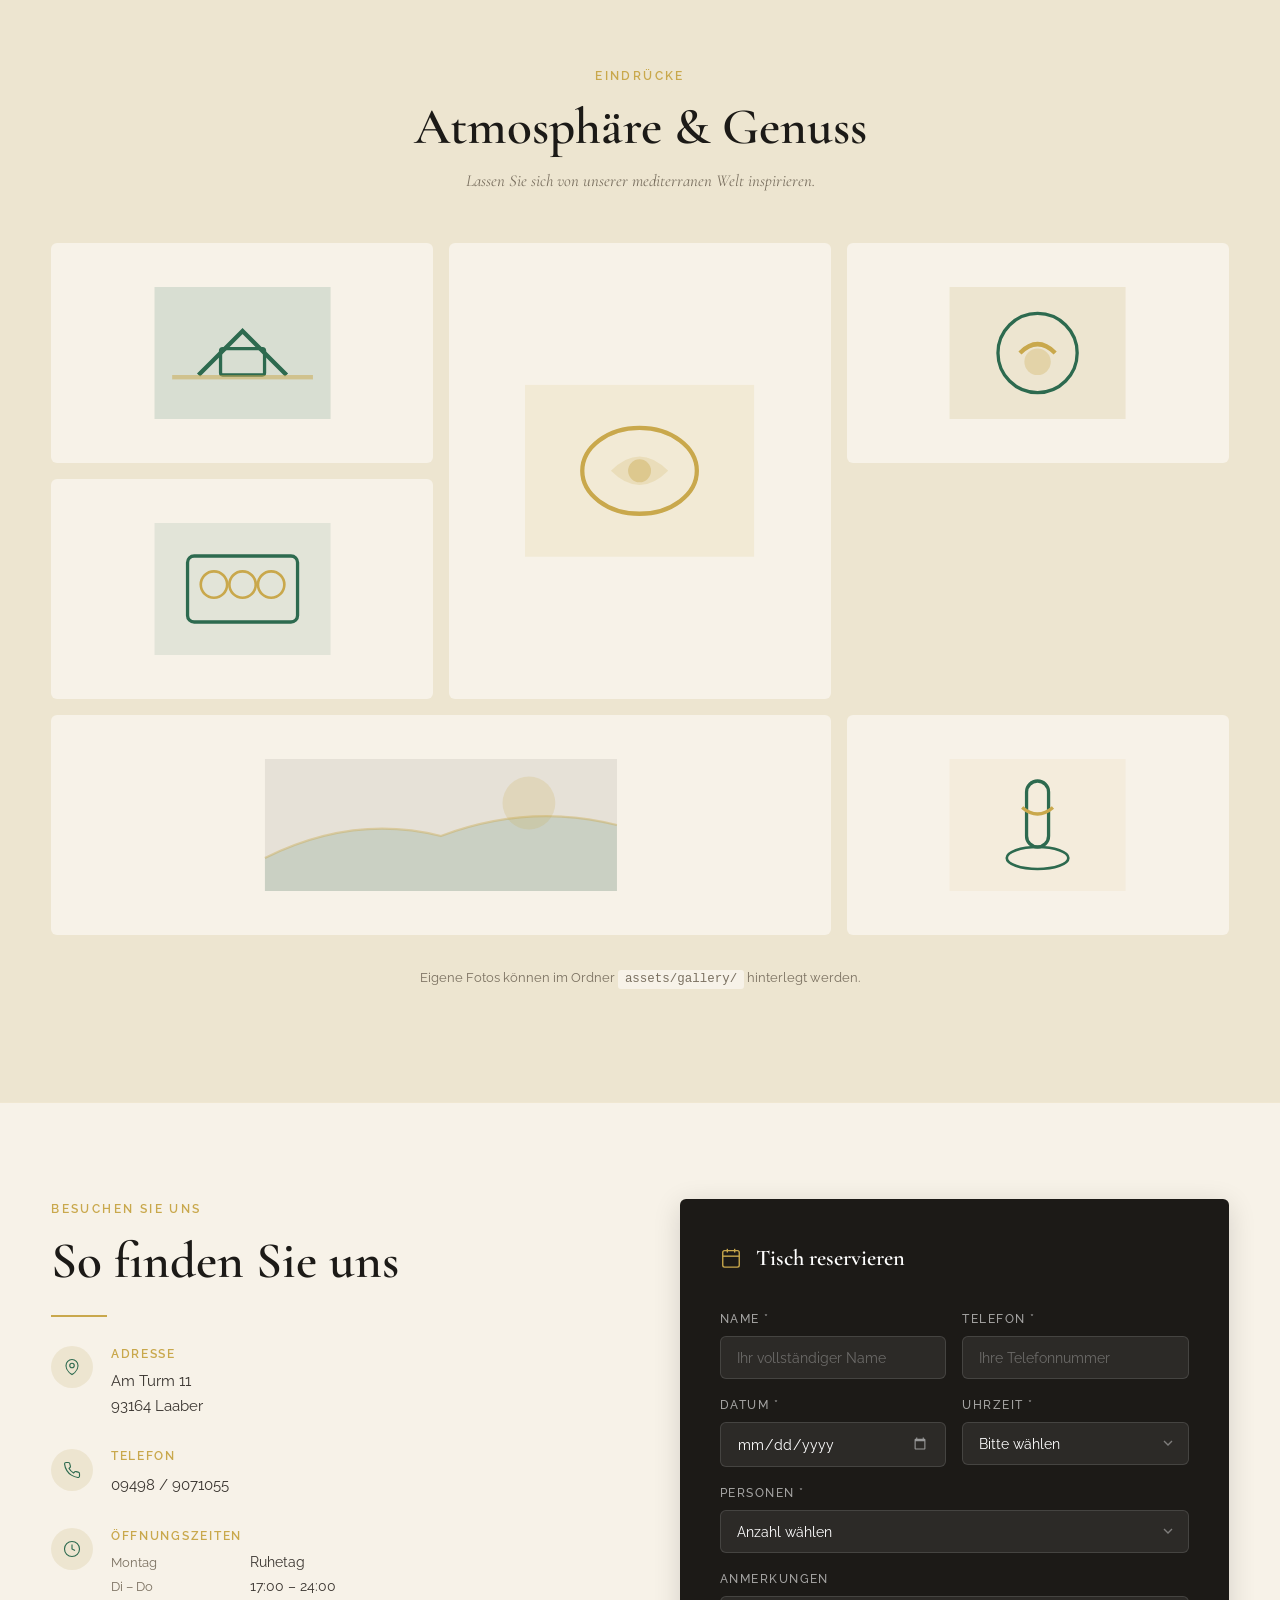
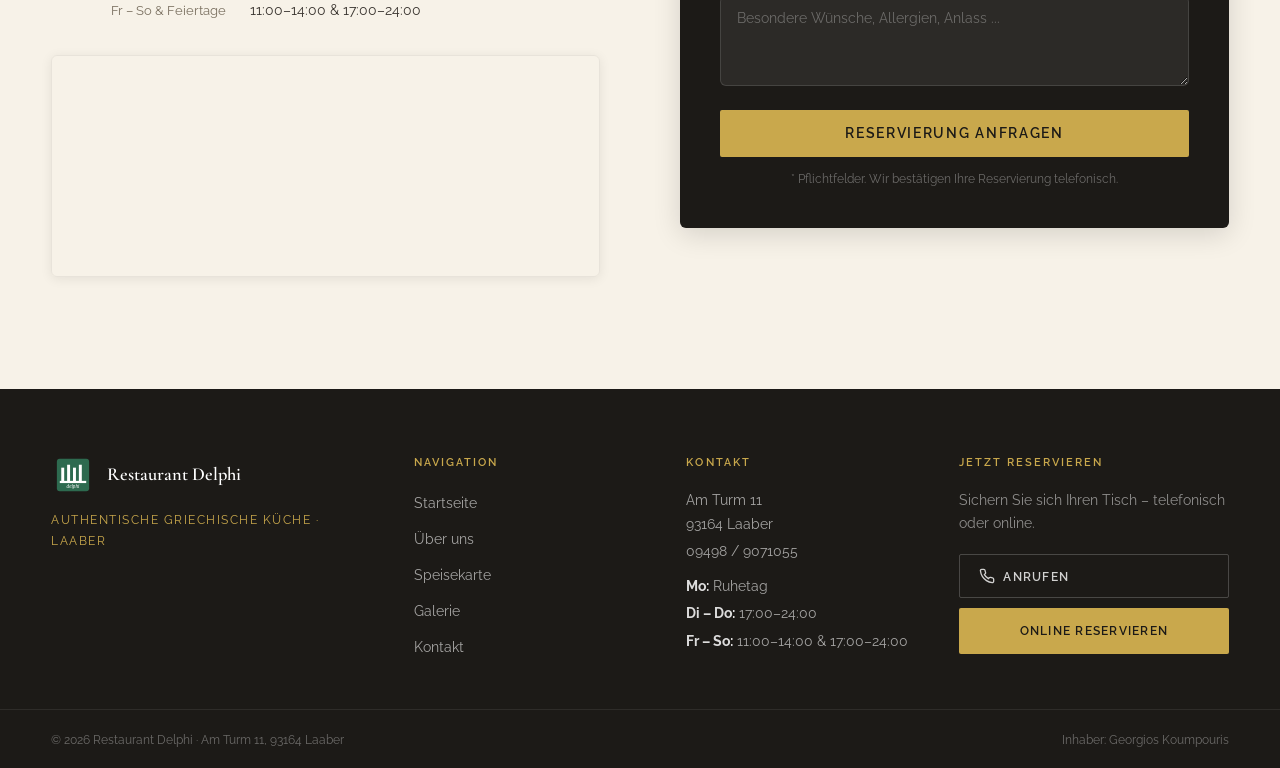
==== commit a293a093: "Hero, Logo und vollständige Speisekarte überarbeitet Hero: - Großes Logo-Overlay entfernt (nur noch " ====
--- a/index.html
+++ b/index.html
@@ -101,14 +101,8 @@
       </div>
 
       <div class="hero-content">
-        <p class="hero-eyebrow">Willkommen im</p>
-        <h1 class="hero-title">Restaurant<br /><em>Delphi</em></h1>
-        <div class="hero-divider" aria-hidden="true">
-          <span></span>
-          <svg viewBox="0 0 24 24" fill="currentColor"><path d="M12 2C6.48 2 2 6.48 2 12s4.48 10 10 10 10-4.48 10-10S17.52 2 12 2zm0 18c-4.41 0-8-3.59-8-8s3.59-8 8-8 8 3.59 8 8-3.59 8-8 8zm-1-13h2v6h-2zm0 8h2v2h-2z"/></svg>
-          <span></span>
-        </div>
-        <p class="hero-subtitle">Authentische griechische Küche<br />inspiriert von Tradition</p>
+        <h1 class="hero-title"><em>Delphi</em></h1>
+        <p class="hero-location">Griechisches Restaurant · Laaber</p>
         <div class="hero-actions">
           <a href="#menu" class="btn btn-primary">Speisekarte ansehen</a>
           <a href="#reservation" class="btn btn-outline">Tisch reservieren</a>
@@ -288,311 +282,172 @@
         <div class="menu-header reveal">
           <span class="section-label">Speisekarte</span>
           <h2 class="section-title">Unsere Gerichte</h2>
-          <p class="menu-intro">Frisch zubereitet mit ausgewählten Zutaten – klassisch griechisch, jeden Tag.</p>
-        </div>
-
-        <!-- Tab Navigation -->
+          <p class="menu-intro">Frisch zubereitet – griechische Tradition auf jedem Teller.</p>
+        </div>
+
         <div class="menu-tabs" role="tablist" aria-label="Speisekarten-Kategorien">
           <button class="menu-tab active" role="tab" aria-selected="true"  aria-controls="tab-vorspeisen" data-tab="vorspeisen">Vorspeisen</button>
           <button class="menu-tab"        role="tab" aria-selected="false" aria-controls="tab-salate"     data-tab="salate">Salate</button>
-          <button class="menu-tab"        role="tab" aria-selected="false" aria-controls="tab-fisch"      data-tab="fisch">Fisch &amp; Meer</button>
-          <button class="menu-tab"        role="tab" aria-selected="false" aria-controls="tab-haehnchen"  data-tab="haehnchen">Hähnchen</button>
-          <button class="menu-tab"        role="tab" aria-selected="false" aria-controls="tab-lamm"       data-tab="lamm">Lamm</button>
-          <button class="menu-tab"        role="tab" aria-selected="false" aria-controls="tab-hauptgang"  data-tab="hauptgang">Hauptgerichte</button>
-          <button class="menu-tab"        role="tab" aria-selected="false" aria-controls="tab-weine"      data-tab="weine">Weine</button>
+          <button class="menu-tab"        role="tab" aria-selected="false" aria-controls="tab-fisch"      data-tab="fisch">Fisch</button>
+          <button class="menu-tab"        role="tab" aria-selected="false" aria-controls="tab-grill"      data-tab="grill">Vom Grill</button>
+          <button class="menu-tab"        role="tab" aria-selected="false" aria-controls="tab-gyros"      data-tab="gyros">Gyros</button>
+          <button class="menu-tab"        role="tab" aria-selected="false" aria-controls="tab-griechisch" data-tab="griechisch">Griechische Gerichte</button>
+          <button class="menu-tab"        role="tab" aria-selected="false" aria-controls="tab-pizza"      data-tab="pizza">Pizza</button>
+          <button class="menu-tab"        role="tab" aria-selected="false" aria-controls="tab-kinder"     data-tab="kinder">Kindergerichte</button>
         </div>
 
         <!-- ── VORSPEISEN ── -->
         <div class="menu-panel active" id="tab-vorspeisen" role="tabpanel">
           <div class="menu-grid">
-
-            <article class="menu-item">
-              <div class="menu-item-header">
-                <h3 class="menu-item-name">Tzatziki</h3>
-                <span class="menu-item-price">7,50 €</span>
-              </div>
-              <p class="menu-item-desc">Griechischer Joghurt mit Gurke, Knoblauch und Olivenöl</p>
-            </article>
-
-            <article class="menu-item">
-              <div class="menu-item-header">
-                <h3 class="menu-item-name">Taramas</h3>
-                <span class="menu-item-price">7,50 €</span>
-              </div>
-              <p class="menu-item-desc">Griechischer Fischrogencreme-Dip</p>
-            </article>
-
-            <article class="menu-item">
-              <div class="menu-item-header">
-                <h3 class="menu-item-name">Htipiti</h3>
-                <span class="menu-item-price">7,50 €</span>
-              </div>
-              <p class="menu-item-desc">Würzige Paprika-Feta-Creme</p>
-            </article>
-
-            <article class="menu-item menu-item--featured">
-              <div class="menu-item-header">
-                <h3 class="menu-item-name">Saganaki</h3>
-                <span class="menu-item-price">8,00 €</span>
-              </div>
-              <p class="menu-item-desc">Panierter, gebratener Fetakäse</p>
-            </article>
-
-            <article class="menu-item">
-              <div class="menu-item-header">
-                <h3 class="menu-item-name">Oliven und Peperoni</h3>
-                <span class="menu-item-price">6,50 €</span>
-              </div>
-              <p class="menu-item-desc">Auswahl griechischer Oliven mit eingelegten Peperoni</p>
-            </article>
-
-            <article class="menu-item menu-item--wide">
-              <div class="menu-item-header">
-                <h3 class="menu-item-name">Mezedes-Teller</h3>
-                <span class="menu-item-price">28,00 €</span>
-              </div>
-              <p class="menu-item-desc">Gemischter Vorspeisenteller – ideal zum Teilen</p>
-            </article>
-
+            <article class="menu-item"><div class="menu-item-header"><h3 class="menu-item-name">8. Gebratene Aubergine</h3><span class="menu-item-price">8,50 €</span></div><p class="menu-item-desc">Mit Knoblauch, Schafkäse und Tomatensoße</p></article>
+            <article class="menu-item"><div class="menu-item-header"><h3 class="menu-item-name">9. Auberginensalat</h3><span class="menu-item-price">6,00 €</span></div></article>
+            <article class="menu-item"><div class="menu-item-header"><h3 class="menu-item-name">10. Tzatziki</h3><span class="menu-item-price">6,00 €</span></div><p class="menu-item-desc">Feiner griechischer Joghurt mit Knoblauch und Gurken</p></article>
+            <article class="menu-item"><div class="menu-item-header"><h3 class="menu-item-name">11. Taramasalat</h3><span class="menu-item-price">6,00 €</span></div><p class="menu-item-desc">Kabeljau-Rogen-Creme</p></article>
+            <article class="menu-item menu-item--featured"><div class="menu-item-header"><h3 class="menu-item-name">12. Oktopus gegrillt</h3><span class="menu-item-price">14,50 €</span></div><p class="menu-item-desc">Krake in Oliven Öl</p></article>
+            <article class="menu-item"><div class="menu-item-header"><h3 class="menu-item-name">112. Oktopus Salat</h3><span class="menu-item-price">9,00 €</span></div><p class="menu-item-desc">Mit Olivenöl-Dressing, Knoblauch und mediterranen Kräutern</p></article>
+            <article class="menu-item menu-item--featured"><div class="menu-item-header"><h3 class="menu-item-name">40. Scampi Saganaki</h3><span class="menu-item-price">12,50 €</span></div><p class="menu-item-desc">Garnelen in Tomatensoße mit geriebenem Scharfkäse und Knoblauch</p></article>
+            <article class="menu-item"><div class="menu-item-header"><h3 class="menu-item-name">13. Feta natur</h3><span class="menu-item-price">5,50 €</span></div><p class="menu-item-desc">Serviert mit Oliven und Peperoni aus Kalamata</p></article>
+            <article class="menu-item menu-item--featured"><div class="menu-item-header"><h3 class="menu-item-name">14. Feta Honig</h3><span class="menu-item-price">8,50 €</span></div><p class="menu-item-desc">Schafskäse paniert, mit Honig und Sesam</p></article>
+            <article class="menu-item"><div class="menu-item-header"><h3 class="menu-item-name">15. Tirokafteri</h3><span class="menu-item-price">6,00 €</span></div><p class="menu-item-desc">Feta Mousse, mit Paprika und Chili</p></article>
+            <article class="menu-item"><div class="menu-item-header"><h3 class="menu-item-name">16. Gemischte Vorspeisenplatte kalt</h3><span class="menu-item-price">12,00 €</span></div><p class="menu-item-desc">Eine Auswahl unserer Vorspeisen (Brot oder Fladenbrot ist extra)</p></article>
+            <article class="menu-item menu-item--featured"><div class="menu-item-header"><h3 class="menu-item-name">17. Gemischte Vorspeisenplatte warm</h3><span class="menu-item-price">14,90 €</span></div><p class="menu-item-desc">Eine Auswahl unserer Vorspeisen, mit Fladenbrot</p></article>
+            <article class="menu-item"><div class="menu-item-header"><h3 class="menu-item-name">18. Portion Oliven und Peperoni</h3><span class="menu-item-price">7,50 €</span></div></article>
+            <article class="menu-item"><div class="menu-item-header"><h3 class="menu-item-name">19. Dolmadakia mit Zitrone dazu Tzatziki</h3><span class="menu-item-price">7,50 €</span></div></article>
+            <article class="menu-item"><div class="menu-item-header"><h3 class="menu-item-name">20. Gegrillte Peperoni mit Tzatziki</h3><span class="menu-item-price">7,50 €</span></div></article>
+            <article class="menu-item"><div class="menu-item-header"><h3 class="menu-item-name">21. Dicke Bohnen</h3><span class="menu-item-price">8,50 €</span></div><p class="menu-item-desc">Riesenbohnen aus dem Backofen in feiner Tomatensoße, mit Schafskäse</p></article>
+            <article class="menu-item"><div class="menu-item-header"><h3 class="menu-item-name">22. Saganaki</h3><span class="menu-item-price">7,50 €</span></div><p class="menu-item-desc">Schafskäse paniert</p></article>
+            <article class="menu-item"><div class="menu-item-header"><h3 class="menu-item-name">23. Auberginen gebacken mit Tzatziki</h3><span class="menu-item-price">9,00 €</span></div></article>
+            <article class="menu-item"><div class="menu-item-header"><h3 class="menu-item-name">24. Zucchini gebacken mit Tzatziki</h3><span class="menu-item-price">9,00 €</span></div></article>
+            <article class="menu-item"><div class="menu-item-header"><h3 class="menu-item-name">124. Gemüse vom Grill</h3><span class="menu-item-price">12,50 €</span></div></article>
+            <article class="menu-item"><div class="menu-item-header"><h3 class="menu-item-name">25. Schafskäse aus dem Backofen</h3><span class="menu-item-price">9,90 €</span></div><p class="menu-item-desc">Serviert mit Zwiebeln, Peperoni und Tomaten, Oliven und Knoblauch</p></article>
+            <article class="menu-item"><div class="menu-item-header"><h3 class="menu-item-name">26. Knoblauchbrot</h3><span class="menu-item-price">4,50 €</span></div></article>
+            <article class="menu-item"><div class="menu-item-header"><h3 class="menu-item-name">126. Bruschetta auf griechische Art</h3><span class="menu-item-price">8,50 €</span></div><p class="menu-item-desc">Serviert mit Tomaten, Schafskäse und Knoblauch</p></article>
+            <article class="menu-item"><div class="menu-item-header"><h3 class="menu-item-name">28a. Portion Pommes</h3><span class="menu-item-price">3,70 €</span></div></article>
+            <article class="menu-item"><div class="menu-item-header"><h3 class="menu-item-name">28b. Portion Reis (Tomatenreis)</h3><span class="menu-item-price">3,70 €</span></div></article>
+            <article class="menu-item"><div class="menu-item-header"><h3 class="menu-item-name">29. Pita Fladenbrot</h3><span class="menu-item-price">2,20 €</span></div></article>
+            <article class="menu-item"><div class="menu-item-header"><h3 class="menu-item-name">29a. Pita mit Knoblauch</h3><span class="menu-item-price">2,50 €</span></div></article>
           </div>
         </div>
 
         <!-- ── SALATE ── -->
         <div class="menu-panel" id="tab-salate" role="tabpanel" hidden>
           <div class="menu-grid">
-
-            <article class="menu-item">
-              <div class="menu-item-header">
-                <h3 class="menu-item-name">Oktopus-Salat</h3>
-                <span class="menu-item-price">10,00 €</span>
-              </div>
-              <p class="menu-item-desc">Zarter Tintenfisch auf gemischtem Salat</p>
-            </article>
-
-            <article class="menu-item">
-              <div class="menu-item-header">
-                <h3 class="menu-item-name">Thunfischsalat</h3>
-                <span class="menu-item-price">12,00 €</span>
-              </div>
-              <p class="menu-item-desc">Thunfisch mit Olivenöl und Zwiebeln auf frischem Salat</p>
-            </article>
-
-            <article class="menu-item menu-item--featured">
-              <div class="menu-item-header">
-                <h3 class="menu-item-name">Gyros Salat</h3>
-                <span class="menu-item-price">13,50 €</span>
-              </div>
-              <p class="menu-item-desc">Gemischter Salat mit saftigem Gyros</p>
-            </article>
-
-            <article class="menu-item menu-item--featured">
-              <div class="menu-item-header">
-                <h3 class="menu-item-name">Hähnchen Salat</h3>
-                <span class="menu-item-price">14,50 €</span>
-              </div>
-              <p class="menu-item-desc">Gemischter Salat mit gebratenen Hähnchenstreifen</p>
-            </article>
-
-          </div>
-        </div>
-
-        <!-- ── FISCH & MEER ── -->
+            <article class="menu-item menu-item--featured"><div class="menu-item-header"><h3 class="menu-item-name">1. Hähnchen Salat</h3><span class="menu-item-price">14,50 €</span></div><p class="menu-item-desc">Gemischter Salat mit gebratenen Hänchenstreifen</p></article>
+            <article class="menu-item menu-item--featured"><div class="menu-item-header"><h3 class="menu-item-name">01. Gyros Salat</h3><span class="menu-item-price">13,50 €</span></div><p class="menu-item-desc">Gemischter Salat mit feinstem Gyros</p></article>
+            <article class="menu-item"><div class="menu-item-header"><h3 class="menu-item-name">2. Thunfischsalat</h3><span class="menu-item-price">12,00 €</span></div><p class="menu-item-desc">Gemischter Salat mit Thunfisch, Oliven Öl, Zwiebeln</p></article>
+            <article class="menu-item"><div class="menu-item-header"><h3 class="menu-item-name">3. Griechischer Bauernsalat</h3><span class="menu-item-price">13,00 €</span></div><p class="menu-item-desc">Strauchtomaten, Gurken, Zwiebeln, Schafkäse, Oliven</p></article>
+            <article class="menu-item"><div class="menu-item-header"><h3 class="menu-item-name">4. Kleiner Griechischer Bauernsalat</h3><span class="menu-item-price">8,00 €</span></div><p class="menu-item-desc">Strauchtomaten, Gurken, Zwiebeln, Schafkäse, Oliven</p></article>
+            <article class="menu-item menu-item--featured"><div class="menu-item-header"><h3 class="menu-item-name">5. Salat Scampi</h3><span class="menu-item-price">15,50 €</span></div><p class="menu-item-desc">Gemischter Salat mit Garnelen und Dressing</p></article>
+            <article class="menu-item"><div class="menu-item-header"><h3 class="menu-item-name">6. Kleine Gemischte Salat</h3><span class="menu-item-price">4,00 €</span></div></article>
+          </div>
+        </div>
+
+        <!-- ── FISCH ── -->
         <div class="menu-panel" id="tab-fisch" role="tabpanel" hidden>
           <div class="menu-grid">
-
-            <article class="menu-item">
-              <div class="menu-item-header">
-                <h3 class="menu-item-name">Calamari</h3>
-                <span class="menu-item-price">9,00 €</span>
-              </div>
-              <p class="menu-item-desc">Mit Pommes frites und Tzatziki</p>
-            </article>
-
-            <article class="menu-item menu-item--featured">
-              <div class="menu-item-header">
-                <h3 class="menu-item-name">Garnelenspaghetti</h3>
-                <span class="menu-item-price">15,90 €</span>
-              </div>
-              <p class="menu-item-desc">Garnelen mit Knoblauch, Ouzo und Tomatensauce</p>
-            </article>
-
-            <article class="menu-item">
-              <div class="menu-item-header">
-                <h3 class="menu-item-name">Fischplatte</h3>
-                <span class="menu-item-price">18,50 €</span>
-              </div>
-              <p class="menu-item-desc">Seehecht, Calamari, Garnelen und Sardellen</p>
-            </article>
-
-            <article class="menu-item menu-item--wide">
-              <div class="menu-item-header">
-                <h3 class="menu-item-name">Fischplatte für 2 Personen</h3>
-                <span class="menu-item-price">45,00 €</span>
-              </div>
-              <p class="menu-item-desc">Große Auswahl frischer Fisch- und Meeresfrüchte – perfekt zum Teilen</p>
-            </article>
-
-            <article class="menu-item menu-item--wide">
-              <div class="menu-item-header">
-                <h3 class="menu-item-name">Fischplatte für 4 Personen</h3>
-                <span class="menu-item-price">90,00 €</span>
-              </div>
-              <p class="menu-item-desc">Das große Festessen für die ganze Gruppe</p>
-            </article>
-
-          </div>
-        </div>
-
-        <!-- ── HÄHNCHEN ── -->
-        <div class="menu-panel" id="tab-haehnchen" role="tabpanel" hidden>
+            <article class="menu-item menu-item--featured"><div class="menu-item-header"><h3 class="menu-item-name">130. Dorade Fillet</h3><span class="menu-item-price">19,50 €</span></div><p class="menu-item-desc">Gegrillt mit Gemüse, Reis und Salat</p></article>
+            <article class="menu-item"><div class="menu-item-header"><h3 class="menu-item-name">30. Baby Calamari gegrillt</h3><span class="menu-item-price">18,50 €</span></div><p class="menu-item-desc">Gegrillte Calamari mit Gemüse, Tzatziki, Reis und Salat</p></article>
+            <article class="menu-item"><div class="menu-item-header"><h3 class="menu-item-name">31. Calamari gebacken</h3><span class="menu-item-price">17,50 €</span></div><p class="menu-item-desc">Serviert mit Tzatziki, Pommes und Salat</p></article>
+            <article class="menu-item menu-item--featured"><div class="menu-item-header"><h3 class="menu-item-name">131. Santorini Teller</h3><span class="menu-item-price">27,50 €</span></div><p class="menu-item-desc">Gegrillt Baby Calamari & Oktopus mit Gemüse, Tzatziki, Reis und Salat</p></article>
+            <article class="menu-item"><div class="menu-item-header"><h3 class="menu-item-name">32. Sardellen paniert</h3><span class="menu-item-price">15,50 €</span></div><p class="menu-item-desc">Serviert mit Tzatziki, Pommes und Salat</p></article>
+            <article class="menu-item"><div class="menu-item-header"><h3 class="menu-item-name">33. Galeos</h3><span class="menu-item-price">16,50 €</span></div><p class="menu-item-desc">Seehecht paniert mit Tzatziki, Reis, Gemüse und Salat</p></article>
+            <article class="menu-item"><div class="menu-item-header"><h3 class="menu-item-name">34. Muscheln</h3><span class="menu-item-price">15,50 €</span></div><p class="menu-item-desc">Muscheln in Tomatensoße mit Knoblauch</p></article>
+            <article class="menu-item"><div class="menu-item-header"><h3 class="menu-item-name">35. Tropenzungenfilet</h3><span class="menu-item-price">17,00 €</span></div><p class="menu-item-desc">Gebacken mit Tzatziki, Reis, Gemüse und Salat</p></article>
+            <article class="menu-item"><div class="menu-item-header"><h3 class="menu-item-name">37. Garnelen vom Grill (5 Stück)</h3><span class="menu-item-price">19,50 €</span></div><p class="menu-item-desc">Serviert mit Reis, Gemüse und Salat</p></article>
+            <article class="menu-item"><div class="menu-item-header"><h3 class="menu-item-name">38. Veriateller</h3><span class="menu-item-price">17,50 €</span></div><p class="menu-item-desc">Paniertes Tropenzungenfilet und Calamari mit Tzatziki, Reis, Gemüse und Salat</p></article>
+            <article class="menu-item menu-item--featured"><div class="menu-item-header"><h3 class="menu-item-name">39. Mykonosteller</h3><span class="menu-item-price">18,50 €</span></div><p class="menu-item-desc">Seehecht, Calamari, Garnelen, Sardellen mit Tzatziki, Reis, Gemüse und Salat</p></article>
+            <article class="menu-item"><div class="menu-item-header"><h3 class="menu-item-name">41. Fischteller</h3><span class="menu-item-price">19,50 €</span></div><p class="menu-item-desc">Calamari, Garnelen und Sardellen mit Tzatziki, Reis, Gemüse und Salat</p></article>
+            <article class="menu-item menu-item--wide"><div class="menu-item-header"><h3 class="menu-item-name">42. Fischplatte für 2 Personen</h3><span class="menu-item-price">45,00 €</span></div></article>
+            <article class="menu-item menu-item--wide"><div class="menu-item-header"><h3 class="menu-item-name">43. Fischplatte für 4 Personen</h3><span class="menu-item-price">90,00 €</span></div></article>
+            <article class="menu-item"><div class="menu-item-header"><h3 class="menu-item-name">198. Garnelenspaghetti</h3><span class="menu-item-price">15,90 €</span></div><p class="menu-item-desc">Mit Garnelen, Knoblauch, Ouzo und Tomatensoße</p></article>
+          </div>
+        </div>
+
+        <!-- ── VOM GRILL ── -->
+        <div class="menu-panel" id="tab-grill" role="tabpanel" hidden>
           <div class="menu-grid">
-
-            <article class="menu-item">
-              <div class="menu-item-header">
-                <h3 class="menu-item-name">Hähnchenbrust mit Kräuterbutter</h3>
-                <span class="menu-item-price">12,50 €</span>
-              </div>
-              <p class="menu-item-desc">Zarte Hähnchenbrust mit aromatischer Kräuterbutter</p>
-            </article>
-
-            <article class="menu-item">
-              <div class="menu-item-header">
-                <h3 class="menu-item-name">Hähnchenbrust mit Champignon-Curry-Sauce</h3>
-                <span class="menu-item-price">13,50 €</span>
-              </div>
-              <p class="menu-item-desc">Hähnchenbrust in cremiger Champignon-Curry-Sauce</p>
-            </article>
-
-            <article class="menu-item menu-item--featured">
-              <div class="menu-item-header">
-                <h3 class="menu-item-name">Hähnchenbrust a la Chef</h3>
-                <span class="menu-item-price">14,50 €</span>
-              </div>
-              <p class="menu-item-desc">Mit Metaxa-Sauce und überbackenem Käse</p>
-            </article>
-
-            <article class="menu-item">
-              <div class="menu-item-header">
-                <h3 class="menu-item-name">Hähnchenschnitzel mit Metaxasoße</h3>
-                <span class="menu-item-price">22,50 €</span>
-              </div>
-              <p class="menu-item-desc">Knuspriges Hähnchenschnitzel mit der feinen Metaxa-Brandy-Sauce</p>
-            </article>
-
-          </div>
-        </div>
-
-        <!-- ── LAMM ── -->
-        <div class="menu-panel" id="tab-lamm" role="tabpanel" hidden>
+            <article class="menu-item"><div class="menu-item-header"><h3 class="menu-item-name">144. Rindleber vom Grill</h3><span class="menu-item-price">15,50 €</span></div><p class="menu-item-desc">Mit Reis, Zwiebeln, Tzatziki und Salat</p></article>
+            <article class="menu-item menu-item--featured"><div class="menu-item-header"><h3 class="menu-item-name">44. Souvlaki</h3><span class="menu-item-price">15,50 €</span></div><p class="menu-item-desc">2 Fleischspieße (Schwein) mit Tzatziki, Reis, Pommes und Salat</p></article>
+            <article class="menu-item menu-item--featured"><div class="menu-item-header"><h3 class="menu-item-name">45. Hähnchen Souvlaki</h3><span class="menu-item-price">15,50 €</span></div><p class="menu-item-desc">2 Fleischspieße mit Tzatziki, Reis, Pommes und Salat</p></article>
+            <article class="menu-item"><div class="menu-item-header"><h3 class="menu-item-name">46. Souvlaki – Calamari</h3><span class="menu-item-price">17,50 €</span></div><p class="menu-item-desc">Serviert mit Tzatziki, Reis, Pommes und Salat</p></article>
+            <article class="menu-item"><div class="menu-item-header"><h3 class="menu-item-name">48. Sutzuki</h3><span class="menu-item-price">15,50 €</span></div><p class="menu-item-desc">Serviert mit Tzatziki, Reis, Pommes und Salat</p></article>
+            <article class="menu-item"><div class="menu-item-header"><h3 class="menu-item-name">49. Schweinelendchenspieß</h3><span class="menu-item-price">17,50 €</span></div><p class="menu-item-desc">Schweinefilet mit Paprika, Knoblauchbutter, Tzatziki, Reis, Pommes und Salat</p></article>
+            <article class="menu-item menu-item--featured"><div class="menu-item-header"><h3 class="menu-item-name">50. Rindsteak mit Sahnesoße</h3><span class="menu-item-price">23,00 €</span></div><p class="menu-item-desc">Serviert mit Reis, Pommes und Salat</p></article>
+            <article class="menu-item"><div class="menu-item-header"><h3 class="menu-item-name">51. Bifteki</h3><span class="menu-item-price">17,50 €</span></div><p class="menu-item-desc">Hacksteak gefüllt mit Schafskäse, serviert mit Reis, Pommes und Salat</p></article>
+            <article class="menu-item"><div class="menu-item-header"><h3 class="menu-item-name">52. Lammkotelett</h3><span class="menu-item-price">19,50 €</span></div><p class="menu-item-desc">Serviert mit Tzatziki, Pommes, Gemüse und Salat</p></article>
+            <article class="menu-item"><div class="menu-item-header"><h3 class="menu-item-name">150. Rindsteak vom Grill</h3><span class="menu-item-price">22,90 €</span></div><p class="menu-item-desc">Serviert mit Tzatziki, Pommes, Gemüse und Salat</p></article>
+            <article class="menu-item"><div class="menu-item-header"><h3 class="menu-item-name">151. Hänchenbrustfilet vom Grill</h3><span class="menu-item-price">16,90 €</span></div><p class="menu-item-desc">Serviert mit Tzatziki, Pommes, Gemüse und Salat</p></article>
+          </div>
+        </div>
+
+        <!-- ── GYROS-SPEZIALITÄTEN ── -->
+        <div class="menu-panel" id="tab-gyros" role="tabpanel" hidden>
           <div class="menu-grid">
-
-            <article class="menu-item">
-              <div class="menu-item-header">
-                <h3 class="menu-item-name">Lammfilet mit Tzatziki</h3>
-                <span class="menu-item-price">22,50 €</span>
-              </div>
-              <p class="menu-item-desc">Zartes Lammfilet mit hausgemachtem Tzatziki</p>
-            </article>
-
-            <article class="menu-item menu-item--featured">
-              <div class="menu-item-header">
-                <h3 class="menu-item-name">Lammfilet mit Sauce Bernaise</h3>
-                <span class="menu-item-price">36,90 €</span>
-              </div>
-              <p class="menu-item-desc">Edles Lammfilet mit klassischer Sauce Béarnaise</p>
-            </article>
-
-            <article class="menu-item menu-item--featured">
-              <div class="menu-item-header">
-                <h3 class="menu-item-name">Lammfilet mit Kräuterbutter</h3>
-                <span class="menu-item-price">36,90 €</span>
-              </div>
-              <p class="menu-item-desc">Feinstes Lammfilet mit Kräuterbutter verfeinert</p>
-            </article>
-
-          </div>
-        </div>
-
-        <!-- ── HAUPTGERICHTE ── -->
-        <div class="menu-panel" id="tab-hauptgang" role="tabpanel" hidden>
+            <article class="menu-item menu-item--featured"><div class="menu-item-header"><h3 class="menu-item-name">53. Gyros</h3><span class="menu-item-price">14,00 €</span></div><p class="menu-item-desc">Schweinefleisch vom Drehspieß mit Reis, Zwiebeln, Tzatziki und Salat</p></article>
+            <article class="menu-item"><div class="menu-item-header"><h3 class="menu-item-name">54. Gyros Spezial</h3><span class="menu-item-price">16,00 €</span></div><p class="menu-item-desc">Gyros überbacken mit Brot und Salat</p></article>
+            <article class="menu-item"><div class="menu-item-header"><h3 class="menu-item-name">054. Gyros Metaxasoße überbacken</h3><span class="menu-item-price">17,50 €</span></div><p class="menu-item-desc">Gyros überbacken mit Brot und Salat</p></article>
+            <article class="menu-item"><div class="menu-item-header"><h3 class="menu-item-name">47. Gyrosfanne</h3><span class="menu-item-price">16,00 €</span></div><p class="menu-item-desc">Gyros in Sahnesoße, dazu Reis, Pommes und Salat</p></article>
+            <article class="menu-item"><div class="menu-item-header"><h3 class="menu-item-name">047. Gyrosfanne Metaxasoße</h3><span class="menu-item-price">17,50 €</span></div><p class="menu-item-desc">Gyros in Metaxasoße, dazu Reis, Pommes und Salat</p></article>
+            <article class="menu-item"><div class="menu-item-header"><h3 class="menu-item-name">55. Gyros Pita</h3><span class="menu-item-price">14,50 €</span></div><p class="menu-item-desc">Schweinefleisch vom Drehspieß mit Pita, Zwiebeln, Tzatziki und Salat</p></article>
+            <article class="menu-item"><div class="menu-item-header"><h3 class="menu-item-name">055. Skepasti</h3><span class="menu-item-price">19,50 €</span></div><p class="menu-item-desc">2 Pitabrote mit Gyros, Tomaten, Zwiebeln, Käse, Tzatziki, Pommes und Salat</p></article>
+            <article class="menu-item"><div class="menu-item-header"><h3 class="menu-item-name">56. Gyros Calamari</h3><span class="menu-item-price">18,50 €</span></div><p class="menu-item-desc">Serviert mit Tzatziki, Reis, Pommes und Salat</p></article>
+            <article class="menu-item menu-item--featured"><div class="menu-item-header"><h3 class="menu-item-name">58. Grillteller</h3><span class="menu-item-price">20,50 €</span></div><p class="menu-item-desc">Mit Gyros, 1 Souvlaki, 1 Lammkotelett, 1 Sutzuki, Schweinsteak, Tzatziki, Reis, Pommes und Salat</p></article>
+            <article class="menu-item"><div class="menu-item-header"><h3 class="menu-item-name">59. Olympiateller</h3><span class="menu-item-price">15,90 €</span></div><p class="menu-item-desc">Gyros & Souvlaki (1 Stk.) mit Tzatziki, Reis, Pommes und Salat</p></article>
+            <article class="menu-item"><div class="menu-item-header"><h3 class="menu-item-name">590. Athenteller</h3><span class="menu-item-price">15,90 €</span></div><p class="menu-item-desc">Gyros & Rinderleber (1 Stk.) mit Zwiebeln, Tzatziki, Reis, Pommes und Salat</p></article>
+            <article class="menu-item"><div class="menu-item-header"><h3 class="menu-item-name">60. Finoteller</h3><span class="menu-item-price">16,50 €</span></div><p class="menu-item-desc">Gyros, 1 Souvlaki, 1 Sutzuki mit Tzatziki, Reis, Pommes und Salat</p></article>
+            <article class="menu-item"><div class="menu-item-header"><h3 class="menu-item-name">62. Akropolisteller</h3><span class="menu-item-price">20,50 €</span></div><p class="menu-item-desc">Gyros, 1 Souvlaki, 2 Lammkoteletts mit Tzatziki, Reis, Pommes und Salat</p></article>
+            <article class="menu-item"><div class="menu-item-header"><h3 class="menu-item-name">63. Meteorateller</h3><span class="menu-item-price">17,50 €</span></div><p class="menu-item-desc">Gyros, 1 Souvlaki, 2 Sutzuki mit Tzatziki, Reis, Pommes und Salat</p></article>
+            <article class="menu-item"><div class="menu-item-header"><h3 class="menu-item-name">64. Rhodosteller</h3><span class="menu-item-price">18,50 €</span></div><p class="menu-item-desc">Gyros, 1 Souvlaki, Calamari und Garnelen mit Tzatziki, Reis, Pommes und Salat</p></article>
+            <article class="menu-item"><div class="menu-item-header"><h3 class="menu-item-name">640. Delphiteller</h3><span class="menu-item-price">18,50 €</span></div><p class="menu-item-desc">Gyros, 1 Souvlaki, 1 Sutzuki, Calamari mit Tzatziki, Reis, Pommes und Salat</p></article>
+            <article class="menu-item"><div class="menu-item-header"><h3 class="menu-item-name">65. Panoramateller</h3><span class="menu-item-price">19,50 €</span></div><p class="menu-item-desc">Gyros, 2 Souvlaki, Schweinsteak mit Tzatziki, Reis, Pommes und Salat</p></article>
+            <article class="menu-item menu-item--wide"><div class="menu-item-header"><h3 class="menu-item-name">70. Kreta-Platte für 2 Personen</h3><span class="menu-item-price">45,00 €</span></div><p class="menu-item-desc">Gyros, 2 Souvlaki, 2 Lammkoteletts, Calamari, 2 Garnelen mit Tzatziki, Reis, Pommes und Salat</p></article>
+            <article class="menu-item menu-item--wide"><div class="menu-item-header"><h3 class="menu-item-name">71. Korfu-Platte für 2 Personen</h3><span class="menu-item-price">45,00 €</span></div><p class="menu-item-desc">Gyros, 2 Souvlaki, 2 Lammkoteletts, 2 Sutzuki, 2 Schweinsteak mit Tzatziki, Reis, Pommes und Salat</p></article>
+          </div>
+        </div>
+
+        <!-- ── GRIECHISCHE GERICHTE ── -->
+        <div class="menu-panel" id="tab-griechisch" role="tabpanel" hidden>
           <div class="menu-grid">
-
-            <article class="menu-item menu-item--featured menu-item--wide">
-              <div class="menu-item-header">
-                <h3 class="menu-item-name">Moussaka</h3>
-                <span class="menu-item-price">17,90 €</span>
-              </div>
-              <p class="menu-item-desc">Griechischer Klassiker: Kartoffeln, Auberginen, Zucchini, Hackfleisch und Béchamelsauce, überbacken</p>
-            </article>
-
-          </div>
-        </div>
-
-        <!-- ── WEINE ── -->
-        <div class="menu-panel" id="tab-weine" role="tabpanel" hidden>
+            <article class="menu-item menu-item--featured"><div class="menu-item-header"><h3 class="menu-item-name">94. Griechische Moussaka</h3><span class="menu-item-price">15,00 €</span></div><p class="menu-item-desc">Kartoffeln, Hackfleisch, Auberginen und Tomaten unter feiner Käsehaube mit cremiger Béchamelsauce, dazu Salat</p></article>
+            <article class="menu-item"><div class="menu-item-header"><h3 class="menu-item-name">94a. Vegetarische Moussaka</h3><span class="menu-item-price">15,00 €</span></div><p class="menu-item-desc">Kartoffeln, Auberginen und Tomaten unter feiner Käsehaube mit cremiger Béchamelsauce, dazu Salat</p></article>
+            <article class="menu-item menu-item--featured"><div class="menu-item-header"><h3 class="menu-item-name">95. Stamna</h3><span class="menu-item-price">19,00 €</span></div><p class="menu-item-desc">Gekochtes Rindfleisch mit Gemüse, überbacken mit Pommes, dazu Salat</p></article>
+            <article class="menu-item"><div class="menu-item-header"><h3 class="menu-item-name">96. Stifado</h3><span class="menu-item-price">19,00 €</span></div><p class="menu-item-desc">Gekochtes Rindfleisch mit Zwiebeln, Tomatensoße, dazu Reis, Pommes und Salat</p></article>
+            <article class="menu-item menu-item--featured"><div class="menu-item-header"><h3 class="menu-item-name">98. Kleftiko</h3><span class="menu-item-price">21,00 €</span></div><p class="menu-item-desc">Lammhaxe aus dem Backofen mit Gemüse, dazu Reis, Pommes und Salat</p></article>
+            <article class="menu-item"><div class="menu-item-header"><h3 class="menu-item-name">99. Pastitsada</h3><span class="menu-item-price">18,00 €</span></div><p class="menu-item-desc">Gekochtes Rindfleisch mit Zwiebeln, Tomatensoße, dazu Spaghetti</p></article>
+            <article class="menu-item"><div class="menu-item-header"><h3 class="menu-item-name">192. Flogera</h3><span class="menu-item-price">7,50 €</span></div><p class="menu-item-desc">Blätterteig gefüllt mit Käse und Schinken</p></article>
+            <article class="menu-item"><div class="menu-item-header"><h3 class="menu-item-name">193. Kässekroketen</h3><span class="menu-item-price">7,50 €</span></div></article>
+            <article class="menu-item"><div class="menu-item-header"><h3 class="menu-item-name">194. Griechische Spinat-Pita</h3><span class="menu-item-price">7,50 €</span></div></article>
+            <article class="menu-item"><div class="menu-item-header"><h3 class="menu-item-name">195. Gemista (Vegetarisch)</h3><span class="menu-item-price">15,50 €</span></div><p class="menu-item-desc">Gefüllte grüne Paprika und Tomate mit Reis, dazu Pommes und Salat</p></article>
+            <article class="menu-item"><div class="menu-item-header"><h3 class="menu-item-name">196. Soutzoukakia</h3><span class="menu-item-price">17,00 €</span></div><p class="menu-item-desc">Frikadellen mit Tomatensoße, dazu Reis und Salat</p></article>
+          </div>
+        </div>
+
+        <!-- ── PIZZA ── -->
+        <div class="menu-panel" id="tab-pizza" role="tabpanel" hidden>
           <div class="menu-grid">
-
-            <article class="menu-item">
-              <div class="menu-item-header">
-                <h3 class="menu-item-name">Retsina Malamatina</h3>
-                <span class="menu-item-price">10,00 €</span>
-              </div>
-              <p class="menu-item-desc">Griechischer Weißwein, 0,5 l</p>
-            </article>
-
-            <article class="menu-item">
-              <div class="menu-item-header">
-                <h3 class="menu-item-name">Retsina Malamatina Rosé</h3>
-                <span class="menu-item-price">10,00 €</span>
-              </div>
-              <p class="menu-item-desc">Griechischer Roséwein, 0,5 l</p>
-            </article>
-
-            <article class="menu-item">
-              <div class="menu-item-header">
-                <h3 class="menu-item-name">Genesis – Rotwein</h3>
-                <span class="menu-item-price">16,00 €</span>
-              </div>
-              <p class="menu-item-desc">Griechischer Rotwein, 0,5 l</p>
-            </article>
-
-            <article class="menu-item">
-              <div class="menu-item-header">
-                <h3 class="menu-item-name">Genesis – Weißwein</h3>
-                <span class="menu-item-price">16,00 €</span>
-              </div>
-              <p class="menu-item-desc">Griechischer Weißwein, 0,5 l</p>
-            </article>
-
-            <article class="menu-item menu-item--featured">
-              <div class="menu-item-header">
-                <h3 class="menu-item-name">Imiglikos – Rotwein</h3>
-                <span class="menu-item-price">22,00 €</span>
-              </div>
-              <p class="menu-item-desc">Griechischer Rotwein, 0,75 l</p>
-            </article>
-
-            <article class="menu-item menu-item--featured">
-              <div class="menu-item-header">
-                <h3 class="menu-item-name">Imiglikos – Weißwein</h3>
-                <span class="menu-item-price">22,00 €</span>
-              </div>
-              <p class="menu-item-desc">Griechischer Weißwein, 0,75 l</p>
-            </article>
-
-            <article class="menu-item menu-item--featured">
-              <div class="menu-item-header">
-                <h3 class="menu-item-name">Nemea – Rotwein</h3>
-                <span class="menu-item-price">22,00 €</span>
-              </div>
-              <p class="menu-item-desc">Griechischer Rotwein aus der Nemea-Region, 0,75 l</p>
-            </article>
-
+            <article class="menu-item"><div class="menu-item-header"><h3 class="menu-item-name">82. Margherita</h3><span class="menu-item-price">9,00 €</span></div></article>
+            <article class="menu-item"><div class="menu-item-header"><h3 class="menu-item-name">83. Salami, Käse</h3><span class="menu-item-price">10,50 €</span></div></article>
+            <article class="menu-item"><div class="menu-item-header"><h3 class="menu-item-name">84. Schinken, Käse, Champignon</h3><span class="menu-item-price">11,50 €</span></div></article>
+            <article class="menu-item menu-item--featured"><div class="menu-item-header"><h3 class="menu-item-name">85. Gyros, frische Tomaten, Käse</h3><span class="menu-item-price">13,00 €</span></div></article>
+            <article class="menu-item menu-item--wide"><div class="menu-item-header"><h3 class="menu-item-name">86. Spezial</h3><span class="menu-item-price">13,50 €</span></div><p class="menu-item-desc">Salami, Schinken, Champignon, Oliven, Paprika, Schafskäse</p></article>
+          </div>
+        </div>
+
+        <!-- ── KINDERGERICHTE ── -->
+        <div class="menu-panel" id="tab-kinder" role="tabpanel" hidden>
+          <div class="menu-grid">
+            <article class="menu-item"><div class="menu-item-header"><h3 class="menu-item-name">76. Spaghetti Bolognese</h3><span class="menu-item-price">9,00 €</span></div></article>
+            <article class="menu-item"><div class="menu-item-header"><h3 class="menu-item-name">77. Gyros mit Pommes und Tzatziki</h3><span class="menu-item-price">9,00 €</span></div></article>
+            <article class="menu-item"><div class="menu-item-header"><h3 class="menu-item-name">78. Souvlaki mit Pommes und Tzatziki</h3><span class="menu-item-price">9,00 €</span></div></article>
+            <article class="menu-item"><div class="menu-item-header"><h3 class="menu-item-name">79. Calamari mit Pommes und Tzatziki</h3><span class="menu-item-price">9,00 €</span></div></article>
+            <article class="menu-item"><div class="menu-item-header"><h3 class="menu-item-name">80. Sutzuki mit Pommes und Tzatziki</h3><span class="menu-item-price">9,00 €</span></div></article>
+            <article class="menu-item"><div class="menu-item-header"><h3 class="menu-item-name">81. Schnitzel mit Pommes</h3><span class="menu-item-price">9,00 €</span></div></article>
           </div>
         </div>
 
       </div>
     </section>
+
 
     <!-- ===== GALERIE ===== -->
     <section id="gallery" class="gallery-section">
--- a/style.css
+++ b/style.css
@@ -236,19 +236,21 @@
 
 .logo-name {
   font-family: var(--font-serif);
-  font-size: 1.25rem;
+  font-size: 1.4rem;
   font-weight: 600;
   color: var(--clr-white);
-  letter-spacing: .02em;
+  letter-spacing: .03em;
+  text-shadow: 0 1px 8px rgba(0,0,0,.5);
 }
 
 .logo-sub {
   font-family: var(--font-sans);
   font-size: .65rem;
-  font-weight: 400;
+  font-weight: 500;
   letter-spacing: .18em;
   text-transform: uppercase;
   color: var(--clr-gold);
+  text-shadow: 0 1px 6px rgba(0,0,0,.4);
 }
 
 /* Nav links */
@@ -431,28 +433,34 @@
   width: 100%;
   height: 100%;
   object-fit: cover;
-  object-position: center 30%;
+  object-position: 62% center;
   transform-origin: center center;
   will-change: transform;
-  animation: heroZoom 14s ease-out forwards;
+  animation: heroZoom 16s ease-out forwards;
 }
 
 @keyframes heroZoom {
-  from { transform: scale(1.08) translateY(0); }
-  to   { transform: scale(1.0)  translateY(0); }
-}
-
-/* Multi-layer overlay: bottom heavy for text legibility */
+  from { transform: scale(1.06); }
+  to   { transform: scale(1.0); }
+}
+
+/* Overlay: left side darker to hide logo box in image, centre/bottom for text */
 .hero-overlay {
   position: absolute;
   inset: 0;
   background:
     linear-gradient(
+      105deg,
+      rgba(15, 12, 10, 0.72) 0%,
+      rgba(15, 12, 10, 0.35) 38%,
+      rgba(15, 12, 10, 0.15) 60%,
+      rgba(15, 12, 10, 0.50) 100%
+    ),
+    linear-gradient(
       to bottom,
-      rgba(20, 18, 15, 0.25) 0%,
-      rgba(20, 18, 15, 0.10) 30%,
-      rgba(20, 18, 15, 0.45) 65%,
-      rgba(20, 18, 15, 0.72) 100%
+      rgba(15, 12, 10, 0.15) 0%,
+      rgba(15, 12, 10, 0.05) 40%,
+      rgba(15, 12, 10, 0.60) 100%
     );
 }
 
@@ -463,48 +471,44 @@
   text-align: center;
   color: var(--clr-white);
   padding: 0 1.5rem;
-  animation: heroComeIn .9s ease both;
-  animation-delay: .3s;
+  animation: heroComeIn 1s ease both;
+  animation-delay: .4s;
 }
 
 @keyframes heroComeIn {
-  from { opacity: 0; transform: translateY(28px); }
+  from { opacity: 0; transform: translateY(32px); }
   to   { opacity: 1; transform: translateY(0); }
 }
 
-.hero-eyebrow {
-  font-family: var(--font-sans);
-  font-size: .78rem;
-  font-weight: 500;
-  letter-spacing: .28em;
-  text-transform: uppercase;
-  color: var(--clr-gold-light);
-  margin-bottom: .75rem;
-}
-
 .hero-title {
   font-family: var(--font-serif);
-  font-size: clamp(3.2rem, 10vw, 7rem);
+  font-size: clamp(5rem, 16vw, 11rem);
   font-weight: 300;
-  line-height: 1.05;
-  letter-spacing: .02em;
-  margin-bottom: 1.2rem;
+  line-height: 1;
+  letter-spacing: .04em;
+  margin-bottom: 1rem;
 }
 .hero-title em {
   font-style: italic;
-  font-weight: 600;
-  color: var(--clr-gold-light);
-}
-
-/* Decorative divider */
-.hero-divider {
-  display: flex;
-  align-items: center;
-  justify-content: center;
-  gap: 1rem;
-  margin-bottom: 1.2rem;
-  color: var(--clr-gold);
-}
+  font-weight: 400;
+  color: var(--clr-white);
+  text-shadow:
+    0 2px 40px rgba(201,168,76,.4),
+    0 0 80px rgba(201,168,76,.15);
+}
+
+.hero-location {
+  font-family: var(--font-sans);
+  font-size: clamp(.75rem, 1.8vw, .95rem);
+  font-weight: 400;
+  letter-spacing: .32em;
+  text-transform: uppercase;
+  color: rgba(255,255,255,.65);
+  margin-bottom: 2.8rem;
+}
+
+/* old unused – kept for compatibility */
+.hero-eyebrow { display: none; }
 .hero-divider span {
   display: block;
   width: 60px;
